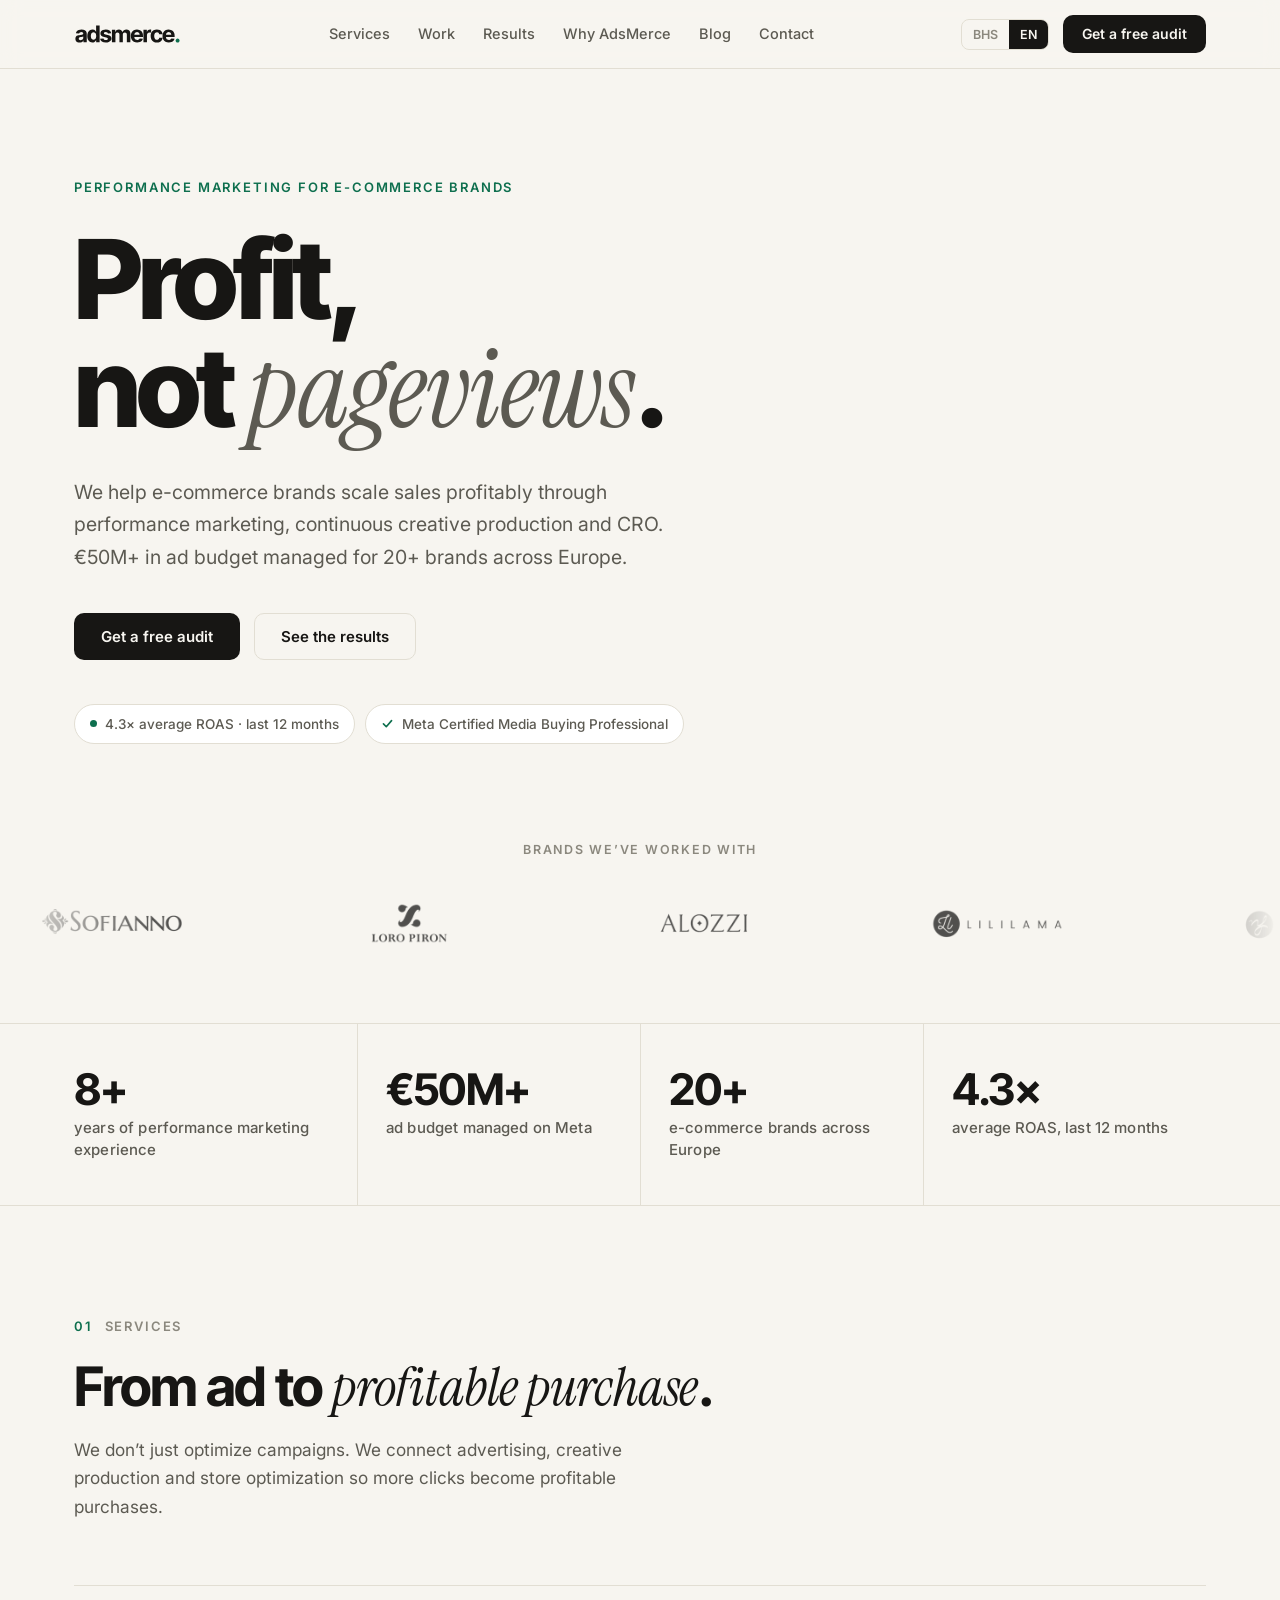
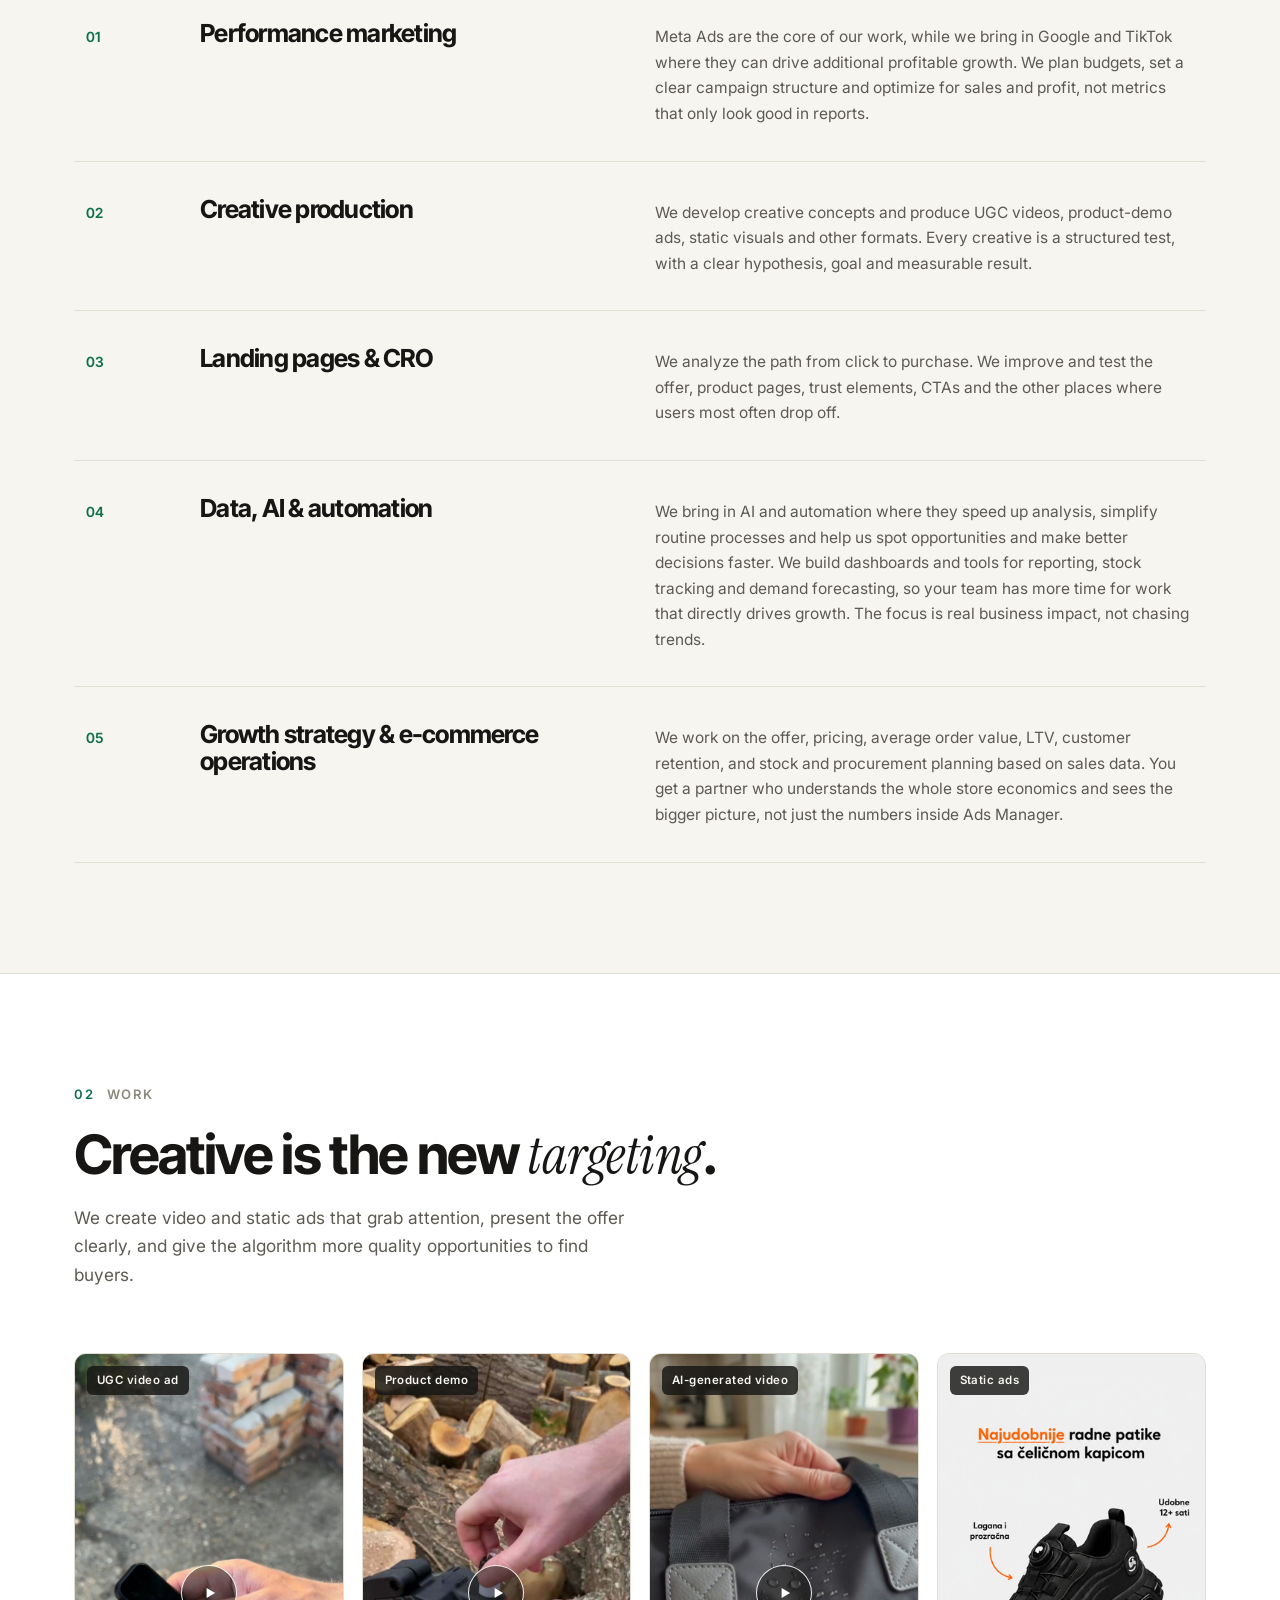
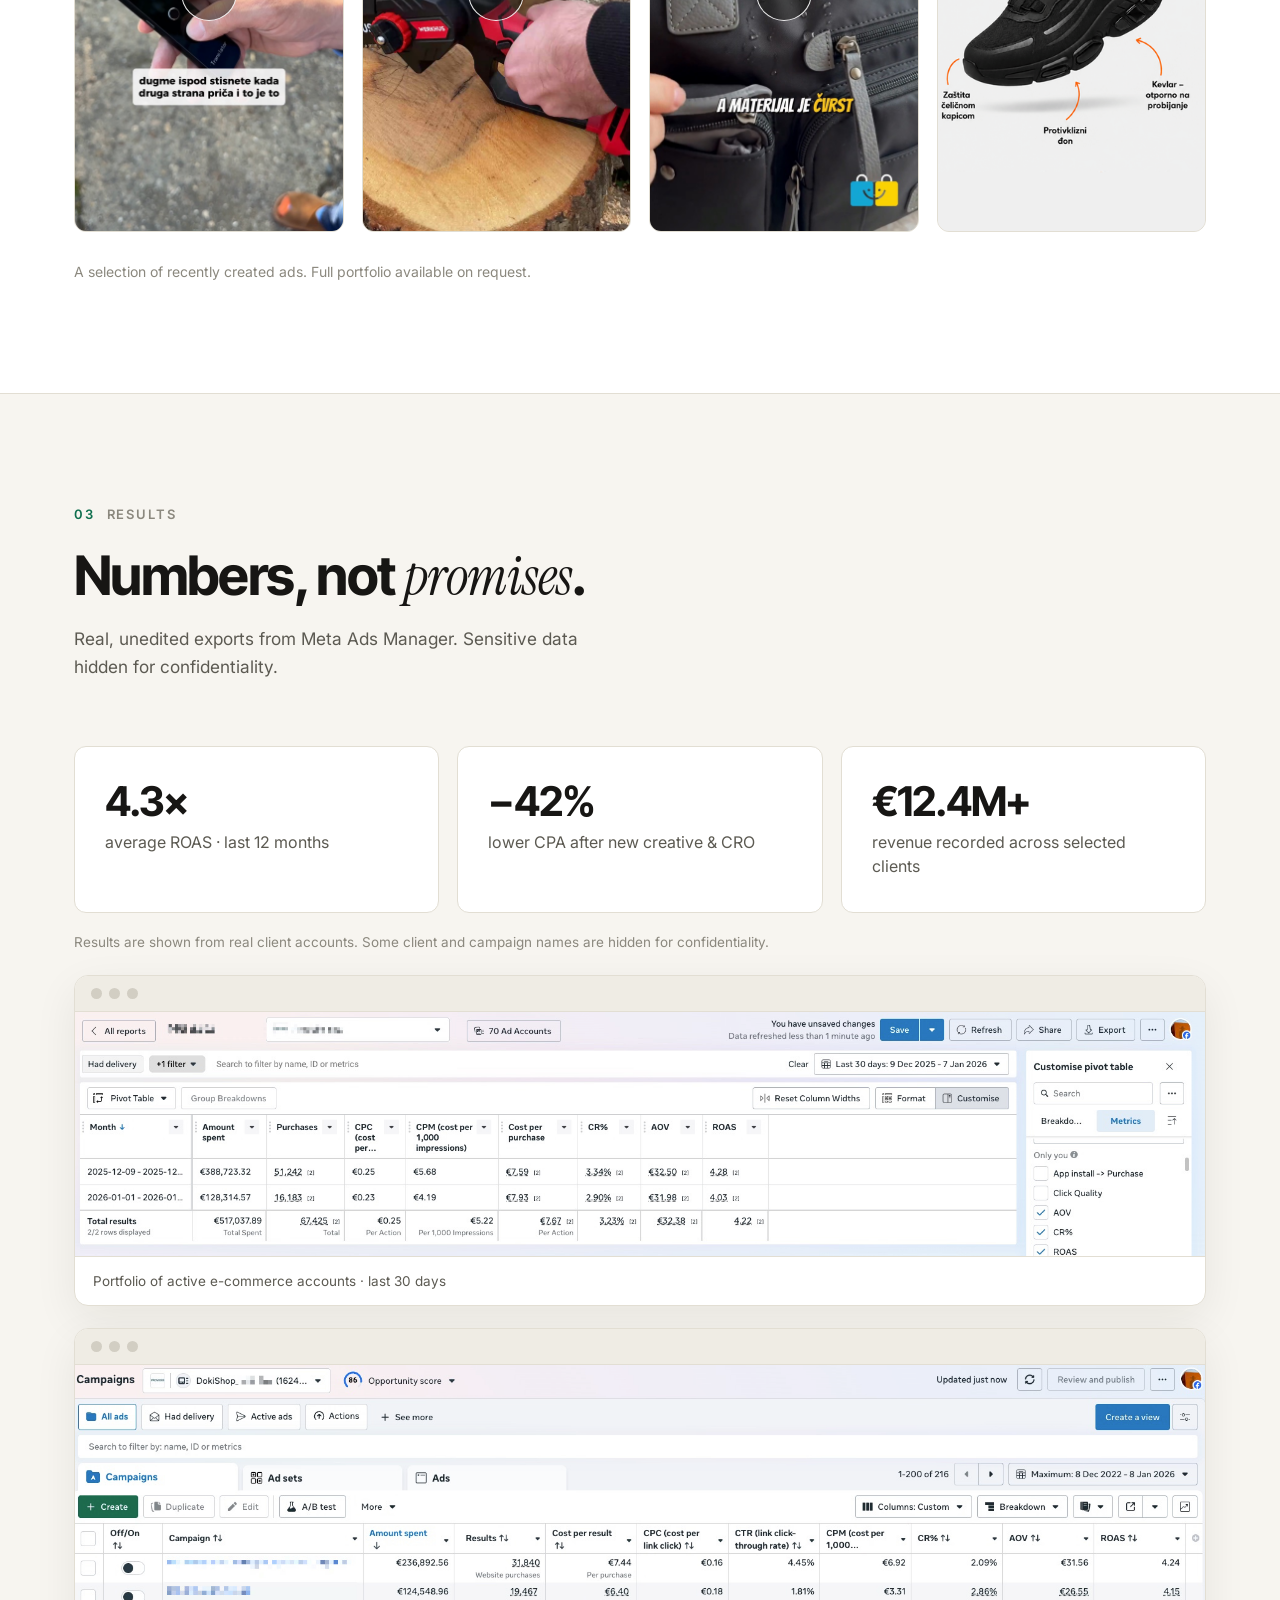
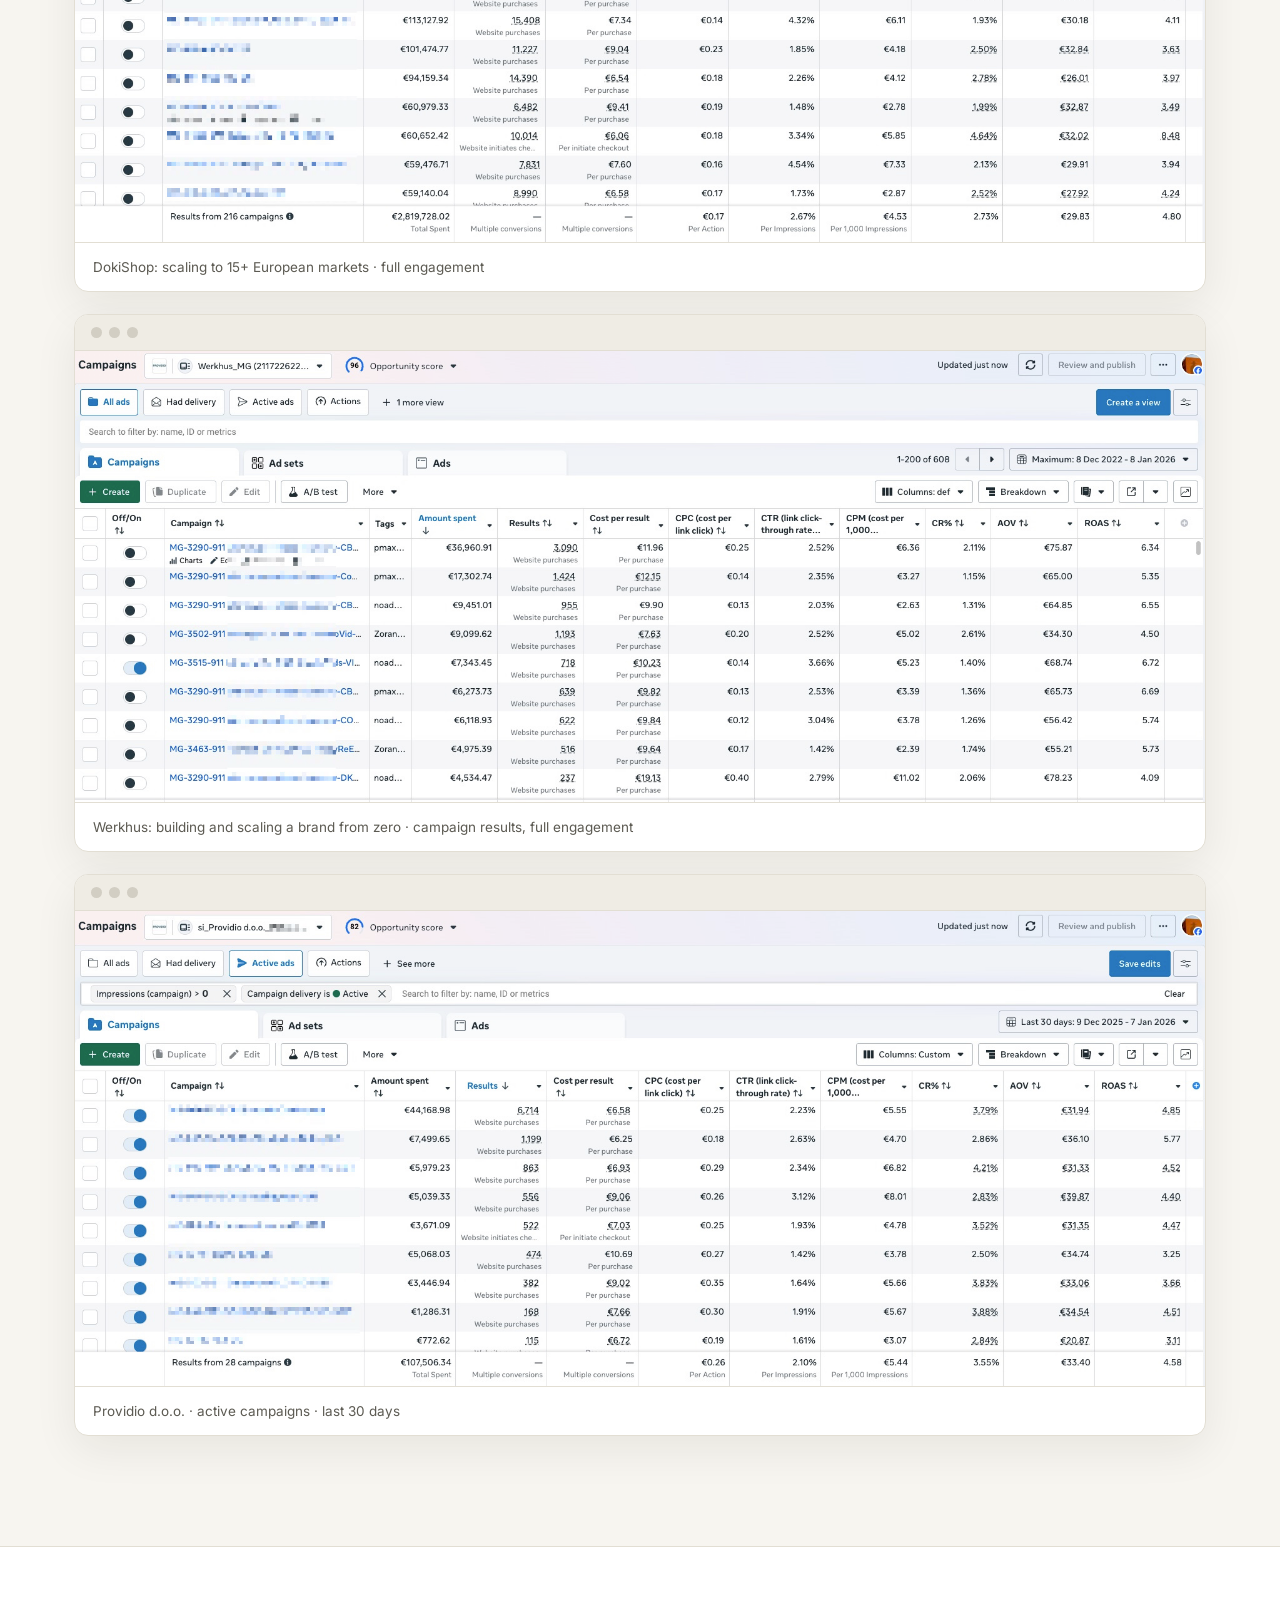
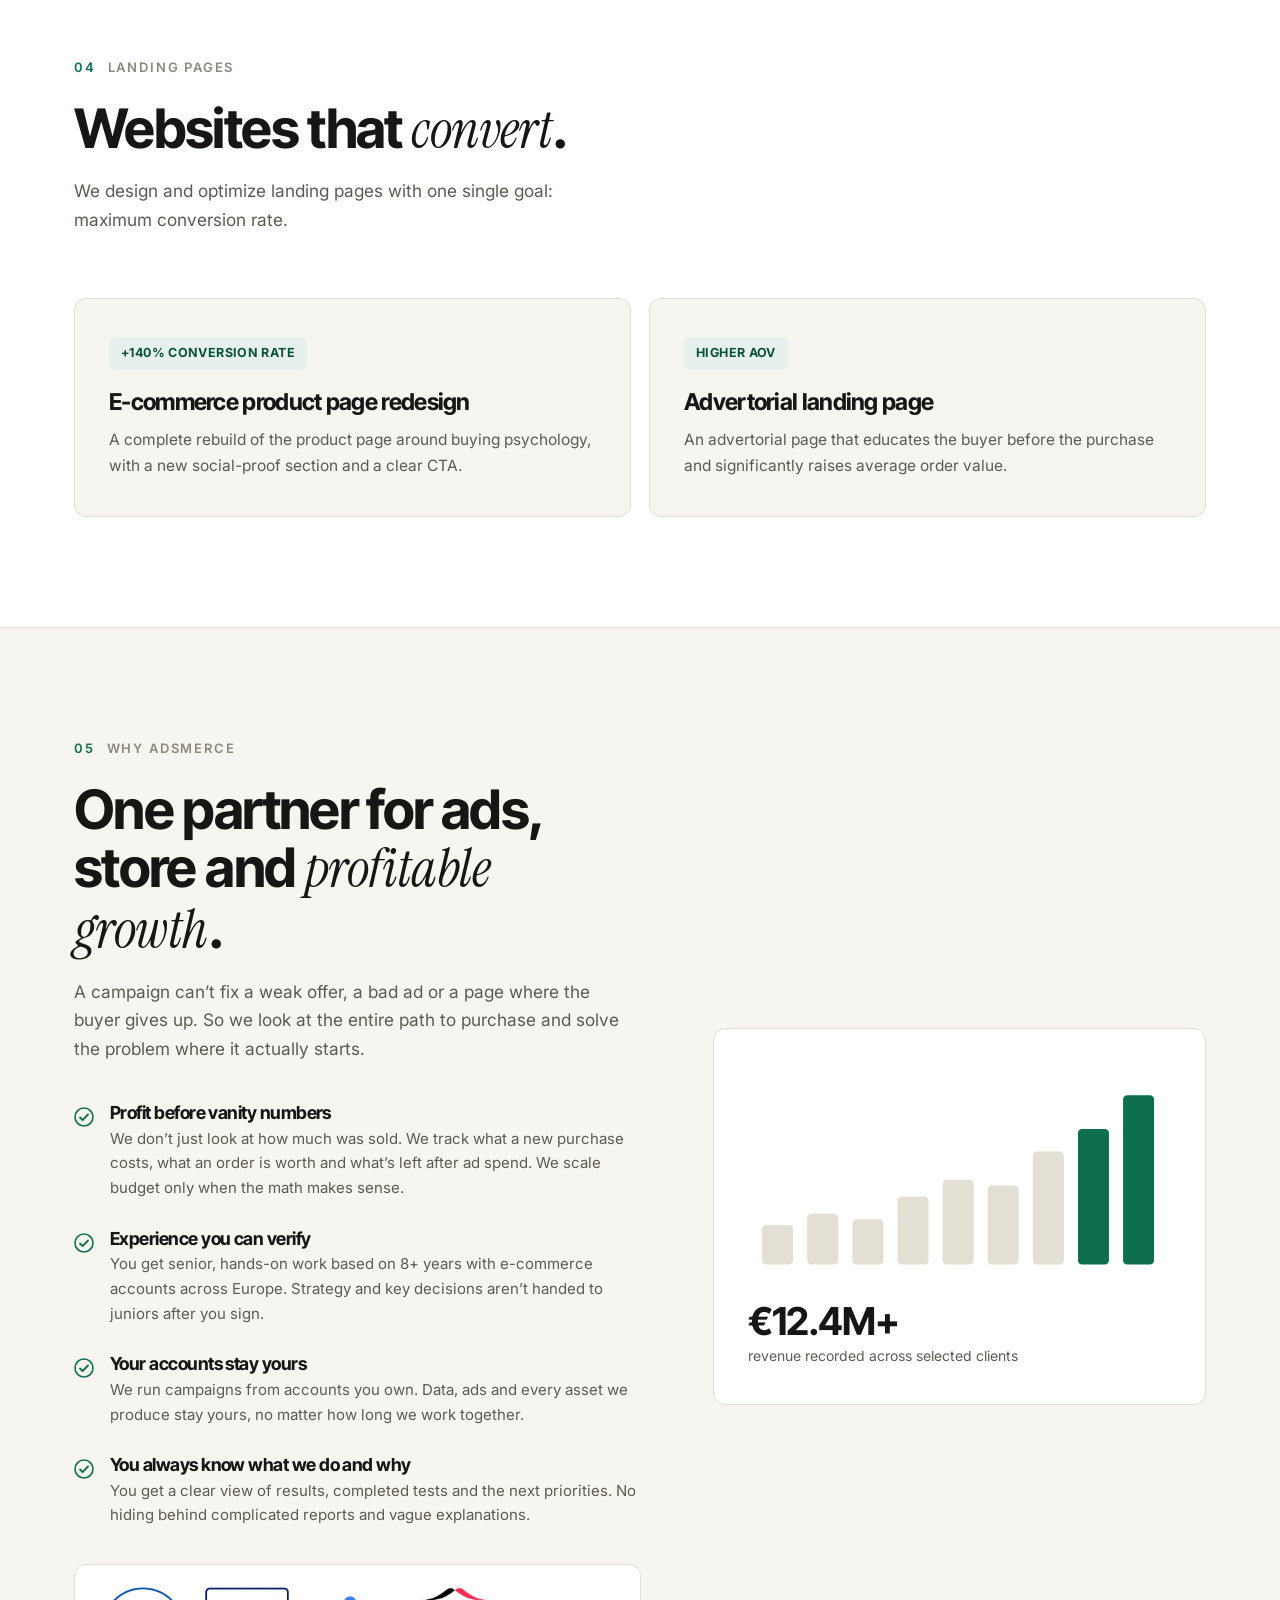
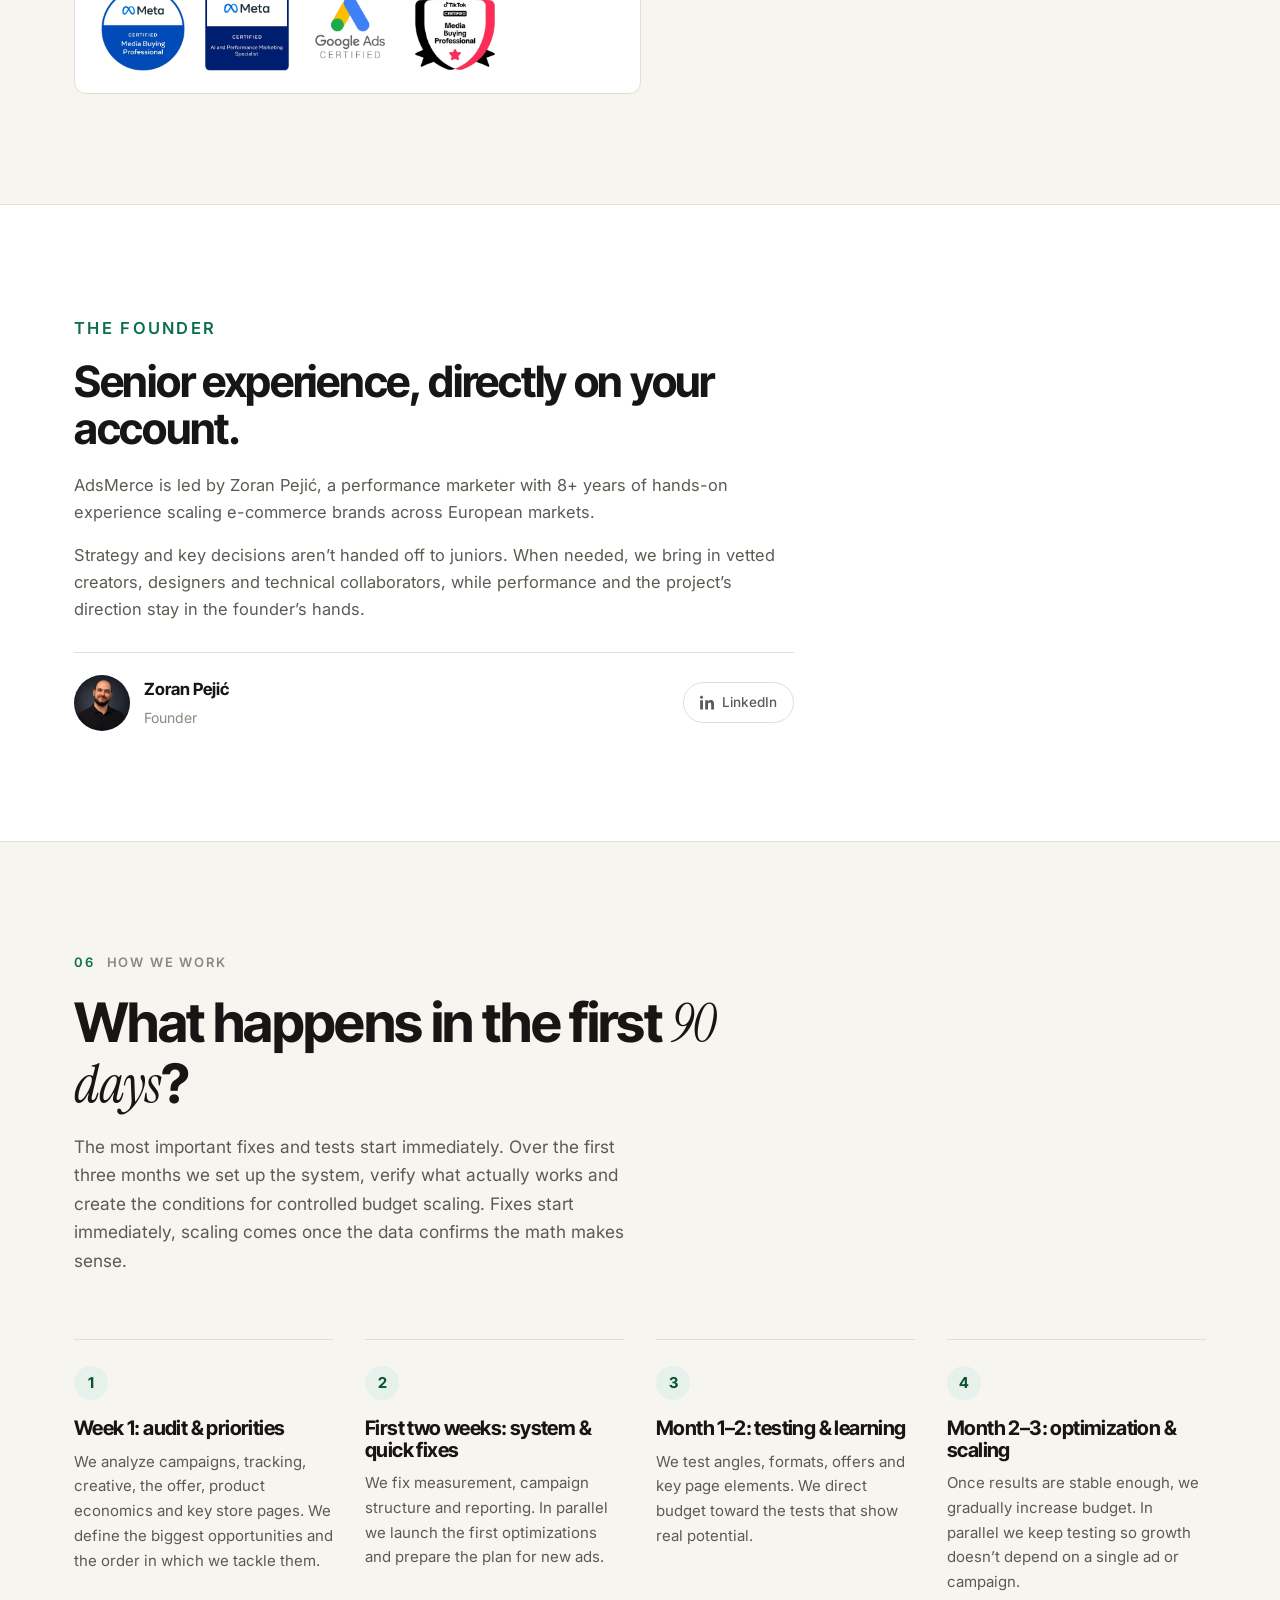
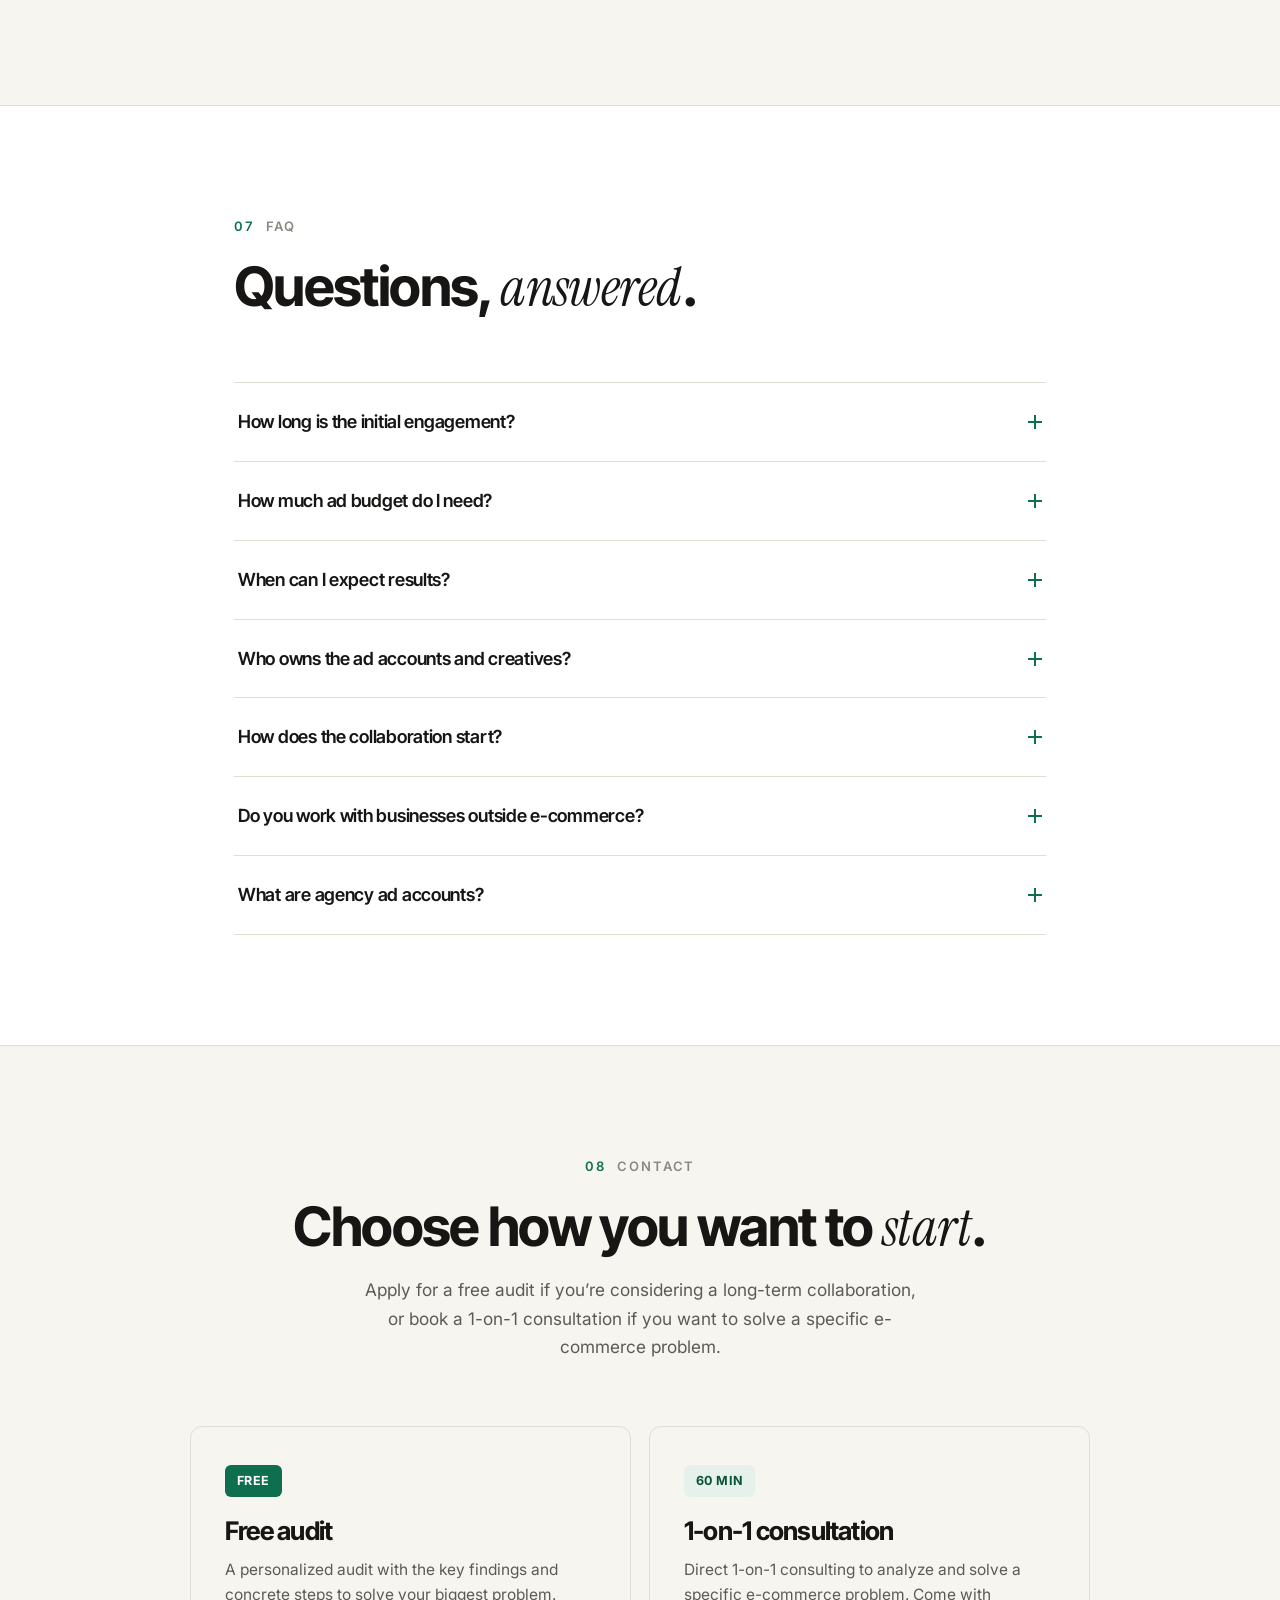
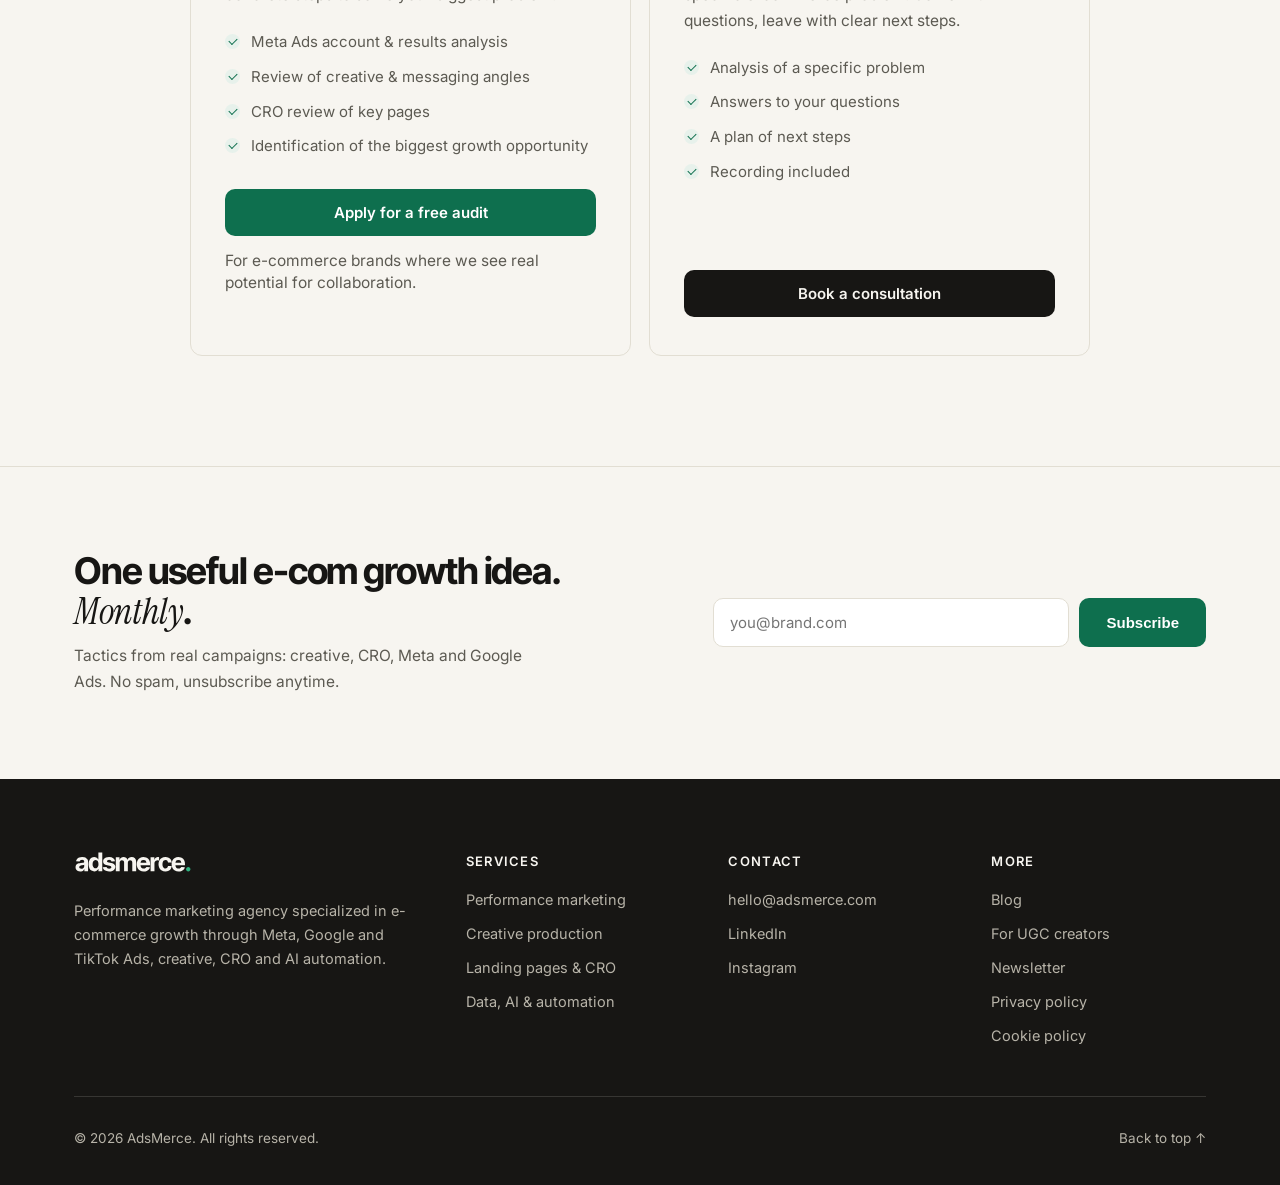
==== index.html @ 87fcbb29 "Google Ads article: review round 2 corrections + cover image Applied owner/review corrections: "potr" ====
<!DOCTYPE html>
<html lang="bs">
<head>
<meta charset="UTF-8">
<meta name="viewport" content="width=device-width, initial-scale=1.0">
<title>AdsMerce · Performance marketing za e-commerce brendove</title>
<meta name="description" content="Performance marketing agencija za e-commerce. €50M+ oglasnog budžeta na Meti, 20+ evropskih brendova. Meta, Google i TikTok oglasi, kreative, CRO i AI automatizacija.">
<link rel="canonical" href="https://adsmerce.com/">
<meta property="og:type" content="website">
<meta property="og:locale" content="bs_BA">
<meta property="og:locale:alternate" content="en_US">
<meta property="og:title" content="AdsMerce · Performance marketing za e-commerce brendove">
<meta property="og:description" content="Pomažemo e-commerce brendovima da profitabilno skaliraju prodaju. €50M+ oglasnog budžeta za 20+ brendova širom Evrope. Meta, Google i TikTok oglasi, kreative, CRO i automatizacija.">
<meta property="og:url" content="https://adsmerce.com/">
<meta property="og:image" content="https://adsmerce.com/assets/og.png">
<meta property="og:image:width" content="1200">
<meta property="og:image:height" content="630">
<meta name="twitter:card" content="summary_large_image">
<meta name="twitter:image" content="https://adsmerce.com/assets/og.png">
<link rel="icon" type="image/svg+xml" href="assets/favicon.svg">
<link rel="icon" type="image/png" sizes="32x32" href="assets/favicon-32.png">
<link rel="apple-touch-icon" href="assets/apple-touch-icon.png">
<script type="application/ld+json">
{
  "@context": "https://schema.org",
  "@graph": [
    {
      "@type": "Organization",
      "@id": "https://adsmerce.com/#org",
      "name": "AdsMerce",
      "url": "https://adsmerce.com/",
      "logo": "https://adsmerce.com/assets/logo.svg",
      "email": "hello@adsmerce.com",
      "description": "Performance marketing agencija za e-commerce brendove: Meta, Google i TikTok oglasi (media buying), produkcija kreativa, landing stranice i CRO, AI automatizacija i growth consulting. Vodi Zoran Pejić. €50M+ oglasnog budžeta za 20+ brendova širom Evrope; Meta Certified Media Buying Professional.",
      "founder": { "@type": "Person", "name": "Zoran Pejić", "jobTitle": "Performance marketer i osnivač", "sameAs": "https://www.linkedin.com/in/zoranpejic" },
      "sameAs": [
        "https://www.linkedin.com/company/adsmerce",
        "https://www.instagram.com/adsmerce"
      ],
      "knowsAbout": ["Meta Ads", "Facebook Ads", "Instagram Ads", "Google Ads", "E-commerce growth", "Conversion rate optimization", "UGC creative production", "Performance marketing"]
    },
    {
      "@type": "WebSite",
      "url": "https://adsmerce.com/",
      "name": "AdsMerce",
      "publisher": { "@id": "https://adsmerce.com/#org" },
      "inLanguage": ["bs", "en"]
    },
    {
      "@type": "FAQPage",
      "mainEntity": [
        { "@type": "Question", "name": "Koliko traje početna saradnja?", "acceptedAnswer": { "@type": "Answer", "text": "Početni angažman ugovaramo na tri mjeseca. Najvažnije korekcije i prvi testovi kreću odmah, dok nam 90 dana daje dovoljno vremena da provjerimo šta radi i skaliramo rezultat na osnovu podataka. Nakon toga analiziramo učinak i dogovaramo nastavak saradnje. Nakon početnog perioda saradnja se nastavlja iz mjeseca u mjesec." } },
        { "@type": "Question", "name": "Koliki budžet za oglašavanje je potreban?", "acceptedAnswer": { "@type": "Answer", "text": "Ne postoji iznos koji odgovara svakom shopu. Potreban budžet zavisi od tržišta, cijene proizvoda, marže, ciljeva i obima testiranja. Zato u prijavi pitamo koliko trenutno ulažeš ili planiraš ulagati. Na osnovu toga procjenjujemo kakav je plan realan i možemo li ti u ovoj fazi zaista pomoći. Ako saradnja još nema smisla, reći ćemo ti to otvoreno i predložiti šta prvo treba riješiti." } },
        { "@type": "Question", "name": "Kada mogu očekivati rezultate?", "acceptedAnswer": { "@type": "Answer", "text": "Prve optimizacije i testovi najčešće pokrećemo tokom prve sedmice. Rani signali obično se pojavljuju kroz prve dvije do četiri sedmice, dok su za pouzdanije zaključke i stabilnije skaliranje najčešće potrebna jedan do dva mjeseca. Tempo zavisi od budžeta, količine postojećih podataka, ponude i početnog stanja računa." } },
        { "@type": "Question", "name": "Čiji su ad accounti i kreative?", "acceptedAnswer": { "@type": "Answer", "text": "Tvoji. Kampanje vodimo u računima koje ti posjeduješ, a svi oglasi i materijali koje napravimo ostaju tvoji i nakon završetka saradnje." } },
        { "@type": "Question", "name": "Kako počinje saradnja?", "acceptedAnswer": { "@type": "Answer", "text": "Saradnja počinje prijavom za besplatan audit. Pregledamo ad account i shop, ciljeve, trenutne rezultate i budžet kako bismo procijenili gdje postoji najveći potencijal i da li smo dobar fit. Ako vjerujemo da možemo donijeti konkretnu vrijednost, javljamo ti se sa prijedlogom narednih koraka." } },
        { "@type": "Question", "name": "Radite li s biznisima van e-commercea?", "acceptedAnswer": { "@type": "Answer", "text": "Ne. Fokusirani smo isključivo na e-commerce. Ta specijalizacija nam omogućava da brže prepoznamo probleme, donosimo kvalitetnije odluke i primjenjujemo iskustvo iz sličnih situacija i tržišta." } },
        { "@type": "Question", "name": "Šta su agency ad accounti?", "acceptedAnswer": { "@type": "Answer", "text": "To su oglasni računi dostupni preko zvaničnog Metinog regionalnog partnera. Kada imaju smisla za konkretan brend, mogu omogućiti dodatni kanal podrške i lakšu komunikaciju u slučaju tehničkih problema ili restrikcija." } }
      ]
    }
  ]
}
</script>
<link rel="preconnect" href="https://fonts.googleapis.com">
<link rel="preconnect" href="https://fonts.gstatic.com" crossorigin>
<link href="https://fonts.googleapis.com/css2?family=Inter:wght@400;500;600&family=Inter+Tight:wght@600;700;800&family=Instrument+Serif:ital@1&display=swap" rel="stylesheet">
<link rel="stylesheet" href="css/style.css?v=5">
</head>
<body>
<div id="top"></div>
<a class="skip-link" href="#main" data-i18n="sk.skip">Preskoči na sadržaj</a>

<header class="nav">
  <div class="container nav-inner">
    <a href="#top" class="nav-logo" aria-label="AdsMerce home">
      <img src="assets/logo.svg" alt="adsmerce." height="20">
    </a>
    <nav class="nav-links" aria-label="Main">
      <a href="#services" data-i18n="nav.services">Usluge</a>
      <a href="#work" data-i18n="nav.work">Kreative</a>
      <a href="#results" data-i18n="nav.results">Rezultati</a>
      <a href="#why" data-i18n="nav.why">Zašto AdsMerce</a>
      <a href="blog/" data-i18n="nav.blog">Blog</a>
      <a href="#contact" data-i18n="nav.contact">Kontakt</a>
    </nav>
    <div class="nav-actions">
      <div class="lang-toggle" role="group" aria-label="Language">
        <button type="button" data-lang="bs" aria-pressed="true">BHS</button>
        <button type="button" data-lang="en" aria-pressed="false">EN</button>
      </div>
      <a href="#contact" class="btn btn-primary btn-sm" data-i18n="nav.cta">Zatraži besplatan audit</a>
      <button type="button" class="nav-burger" aria-label="Menu" aria-expanded="false">
        <span></span><span></span>
      </button>
    </div>
  </div>
  <div class="nav-mobile" hidden>
    <a href="#services" data-i18n="nav.services">Usluge</a>
    <a href="#work" data-i18n="nav.work">Kreative</a>
    <a href="#results" data-i18n="nav.results">Rezultati</a>
    <a href="#why" data-i18n="nav.why">Zašto AdsMerce</a>
    <a href="blog/" data-i18n="nav.blog">Blog</a>
    <a href="#contact" data-i18n="nav.contact">Kontakt</a>
    <a href="#contact" class="btn btn-primary" data-i18n="nav.cta">Zatraži besplatan audit</a>
  </div>
</header>

<main id="main">
  <section class="hero">
    <div class="container">
      <p class="eyebrow reveal" data-i18n="hero.eyebrow">Performance marketing za e-commerce brendove</p>
      <h1 class="reveal d1" data-i18n-html="hero.title">Profit,<br>ne <em>pregledi</em>.</h1>
      <p class="lead reveal d2" data-i18n="hero.lead">Pomažemo e-commerce brendovima da profitabilno skaliraju prodaju kroz performance marketing, kontinuiranu produkciju kreativa i CRO. Iza nas je više od €50M oglasnog budžeta kojim smo upravljali za 20+ brendova širom Evrope.</p>
      <div class="hero-actions reveal d3">
        <a href="#contact" class="btn btn-primary" data-i18n="hero.cta1">Zatraži besplatan audit</a>
        <a href="#results" class="btn btn-ghost" data-i18n="hero.cta2">Pogledaj rezultate</a>
      </div>
      <div class="chips reveal d4">
        <span class="chip"><span class="dot" aria-hidden="true"></span><span data-i18n="hero.chip1">4,3× prosječni ROAS · posljednjih 12 mjeseci</span></span>
        <span class="chip"><svg width="13" height="13" viewBox="0 0 16 16" fill="none" aria-hidden="true"><path d="M3 8.5 6.5 12 13 4.5" stroke="currentColor" stroke-width="2" stroke-linecap="round" stroke-linejoin="round"/></svg><span data-i18n="hero.chip2">Meta Certified Media Buying Professional</span></span>
      </div>
    </div>
  </section>

  <section class="clients" aria-label="Client brands">
    <div class="container">
      <p class="clients-label reveal" data-i18n="clients.label">Brendovi s kojima smo radili</p>
    </div>
    <div class="clients-marquee reveal">
      <div class="clients-track">
        <img src="assets/clients/sofianno.png" alt="Sofianno">
        <img src="assets/clients/loropiron.png" alt="Loro Piron">
        <img src="assets/clients/alozzi.png" alt="Alozzi">
        <img src="assets/clients/lililama.png" alt="Lililama">
        <img src="assets/clients/newfelle.png" alt="Newfelle">
        <img src="assets/clients/yvesmanon.png" alt="Yves Manon">
        <img src="assets/clients/kylieberry.png" alt="Kylieberry">
        <img src="assets/clients/gymesis.png" alt="Gymesis">
        <img src="assets/clients/jovanotto.png" alt="Jovanotto">
        <img src="assets/clients/lalux.png" alt="Lalux">
        <img src="assets/clients/dokishop.png" alt="Dokishop">
        <img src="assets/clients/pikaoshop.png" alt="Pikaoshop">
        <img src="assets/clients/cosmicying.png" alt="Cosmicying">
        <img src="assets/clients/sofianno.png" alt="" aria-hidden="true">
        <img src="assets/clients/loropiron.png" alt="" aria-hidden="true">
        <img src="assets/clients/alozzi.png" alt="" aria-hidden="true">
        <img src="assets/clients/lililama.png" alt="" aria-hidden="true">
        <img src="assets/clients/newfelle.png" alt="" aria-hidden="true">
        <img src="assets/clients/yvesmanon.png" alt="" aria-hidden="true">
        <img src="assets/clients/kylieberry.png" alt="" aria-hidden="true">
        <img src="assets/clients/gymesis.png" alt="" aria-hidden="true">
        <img src="assets/clients/jovanotto.png" alt="" aria-hidden="true">
        <img src="assets/clients/lalux.png" alt="" aria-hidden="true">
        <img src="assets/clients/dokishop.png" alt="" aria-hidden="true">
        <img src="assets/clients/pikaoshop.png" alt="" aria-hidden="true">
        <img src="assets/clients/cosmicying.png" alt="" aria-hidden="true">
      </div>
    </div>
  </section>

  <section class="stats">
    <div class="container stats-grid">
      <div class="stat reveal"><strong>8+</strong><span data-i18n="stats.s1">godina iskustva u performance marketingu</span></div>
      <div class="stat reveal d1"><strong>€50M+</strong><span data-i18n="stats.s2">oglasnog budžeta na Meta platformi</span></div>
      <div class="stat reveal d2"><strong>20+</strong><span data-i18n="stats.s3">e-commerce brendova širom Evrope</span></div>
      <div class="stat reveal d3"><strong>4.3×</strong><span data-i18n="stats.s4">prosječni ROAS u zadnjih 12 mjeseci</span></div>
    </div>
  </section>

  <section class="section" id="services">
    <div class="container">
      <div class="sec-head reveal">
        <p class="kicker"><span>01</span><span data-i18n="svc.kicker">Usluge</span></p>
        <h2 data-i18n-html="svc.title">Od oglasa do <em>profitabilne kupovine</em>.</h2>
        <p class="sec-sub" data-i18n="svc.sub">Ne optimizujemo samo kampanje. Povezujemo oglašavanje, produkciju kreativa i optimizaciju shopa kako bi više klikova postalo profitabilna kupovina.</p>
      </div>
      <div class="svc-list">
        <div class="svc-row reveal">
          <span class="svc-num">01</span>
          <h3 data-i18n="svc.1t">Performance marketing</h3>
          <p data-i18n="svc.1d">Meta Ads su u fokusu našeg rada, dok Google i TikTok uključujemo tamo gdje mogu donijeti dodatni profitabilan rast. Planiramo budžete, postavljamo jasnu strukturu kampanja i optimizujemo prema prodaji i profitu, a ne prema metrikama koje dobro izgledaju samo u izvještajima.</p>
        </div>
        <div class="svc-row reveal">
          <span class="svc-num">02</span>
          <h3 data-i18n="svc.2t">Izrada kreativa</h3>
          <p data-i18n="svc.2d">Razvijamo kreativne koncepte i produciramo UGC videe, product demo oglase, statične vizuale i druge formate. Svaku kreativu razvijamo kao strukturisan test, sa jasnom hipotezom, ciljem i mjerljivim rezultatom.</p>
        </div>
        <div class="svc-row reveal">
          <span class="svc-num">03</span>
          <h3 data-i18n="svc.3t">Landing stranice i CRO</h3>
          <p data-i18n="svc.3d">Analiziramo put od klika do kupovine. Unapređujemo i testiramo ponudu, stranice proizvoda, elemente povjerenja, CTA elemente i druga mjesta na kojima korisnici najčešće odustaju od kupovine.</p>
        </div>
        <div class="svc-row reveal">
          <span class="svc-num">04</span>
          <h3 data-i18n="svc.4t">Podaci, AI i automatizacija</h3>
          <p data-i18n="svc.4d">AI i automatizaciju uvodimo tamo gdje može ubrzati analizu, pojednostaviti rutinske procese i pomoći nam da brže prepoznamo prilike i donosimo kvalitetnije odluke. Razvijamo dashboarde i alate za izvještavanje, praćenje zaliha i predikciju buduće potražnje, kako bi tvoj tim imao više vremena za posao koji direktno doprinosi rastu. Fokus je na konkretnom poslovnom učinku, a ne na praćenju trendova.</p>
        </div>
        <div class="svc-row reveal">
          <span class="svc-num">05</span>
          <h3 data-i18n="svc.5t">Strategija rasta i e-commerce operacije</h3>
          <p data-i18n="svc.5d">Radimo na ponudi, cijenama, prosječnoj vrijednosti narudžbe, LTV-u, zadržavanju kupaca te planiranju zaliha i nabavke na osnovu prodajnih podataka. Dobijaš partnera koji razumije cijelu ekonomiku shopa i gleda širu sliku, ne samo rezultate unutar Ads Managera.</p>
        </div>
      </div>
    </div>
  </section>

  <section class="section section-alt" id="work">
    <div class="container">
      <div class="sec-head reveal">
        <p class="kicker"><span>02</span><span data-i18n="work.kicker">Kreative</span></p>
        <h2 data-i18n-html="work.title">Kreativa je novi <em>targeting</em>.</h2>
        <p class="sec-sub" data-i18n="work.sub">Kreiramo video i statične oglase koji privlače pažnju, jasno predstavljaju ponudu i daju algoritmu više kvalitetnih prilika za pronalazak kupaca.</p>
      </div>
      <div class="creative-grid" id="creativeGrid"></div>
      <p class="note reveal" data-i18n="work.note">Izbor nedavno kreiranih oglasa. Kompletan portfolio dostupan je na upit.</p>
    </div>
  </section>

  <section class="section" id="results">
    <div class="container">
      <div class="sec-head reveal">
        <p class="kicker"><span>03</span><span data-i18n="res.kicker">Rezultati</span></p>
        <h2 data-i18n-html="res.title">Brojevi, ne <em>obećanja</em>.</h2>
        <p class="sec-sub" data-i18n="res.sub">Stvarni, neizmijenjeni izvještaji iz Meta Ads Managera. Osjetljivi podaci sakriveni su radi povjerljivosti.</p>
      </div>
      <div class="metric-grid">
        <div class="metric reveal"><strong>4.3×</strong><span data-i18n="res.m1">prosječni ROAS · posljednjih 12 mjeseci</span></div>
        <div class="metric reveal d1"><strong>−42%</strong><span data-i18n="res.m2">niži CPA nakon novih kreativa i CRO optimizacije</span></div>
        <div class="metric reveal d2"><strong>€12.4M+</strong><span data-i18n="res.m3">prihoda evidentiranog kod odabranih klijenata</span></div>
      </div>
      <p class="shots-note reveal" data-i18n="res.shotnote">Rezultati su prikazani iz stvarnih klijentskih računa. Neka od imena klijenata i kampanja sakrivena su radi povjerljivosti.</p>
      <div class="shots">
        <figure class="shot-card reveal">
          <div class="shot-bar" aria-hidden="true"><span></span><span></span><span></span></div>
          <a class="shot-img" href="assets/results/overview.jpg" target="_blank" rel="noopener">
            <img src="assets/results/overview.jpg" width="1846" height="399" loading="lazy" alt="Meta Ads Manager: blended results across 70+ ad accounts">
          </a>
          <figcaption data-i18n="res.cap1">Portfolio aktivnih e-commerce računa · posljednjih 30 dana</figcaption>
        </figure>
        <figure class="shot-card reveal">
          <div class="shot-bar" aria-hidden="true"><span></span><span></span><span></span></div>
          <a class="shot-img" href="assets/results/dokishop.jpg" target="_blank" rel="noopener">
            <img src="assets/results/dokishop.jpg" width="1805" height="761" loading="lazy" alt="Meta Ads Manager: DokiShop campaign performance">
          </a>
          <figcaption data-i18n="res.cap2">DokiShop: skaliranje na 15+ evropskih tržišta · cijeli period saradnje</figcaption>
        </figure>
        <figure class="shot-card reveal">
          <div class="shot-bar" aria-hidden="true"><span></span><span></span><span></span></div>
          <a class="shot-img" href="assets/results/werkhus.jpg" target="_blank" rel="noopener">
            <img src="assets/results/werkhus.jpg" width="1807" height="721" loading="lazy" alt="Meta Ads Manager: Werkhus campaign performance">
          </a>
          <figcaption data-i18n="res.cap3">Werkhus: razvoj i skaliranje brenda od nule · rezultati kampanja za cijeli period saradnje</figcaption>
        </figure>
        <figure class="shot-card reveal">
          <div class="shot-bar" aria-hidden="true"><span></span><span></span><span></span></div>
          <a class="shot-img" href="assets/results/providio.jpg" target="_blank" rel="noopener">
            <img src="assets/results/providio.jpg" width="1807" height="759" loading="lazy" alt="Meta Ads Manager: active campaigns, last 30 days">
          </a>
          <figcaption data-i18n="res.cap4">Providio d.o.o. · aktivne kampanje · posljednjih 30 dana</figcaption>
        </figure>
      </div>
    </div>
  </section>

  <section class="section section-alt" id="landing">
    <div class="container">
      <div class="sec-head reveal">
        <p class="kicker"><span>04</span><span data-i18n="lp.kicker">Landing stranice</span></p>
        <h2 data-i18n-html="lp.title">Sajtovi koji <em>konvertuju</em>.</h2>
        <p class="sec-sub" data-i18n="lp.sub">Dizajniramo i optimizujemo landing stranice sa jednim jedinim ciljem: maksimalan conversion rate.</p>
      </div>
      <div class="lp-grid">
        <article class="card reveal">
          <span class="badge" data-i18n="lp.c1badge">+140% stopa konverzije</span>
          <h3 data-i18n="lp.c1t">Redizajn e-commerce product stranice</h3>
          <p data-i18n="lp.c1d">Kompletan redizajn product stranice po psihologiji kupovine, uz novu social-proof sekciju i jasan CTA.</p>
        </article>
        <article class="card reveal d1">
          <span class="badge" data-i18n="lp.c2badge">Veći AOV</span>
          <h3 data-i18n="lp.c2t">Advertorial landing stranica</h3>
          <p data-i18n="lp.c2d">Advertorial stranica koja educira kupca prije kupovine i značajno povećava prosječnu vrijednost narudžbe.</p>
        </article>
      </div>
    </div>
  </section>

  <section class="section" id="why">
    <div class="container why-grid">
      <div>
        <div class="sec-head reveal">
          <p class="kicker"><span>05</span><span data-i18n="why.kicker">Zašto AdsMerce</span></p>
          <h2 data-i18n-html="why.title">Jedan partner za oglase, shop i <em>profitabilan rast</em>.</h2>
          <p class="sec-sub" data-i18n="why.sub">Kampanja ne može popraviti slabu ponudu, loš oglas ili stranicu na kojoj kupac odustane. Zato gledamo cijeli put do kupovine i rješavamo problem tamo gdje stvarno nastaje.</p>
        </div>
        <ul class="why-list">
          <li class="reveal">
            <svg width="20" height="20" viewBox="0 0 20 20" fill="none" aria-hidden="true"><circle cx="10" cy="10" r="9" stroke="currentColor" stroke-width="1.6"/><path d="m6 10.5 2.6 2.5L14 7.5" stroke="currentColor" stroke-width="1.8" stroke-linecap="round" stroke-linejoin="round"/></svg>
            <div><h4 data-i18n="why.1t">Profit prije praznih brojeva</h4><p data-i18n="why.1d">Ne gledamo samo koliko je prodano. Pratimo koliko košta nova kupovina, koliko vrijedi narudžba i šta ostaje nakon troška oglasa. Budžet povećavamo tek kada računica ima smisla.</p></div>
          </li>
          <li class="reveal d1">
            <svg width="20" height="20" viewBox="0 0 20 20" fill="none" aria-hidden="true"><circle cx="10" cy="10" r="9" stroke="currentColor" stroke-width="1.6"/><path d="m6 10.5 2.6 2.5L14 7.5" stroke="currentColor" stroke-width="1.8" stroke-linecap="round" stroke-linejoin="round"/></svg>
            <div><h4 data-i18n="why.2t">Iskustvo koje možeš provjeriti</h4><p data-i18n="why.2d">Dobijaš senior, hands-on pristup zasnovan na više od osam godina rada sa e-commerce računima širom Evrope. Strategiju i ključne odluke ne prebacujemo na juniore nakon potpisivanja saradnje.</p></div>
          </li>
          <li class="reveal d2">
            <svg width="20" height="20" viewBox="0 0 20 20" fill="none" aria-hidden="true"><circle cx="10" cy="10" r="9" stroke="currentColor" stroke-width="1.6"/><path d="m6 10.5 2.6 2.5L14 7.5" stroke="currentColor" stroke-width="1.8" stroke-linecap="round" stroke-linejoin="round"/></svg>
            <div><h4 data-i18n="why.3t">Tvoji računi ostaju tvoji</h4><p data-i18n="why.3d">Kampanje vodimo iz računa koje ti posjeduješ. Podaci, oglasi i svi materijali koje napravimo ostaju tvoji, bez obzira na trajanje saradnje.</p></div>
          </li>
          <li class="reveal d3">
            <svg width="20" height="20" viewBox="0 0 20 20" fill="none" aria-hidden="true"><circle cx="10" cy="10" r="9" stroke="currentColor" stroke-width="1.6"/><path d="m6 10.5 2.6 2.5L14 7.5" stroke="currentColor" stroke-width="1.8" stroke-linecap="round" stroke-linejoin="round"/></svg>
            <div><h4 data-i18n="why.4t">Uvijek znaš šta radimo i zašto</h4><p data-i18n="why.4d">Dobijaš jasan pregled rezultata, završenih testova i sljedećih prioriteta. Bez skrivanja iza komplikovanih izvještaja i nejasnih objašnjenja.</p></div>
          </li>
        </ul>
        <div class="badges reveal d2">
          <img src="assets/badges/meta-media-buying.webp" alt="Meta Certified Media Buying Professional badge" loading="lazy">
          <img src="assets/badges/meta-ai-performance.webp" alt="Meta Certified AI and Performance Marketing Specialist badge" loading="lazy">
          <img src="assets/badges/google-ads-certified.webp" alt="Google Ads Certified badge" loading="lazy">
          <img src="assets/badges/tiktok-media-buying.webp" alt="TikTok Certified Media Buying Professional badge" loading="lazy">
        </div>
      </div>
      <aside class="chart-card reveal d1">
        <svg viewBox="0 0 300 150" width="100%" role="img" aria-label="Client revenue growth chart">
          <g fill="#E3DFD4">
            <rect x="10"  y="112" width="22" height="28" rx="3"/>
            <rect x="42"  y="104" width="22" height="36" rx="3"/>
            <rect x="74"  y="108" width="22" height="32" rx="3"/>
            <rect x="106" y="92"  width="22" height="48" rx="3"/>
            <rect x="138" y="80"  width="22" height="60" rx="3"/>
            <rect x="170" y="84"  width="22" height="56" rx="3"/>
            <rect x="202" y="60"  width="22" height="80" rx="3"/>
          </g>
          <g fill="#0E6F4E">
            <rect x="234" y="44" width="22" height="96" rx="3"/>
            <rect x="266" y="20" width="22" height="120" rx="3"/>
          </g>
        </svg>
        <strong>€12.4M+</strong>
        <span data-i18n="why.chart">prihoda evidentiranog kod odabranih klijenata</span>
      </aside>
    </div>
  </section>

  <section class="section section-alt" id="founder">
    <div class="container">
      <div class="founder-inner reveal">
        <p class="kicker"><span data-i18n="founder.kicker">Osnivač</span></p>
        <h2 data-i18n="founder.title">Senior iskustvo, direktno na tvom projektu.</h2>
        <p data-i18n="founder.body1">AdsMerce vodi Zoran Pejić, performance marketer sa više od osam godina iskustva u skaliranju e-commerce brendova na evropskim tržištima.</p>
        <p data-i18n="founder.body2">Strategiju i ključne odluke ne prebacujemo na juniore. Po potrebi uključujemo provjerene kreatore, dizajnere i tehničke saradnike, dok performance i smjer projekta ostaju direktno vođeni.</p>
        <div class="founder-sign">
          <img class="founder-avatar" src="assets/founder/zoran-pejic.jpg" alt="Zoran Pejić" width="56" height="56" loading="lazy">
          <div class="founder-sign-meta">
            <strong data-i18n="founder.name">Zoran Pejić</strong>
            <span data-i18n="founder.role">Osnivač</span>
          </div>
          <a class="founder-linkedin" href="https://www.linkedin.com/in/zoranpejic" target="_blank" rel="noopener" aria-label="Zoran Pejić on LinkedIn"><svg width="15" height="15" viewBox="0 0 24 24" fill="currentColor" aria-hidden="true"><path d="M4.98 3.5C4.98 4.88 3.87 6 2.5 6S0 4.88 0 3.5 1.12 1 2.5 1s2.48 1.12 2.48 2.5zM.24 8.31h4.52V23H.24V8.31zM8.34 8.31h4.33v2h.06c.6-1.14 2.08-2.34 4.28-2.34 4.58 0 5.42 3.01 5.42 6.93V23h-4.51v-7.13c0-1.7-.03-3.89-2.37-3.89-2.37 0-2.73 1.85-2.73 3.76V23H8.34V8.31z"/></svg>LinkedIn</a>
        </div>
      </div>
    </div>
  </section>

  <section class="section" id="process">
    <div class="container">
      <div class="sec-head reveal">
        <p class="kicker"><span>06</span><span data-i18n="proc.kicker">Kako radimo</span></p>
        <h2 data-i18n-html="proc.title">Šta se dešava u prvih <em>90 dana</em>?</h2>
        <p class="sec-sub" data-i18n="proc.sub">Najvažnije korekcije i testovi kreću odmah. Tokom prva tri mjeseca postavljamo sistem, provjeravamo šta stvarno radi i stvaramo uslove za kontrolisano povećavanje budžeta. Korekcije kreću odmah, skaliranje dolazi kada podaci potvrde da računica ima smisla.</p>
      </div>
      <div class="proc-grid">
        <div class="proc-step reveal">
          <span class="proc-num">1</span>
          <h3 data-i18n="proc.1t">Prva sedmica: audit i prioriteti</h3>
          <p data-i18n="proc.1d">Analiziramo kampanje, tracking, kreative, ponudu, ekonomiku proizvoda i ključne stranice shopa. Definišemo najveće prilike i redoslijed kojim ih rješavamo.</p>
        </div>
        <div class="proc-step reveal d1">
          <span class="proc-num">2</span>
          <h3 data-i18n="proc.2t">Prve dvije sedmice: sistem i brze korekcije</h3>
          <p data-i18n="proc.2d">Uređujemo mjerenje, strukturu kampanja i izvještavanje. Paralelno pokrećemo prve optimizacije i pripremamo plan novih oglasa.</p>
        </div>
        <div class="proc-step reveal d2">
          <span class="proc-num">3</span>
          <h3 data-i18n="proc.3t">Prvi i drugi mjesec: testiranje i učenje</h3>
          <p data-i18n="proc.3d">Testiramo komunikacijske uglove, formate, ponude i ključne elemente stranica. Budžet usmjeravamo prema testovima koji pokazuju stvaran potencijal.</p>
        </div>
        <div class="proc-step reveal d3">
          <span class="proc-num">4</span>
          <h3 data-i18n="proc.4t">Drugi i treći mjesec: optimizacija i skaliranje</h3>
          <p data-i18n="proc.4d">Kada rezultati postanu dovoljno stabilni, postepeno povećavamo budžet. Paralelno nastavljamo s novim testovima kako rast ne bi zavisio od jednog oglasa ili kampanje.</p>
        </div>
      </div>
    </div>
  </section>

  <section class="section section-alt" id="faq">
    <div class="container faq-container">
      <div class="sec-head reveal">
        <p class="kicker"><span>07</span><span data-i18n="faq.kicker">FAQ</span></p>
        <h2 data-i18n-html="faq.title">Pitanja i <em>odgovori</em>.</h2>
      </div>
      <div class="faq-list">
        <details class="faq-item reveal">
          <summary><span data-i18n="faq.q1">Koliko traje početna saradnja?</span><span class="faq-icon" aria-hidden="true"></span></summary>
          <p data-i18n="faq.a1">Početni angažman ugovaramo na tri mjeseca. Najvažnije korekcije i prvi testovi kreću odmah, dok nam 90 dana daje dovoljno vremena da provjerimo šta radi i skaliramo rezultat na osnovu podataka. Nakon toga analiziramo učinak i dogovaramo nastavak saradnje. Nakon početnog perioda saradnja se nastavlja iz mjeseca u mjesec.</p>
        </details>
        <details class="faq-item reveal">
          <summary><span data-i18n="faq.q2">Koliki budžet za oglašavanje je potreban?</span><span class="faq-icon" aria-hidden="true"></span></summary>
          <p data-i18n="faq.a2">Ne postoji iznos koji odgovara svakom shopu. Potreban budžet zavisi od tržišta, cijene proizvoda, marže, ciljeva i obima testiranja. Zato u prijavi pitamo koliko trenutno ulažeš ili planiraš ulagati. Na osnovu toga procjenjujemo kakav je plan realan i možemo li ti u ovoj fazi zaista pomoći. Ako saradnja još nema smisla, reći ćemo ti to otvoreno i predložiti šta prvo treba riješiti.</p>
        </details>
        <details class="faq-item reveal">
          <summary><span data-i18n="faq.q3">Kada mogu očekivati rezultate?</span><span class="faq-icon" aria-hidden="true"></span></summary>
          <p data-i18n="faq.a3">Prve optimizacije i testovi najčešće pokrećemo tokom prve sedmice. Rani signali obično se pojavljuju kroz prve dvije do četiri sedmice, dok su za pouzdanije zaključke i stabilnije skaliranje najčešće potrebna jedan do dva mjeseca. Tempo zavisi od budžeta, količine postojećih podataka, ponude i početnog stanja računa.</p>
        </details>
        <details class="faq-item reveal">
          <summary><span data-i18n="faq.q4">Čiji su ad accounti i kreative?</span><span class="faq-icon" aria-hidden="true"></span></summary>
          <p data-i18n="faq.a4">Tvoji. Kampanje vodimo u računima koje ti posjeduješ, a svi oglasi i materijali koje napravimo ostaju tvoji i nakon završetka saradnje.</p>
        </details>
        <details class="faq-item reveal">
          <summary><span data-i18n="faq.q5">Kako počinje saradnja?</span><span class="faq-icon" aria-hidden="true"></span></summary>
          <p data-i18n="faq.a5">Saradnja počinje prijavom za besplatan audit. Pregledamo ad account i shop, ciljeve, trenutne rezultate i budžet kako bismo procijenili gdje postoji najveći potencijal i da li smo dobar fit. Ako vjerujemo da možemo donijeti konkretnu vrijednost, javljamo ti se sa prijedlogom narednih koraka.</p>
        </details>
        <details class="faq-item reveal">
          <summary><span data-i18n="faq.q6">Radite li s biznisima van e-commercea?</span><span class="faq-icon" aria-hidden="true"></span></summary>
          <p data-i18n="faq.a6">Ne. Fokusirani smo isključivo na e-commerce. Ta specijalizacija nam omogućava da brže prepoznamo probleme, donosimo kvalitetnije odluke i primjenjujemo iskustvo iz sličnih situacija i tržišta.</p>
        </details>
        <details class="faq-item reveal">
          <summary><span data-i18n="faq.q7">Šta su agency ad accounti?</span><span class="faq-icon" aria-hidden="true"></span></summary>
          <p data-i18n="faq.a7">To su oglasni računi dostupni preko zvaničnog Metinog regionalnog partnera. Kada imaju smisla za konkretan brend, mogu omogućiti dodatni kanal podrške i lakšu komunikaciju u slučaju tehničkih problema ili restrikcija.</p>
        </details>
      </div>
    </div>
  </section>

  <section class="section" id="contact">
    <div class="container">
      <div class="sec-head sec-head-center reveal">
        <p class="kicker kicker-center"><span>08</span><span data-i18n="cta.kicker">Kontakt</span></p>
        <h2 data-i18n-html="cta.title">Odaberi kako želiš da <em>krenemo</em>.</h2>
        <p class="sec-sub" data-i18n="cta.sub">Prijavi se za besplatan audit ako razmatraš dugoročnu saradnju ili rezerviši 1-na-1 konsultacije ako želiš riješiti konkretan e-commerce problem.</p>
      </div>
      <div class="cta-grid">
        <article class="card cta-card reveal">
          <span class="badge badge-free" data-i18n="cta.free">Besplatno</span>
          <h3 data-i18n="cta.a.t">Besplatan audit</h3>
          <p data-i18n="cta.a.d">Personalizovani audit sa najvažnijim nalazima i konkretnim koracima za rješenje najvećeg problema.</p>
          <ul class="checklist">
            <li data-i18n="cta.a.1">Analiza Meta Ads računa i rezultata</li>
            <li data-i18n="cta.a.2">Pregled kreativa i komunikacijskih uglova</li>
            <li data-i18n="cta.a.3">CRO pregled ključnih stranica</li>
            <li data-i18n="cta.a.4">Identifikacija najveće prilike za rast</li>
          </ul>
          <a class="btn btn-green" href="https://cal.com/zoranpejic/15min" target="_blank" rel="noopener" data-i18n="cta.a.btn">Prijavi se za besplatan audit</a>
          <p class="cta-note" data-i18n="cta.a.note">Namijenjeno e-commerce brendovima kod kojih vidimo realan potencijal za saradnju.</p>
        </article>
        <article class="card cta-card reveal d1">
          <span class="badge" data-i18n="cta.b.badge">60 min</span>
          <h3 data-i18n="cta.b.t">1-na-1 konsultacije</h3>
          <p data-i18n="cta.b.d">Direktne 1-na-1 konsultacije za analizu i rješavanje konkretnog e-commerce problema. Dolaziš s pitanjima, odlaziš s jasnim narednim koracima.</p>
          <ul class="checklist">
            <li data-i18n="cta.b.1">Analiza konkretnog problema</li>
            <li data-i18n="cta.b.2">Odgovori na tvoja pitanja</li>
            <li data-i18n="cta.b.3">Plan narednih koraka</li>
            <li data-i18n="cta.b.4">Snimak poziva uključen</li>
          </ul>
          <a class="btn btn-primary" href="https://cal.com/zoranpejic/60min" target="_blank" rel="noopener" data-i18n="cta.b.btn">Rezerviši konsultacije</a>
        </article>
      </div>
    </div>
  </section>

  <section class="newsletter" id="newsletter">
    <div class="container newsletter-inner">
      <div class="reveal">
        <h2 data-i18n-html="news.title">Jedna korisna ideja za e-com rast. <em>Mjesečno</em>.</h2>
        <p data-i18n="news.sub">Taktike iz stvarnih kampanja: kreative, CRO, Meta i Google Ads. Bez spama, odjava kad god hoćeš.</p>
      </div>
      <form id="newsletterForm" class="newsletter-form reveal d1">
        <input type="email" name="email" required data-i18n-ph="news.ph" placeholder="ti@tvojbrend.com" aria-label="Email">
        <button type="submit" class="btn btn-green" data-i18n="news.btn">Prijavi se</button>
        <p id="newsOk" class="news-ok" hidden data-i18n="news.ok">Hvala. Otvorio se tvoj email, samo klikni pošalji za potvrdu.</p>
      </form>
    </div>
  </section>
</main>

<footer class="footer">
  <div class="container">
    <div class="footer-grid">
      <div>
        <img src="assets/logo-white.svg" alt="adsmerce." height="22">
        <p data-i18n="ft.blurb">Performance marketing agencija specijalizovana za e-commerce rast kroz Meta, Google i TikTok Ads, kreative, CRO i AI automatizaciju.</p>
      </div>
      <nav aria-label="Footer services">
        <h5 data-i18n="ft.services">Usluge</h5>
        <a href="#services" data-i18n="svc.1t">Performance marketing</a>
        <a href="#services" data-i18n="svc.2t">Izrada kreativa</a>
        <a href="#services" data-i18n="svc.3t">Landing stranice i CRO</a>
        <a href="#services" data-i18n="svc.4t">Podaci, AI i automatizacija</a>
      </nav>
      <nav aria-label="Footer contact">
        <h5 data-i18n="ft.contact">Kontakt</h5>
        <a href="mailto:hello@adsmerce.com">hello@adsmerce.com</a>
        <a href="https://www.linkedin.com/company/adsmerce" target="_blank" rel="noopener">LinkedIn</a>
        <a href="https://www.instagram.com/adsmerce" target="_blank" rel="noopener">Instagram</a>
      </nav>
      <nav aria-label="Footer more">
        <h5 data-i18n="ft.more">Ostalo</h5>
        <a href="blog/" data-i18n="ft.blog">Blog</a>
        <a href="ugc.html" data-i18n="ft.ugc">Za UGC kreatore</a>
        <a href="#newsletter">Newsletter</a>
        <a href="privacy.html" data-i18n="ft.privacy">Politika privatnosti</a>
        <a href="privacy.html#cookies" data-i18n="ft.cookie">Politika kolačića</a>
      </nav>
    </div>
    <div class="footer-bottom">
      <span>© 2026 AdsMerce. <span data-i18n="ft.rights">Sva prava zadržana.</span></span>
      <a href="#top" data-i18n="ft.top">Nazad na vrh ↑</a>
    </div>
  </div>
</footer>

<script src="js/main.js?v=5"></script>
</body>
</html>
---- css/style.css ----
:root {
  --paper: #F7F5F0;
  --paper-2: #FFFFFF;
  --paper-3: #EFECE4;
  --ink: #171614;
  --ink-soft: #5C5A52;
  --ink-faint: #8B887E;
  --line: #E2DED3;
  --green: #0E6F4E;
  --green-dark: #0A5238;
  --green-tint: #E7F1EB;
  --radius: 12px;
  --font-head: "Inter Tight", "Inter", sans-serif;
  --font-body: "Inter", sans-serif;
  --font-serif: "Instrument Serif", Georgia, serif;
}

* { margin: 0; padding: 0; box-sizing: border-box; }

html {
  scroll-behavior: smooth;
  scroll-padding-top: 90px;
}

body {
  font-family: var(--font-body);
  font-size: 16.5px;
  line-height: 1.65;
  color: var(--ink);
  background: var(--paper);
  -webkit-font-smoothing: antialiased;
}

.container {
  max-width: 1180px;
  margin: 0 auto;
  padding: 0 24px;
}

h1, h2, h3, h4 {
  font-family: var(--font-head);
  font-weight: 700;
  letter-spacing: -0.03em;
  line-height: 1.08;
}

h2 em, h1 em {
  font-family: var(--font-serif);
  font-style: italic;
  font-weight: 400;
  letter-spacing: -0.01em;
}

a { color: inherit; text-decoration: none; }

/* ---------- buttons ---------- */
.btn {
  display: inline-flex;
  align-items: center;
  justify-content: center;
  gap: 8px;
  padding: 15px 26px;
  border-radius: 10px;
  font-size: 15px;
  font-weight: 600;
  line-height: 1;
  border: 1px solid transparent;
  cursor: pointer;
  transition: background .22s ease, color .22s ease, border-color .22s ease, transform .15s ease;
}
.btn:active { transform: scale(.98); }
.btn-primary { background: var(--ink); color: var(--paper); }
.btn-primary:hover { background: var(--green-dark); }
.btn-ghost { border-color: var(--line); color: var(--ink); }
.btn-ghost:hover { border-color: var(--ink); }
.btn-green { background: var(--green); color: #fff; }
.btn-green:hover { background: var(--green-dark); }
.btn-sm { padding: 11px 18px; font-size: 14px; }

/* ---------- nav ---------- */
.nav {
  position: sticky;
  top: 0;
  z-index: 50;
  background: rgba(247, 245, 240, .88);
  backdrop-filter: blur(10px);
  -webkit-backdrop-filter: blur(10px);
  border-bottom: 1px solid var(--line);
}
.nav-inner {
  display: flex;
  align-items: center;
  justify-content: space-between;
  height: 68px;
  gap: 24px;
}
.nav-logo { display: flex; align-items: center; }
.nav-logo img { display: block; }
.nav-links { display: flex; gap: 28px; }
.nav-links a {
  font-size: 14.5px;
  font-weight: 500;
  color: var(--ink-soft);
  transition: color .18s ease;
}
.nav-links a:hover { color: var(--ink); }
.nav-actions { display: flex; align-items: center; gap: 14px; }

.lang-toggle {
  display: flex;
  border: 1px solid var(--line);
  border-radius: 8px;
  overflow: hidden;
}
.lang-toggle button {
  font-family: var(--font-body);
  font-size: 12.5px;
  font-weight: 600;
  padding: 7px 11px;
  background: transparent;
  color: var(--ink-faint);
  border: 0;
  cursor: pointer;
  transition: background .18s ease, color .18s ease;
}
.lang-toggle button[aria-pressed="true"] { background: var(--ink); color: var(--paper); }

.nav-burger {
  display: none;
  flex-direction: column;
  justify-content: center;
  gap: 5px;
  width: 40px;
  height: 40px;
  background: transparent;
  border: 1px solid var(--line);
  border-radius: 8px;
  cursor: pointer;
  align-items: center;
}
.nav-burger span {
  display: block;
  width: 16px;
  height: 2px;
  background: var(--ink);
  transition: transform .2s ease;
}
.nav-burger[aria-expanded="true"] span:first-child { transform: translateY(3.5px) rotate(45deg); }
.nav-burger[aria-expanded="true"] span:last-child { transform: translateY(-3.5px) rotate(-45deg); }

.nav-mobile {
  display: none;
  flex-direction: column;
  gap: 4px;
  padding: 12px 24px 20px;
  border-top: 1px solid var(--line);
  background: var(--paper);
}
.nav-mobile a {
  padding: 11px 4px;
  font-size: 16px;
  font-weight: 500;
  border-bottom: 1px solid var(--line);
}
.nav-mobile a.btn { margin-top: 14px; border-bottom: 0; }
.nav-mobile.open { display: flex; }

/* ---------- hero ---------- */
.hero { padding: 108px 0 96px; }
.eyebrow {
  font-size: 13px;
  font-weight: 600;
  text-transform: uppercase;
  letter-spacing: .14em;
  color: var(--green);
  margin-bottom: 28px;
}
.hero h1 {
  font-size: clamp(3.4rem, 8.6vw, 7.2rem);
  font-weight: 800;
  letter-spacing: -0.045em;
  line-height: .98;
  margin-bottom: 32px;
}
.hero h1 em { color: var(--ink-soft); }
.lead {
  max-width: 620px;
  font-size: clamp(1.06rem, 1.6vw, 1.22rem);
  color: var(--ink-soft);
  margin-bottom: 40px;
}
.hero-actions { display: flex; flex-wrap: wrap; gap: 14px; margin-bottom: 44px; }
.chips { display: flex; flex-wrap: wrap; gap: 10px; }
.chip {
  display: inline-flex;
  align-items: center;
  gap: 8px;
  font-size: 13.5px;
  font-weight: 500;
  color: var(--ink-soft);
  border: 1px solid var(--line);
  border-radius: 999px;
  padding: 8px 15px;
  background: var(--paper-2);
}
.chip svg { color: var(--green); flex: none; }
.chip .dot {
  width: 7px;
  height: 7px;
  border-radius: 50%;
  background: var(--green);
  flex: none;
}

/* ---------- clients ---------- */
.clients { padding: 0 0 72px; }
.clients-label {
  text-align: center;
  font-size: 12.5px;
  font-weight: 600;
  text-transform: uppercase;
  letter-spacing: .14em;
  color: var(--ink-faint);
  margin-bottom: 34px;
}
.clients-marquee {
  overflow: hidden;
  -webkit-mask-image: linear-gradient(to right, transparent, #000 12%, #000 88%, transparent);
  mask-image: linear-gradient(to right, transparent, #000 12%, #000 88%, transparent);
}
.clients-track {
  display: flex;
  align-items: center;
  gap: 72px;
  width: max-content;
  padding-right: 72px;
  animation: clients-scroll 55s linear infinite;
}
.clients-track img {
  height: 56px;
  width: auto;
  filter: brightness(0);
  opacity: .68;
  flex: none;
}
.clients-marquee:hover .clients-track { animation-play-state: paused; }
@keyframes clients-scroll {
  from { transform: translateX(0); }
  to { transform: translateX(-50%); }
}
@media (prefers-reduced-motion: reduce) {
  .clients-track { animation: none; flex-wrap: wrap; width: auto; justify-content: center; }
}

/* ---------- stats ---------- */
.stats { border-top: 1px solid var(--line); border-bottom: 1px solid var(--line); }
.stats-grid {
  display: grid;
  grid-template-columns: repeat(4, 1fr);
}
.stat {
  padding: 44px 28px 44px 0;
  display: flex;
  flex-direction: column;
  gap: 6px;
}
.stat + .stat { border-left: 1px solid var(--line); padding-left: 28px; }
.stat strong {
  font-family: var(--font-head);
  font-weight: 700;
  font-size: clamp(2rem, 3.4vw, 2.9rem);
  letter-spacing: -0.03em;
  line-height: 1;
}
.stat span {
  font-size: 15px;
  color: var(--ink-soft);
  letter-spacing: .01em;
  font-weight: 500;
  line-height: 1.45;
}

/* ---------- sections ---------- */
.section { padding: 110px 0; }
.section-alt { background: var(--paper-2); border-top: 1px solid var(--line); border-bottom: 1px solid var(--line); }
.section-alt + .section { border-top: 0; }

.sec-head { max-width: 720px; margin-bottom: 64px; }
.sec-head-center { margin-left: auto; margin-right: auto; text-align: center; }
.kicker {
  display: flex;
  gap: 12px;
  font-size: 13px;
  font-weight: 600;
  text-transform: uppercase;
  letter-spacing: .14em;
  color: var(--ink-faint);
  margin-bottom: 20px;
}
.kicker-center { justify-content: center; }
.kicker span:first-child { color: var(--green); }
.sec-head h2 { font-size: clamp(2.2rem, 4.6vw, 3.4rem); margin-bottom: 18px; }
.sec-sub { color: var(--ink-soft); font-size: 1.08rem; max-width: 560px; }
.sec-head-center .sec-sub { margin: 0 auto; }

/* ---------- services ---------- */
.svc-list { border-top: 1px solid var(--line); }
.svc-row {
  display: grid;
  grid-template-columns: 90px 1fr 1.25fr;
  gap: 24px;
  align-items: baseline;
  padding: 34px 12px;
  border-bottom: 1px solid var(--line);
  transition: background .22s ease;
}
.svc-row:hover { background: var(--paper-2); }
.svc-num {
  font-family: var(--font-head);
  font-size: 14px;
  font-weight: 600;
  color: var(--green);
}
.svc-row h3 { font-size: clamp(1.25rem, 2vw, 1.55rem); }
.svc-row p { color: var(--ink-soft); font-size: 15.5px; }

/* ---------- creative ---------- */
.creative-grid {
  display: grid;
  grid-template-columns: repeat(4, 1fr);
  gap: 18px;
}
.creative-tile {
  position: relative;
  aspect-ratio: 9 / 16;
  border-radius: var(--radius);
  overflow: hidden;
  background: var(--paper-3);
  border: 1px solid var(--line);
  display: flex;
  flex-direction: column;
  align-items: center;
  justify-content: center;
  gap: 14px;
  color: var(--ink-faint);
  cursor: pointer;
}
.creative-tile video,
.creative-tile img {
  position: absolute;
  inset: 0;
  width: 100%;
  height: 100%;
  object-fit: cover;
}
.creative-tile .creative-frame {
  position: absolute;
  inset: 0;
  width: 100%;
  height: 100%;
  border: 0;
}
.creative-tile .play {
  position: relative;
  z-index: 2;
  width: 56px;
  height: 56px;
  border-radius: 50%;
  background: rgba(23, 22, 20, .5);
  color: #fff;
  border: 1.5px solid rgba(255, 255, 255, .9);
  display: flex;
  align-items: center;
  justify-content: center;
  padding-left: 3px;
  transition: transform .2s ease, background .2s ease;
}
.creative-tile:hover .play { transform: scale(1.08); background: var(--green); border-color: var(--green); }
.creative-tile:focus-visible { outline: 2px solid var(--green); outline-offset: 3px; }
.creative-tile .label {
  font-size: 13px;
  font-weight: 500;
  text-align: center;
  padding: 0 16px;
}
.creative-tile .tag {
  position: absolute;
  top: 12px;
  left: 12px;
  z-index: 2;
  background: rgba(23, 22, 20, .82);
  color: var(--paper);
  font-size: 11.5px;
  font-weight: 600;
  letter-spacing: .04em;
  padding: 5px 10px;
  border-radius: 6px;
}
.note {
  margin-top: 28px;
  font-size: 14px;
  color: var(--ink-faint);
}

/* ---------- results ---------- */
.metric-grid {
  display: grid;
  grid-template-columns: repeat(3, 1fr);
  gap: 18px;
  margin-bottom: 18px;
}
.metric {
  background: var(--paper-2);
  border: 1px solid var(--line);
  border-radius: var(--radius);
  padding: 34px 30px;
  display: flex;
  flex-direction: column;
  gap: 8px;
}
.metric strong {
  font-family: var(--font-head);
  font-size: clamp(2.1rem, 3.2vw, 2.7rem);
  font-weight: 700;
  letter-spacing: -0.03em;
  line-height: 1;
}
.metric span { font-size: 16px; color: var(--ink-soft); line-height: 1.5; }
.shots-note {
  font-size: 13.5px;
  color: var(--ink-faint);
  margin-bottom: 22px;
}
.shots {
  display: flex;
  flex-direction: column;
  gap: 22px;
}
.shot-card {
  background: var(--paper-2);
  border: 1px solid var(--line);
  border-radius: 14px;
  overflow: hidden;
  box-shadow: 0 14px 44px rgba(23, 22, 20, .07);
  transition: transform .25s ease, box-shadow .25s ease;
}
.shot-card:hover { transform: translateY(-2px); box-shadow: 0 18px 52px rgba(23, 22, 20, .11); }
.shot-bar {
  display: flex;
  align-items: center;
  gap: 7px;
  padding: 12px 16px;
  background: var(--paper-3);
  border-bottom: 1px solid var(--line);
}
.shot-bar span {
  width: 11px;
  height: 11px;
  border-radius: 50%;
  background: #D2CEC3;
}
.shot-img { display: block; font-size: 0; }
.shot-img img { display: block; width: 100%; height: auto; }
.shot-card figcaption {
  padding: 13px 18px;
  font-size: 13.5px;
  color: var(--ink-soft);
  border-top: 1px solid var(--line);
}

/* ---------- cards / landing ---------- */
.lp-grid, .cta-grid {
  display: grid;
  grid-template-columns: 1fr 1fr;
  gap: 18px;
}
.card {
  background: var(--paper);
  border: 1px solid var(--line);
  border-radius: var(--radius);
  padding: 38px 34px;
  transition: transform .25s ease, border-color .25s ease;
}
.section-alt .card { background: var(--paper); }
.section .card { background: var(--paper-2); }
#landing .card, #contact .card { background: var(--paper); }
.card:hover { transform: translateY(-3px); border-color: var(--ink-faint); }
.badge {
  display: inline-block;
  background: var(--green-tint);
  color: var(--green-dark);
  font-size: 12.5px;
  font-weight: 700;
  letter-spacing: .03em;
  text-transform: uppercase;
  padding: 6px 12px;
  border-radius: 6px;
  margin-bottom: 20px;
}
.card h3 { font-size: 1.45rem; margin-bottom: 12px; }
.card p { color: var(--ink-soft); font-size: 15.5px; }

/* ---------- why ---------- */
.why-grid {
  display: grid;
  grid-template-columns: 1.15fr 1fr;
  gap: 72px;
  align-items: center;
}
.why-grid .sec-head { margin-bottom: 40px; }
.why-list { list-style: none; display: flex; flex-direction: column; gap: 28px; }
.why-list li { display: flex; gap: 16px; }
.why-list svg { color: var(--green); flex: none; margin-top: 4px; }
.why-list h4 { font-size: 1.12rem; margin-bottom: 4px; }
.why-list p { color: var(--ink-soft); font-size: 15px; }
.badges {
  display: flex;
  align-items: center;
  gap: 20px;
  flex-wrap: wrap;
  margin-top: 36px;
  background: #FFFFFF;
  border: 1px solid var(--line);
  border-radius: var(--radius);
  padding: 22px 26px;
}
.badges img { height: 84px; width: auto; }

.chart-card {
  background: var(--paper-2);
  border: 1px solid var(--line);
  border-radius: var(--radius);
  padding: 38px 34px 34px;
}
.chart-card svg { display: block; margin-bottom: 22px; }
.chart-card strong {
  font-family: var(--font-head);
  font-size: 2.4rem;
  font-weight: 700;
  letter-spacing: -0.03em;
  display: block;
  line-height: 1.1;
}
.chart-card span { font-size: 14px; color: var(--ink-soft); }

/* ---------- process ---------- */
.proc-grid {
  display: grid;
  grid-template-columns: repeat(4, 1fr);
  gap: 32px;
}
.proc-step {
  border-top: 1px solid var(--line);
  padding-top: 26px;
}
.proc-num {
  display: inline-flex;
  align-items: center;
  justify-content: center;
  width: 34px;
  height: 34px;
  border-radius: 50%;
  background: var(--green-tint);
  color: var(--green-dark);
  font-family: var(--font-head);
  font-size: 15px;
  font-weight: 700;
  margin-bottom: 18px;
}
.proc-step h3 { font-size: 1.25rem; margin-bottom: 10px; }
.proc-step p { color: var(--ink-soft); font-size: 15px; }

/* ---------- faq ---------- */
.faq-container { max-width: 860px; }
.faq-list { border-top: 1px solid var(--line); }
.faq-item { border-bottom: 1px solid var(--line); }
.faq-item summary {
  display: flex;
  align-items: center;
  justify-content: space-between;
  gap: 24px;
  padding: 24px 4px;
  cursor: pointer;
  list-style: none;
  font-family: var(--font-head);
  font-weight: 600;
  font-size: 1.13rem;
  letter-spacing: -0.015em;
  transition: color .18s ease;
}
.faq-item summary::-webkit-details-marker { display: none; }
.faq-item summary:hover { color: var(--green-dark); }
.faq-icon {
  position: relative;
  width: 14px;
  height: 14px;
  flex: none;
}
.faq-icon::before,
.faq-icon::after {
  content: "";
  position: absolute;
  background: var(--green);
  transition: transform .25s ease;
}
.faq-icon::before { left: 0; top: 6px; width: 14px; height: 2px; }
.faq-icon::after { left: 6px; top: 0; width: 2px; height: 14px; }
.faq-item[open] .faq-icon::after { transform: scaleY(0); }
.faq-item p {
  padding: 0 4px 26px;
  color: var(--ink-soft);
  font-size: 15.5px;
  max-width: 700px;
}

/* ---------- cta ---------- */
.cta-grid { max-width: 900px; margin: 0 auto; }
.cta-card { display: flex; flex-direction: column; align-items: flex-start; }
.cta-card h3 { font-size: 1.6rem; }
.cta-card p { margin-bottom: 22px; }
.badge-free { background: var(--green); color: #fff; }
.checklist {
  list-style: none;
  display: flex;
  flex-direction: column;
  gap: 10px;
  margin-bottom: 30px;
}
.checklist li {
  position: relative;
  padding-left: 26px;
  font-size: 15px;
  color: var(--ink-soft);
}
.checklist li::before {
  content: "";
  position: absolute;
  left: 0;
  top: 4px;
  width: 15px;
  height: 15px;
  border-radius: 50%;
  background: var(--green-tint);
}
.checklist li::after {
  content: "";
  position: absolute;
  left: 4px;
  top: 8px;
  width: 7px;
  height: 4px;
  border-left: 1.8px solid var(--green);
  border-bottom: 1.8px solid var(--green);
  transform: rotate(-45deg);
}
.cta-card .btn { margin-top: auto; width: 100%; }

/* ---------- newsletter ---------- */
.newsletter { border-top: 1px solid var(--line); padding: 84px 0; }
.newsletter-inner {
  display: grid;
  grid-template-columns: 1.2fr 1fr;
  gap: 48px;
  align-items: center;
}
.newsletter h2 { font-size: clamp(1.7rem, 3vw, 2.3rem); margin-bottom: 12px; }
.newsletter p { color: var(--ink-soft); font-size: 15.5px; max-width: 460px; }
.newsletter-form { display: flex; gap: 10px; flex-wrap: wrap; }
.newsletter-form input {
  flex: 1;
  min-width: 220px;
  font-family: var(--font-body);
  font-size: 15px;
  color: var(--ink);
  background: var(--paper-2);
  border: 1px solid var(--line);
  border-radius: 10px;
  padding: 14px 16px;
  outline: none;
  transition: border-color .18s ease;
}
.newsletter-form input:focus { border-color: var(--green); }
.news-ok { flex-basis: 100%; font-size: 13.5px; color: var(--green-dark); }

/* ---------- generic forms (UGC page) ---------- */
.form-card {
  background: var(--paper-2);
  border: 1px solid var(--line);
  border-radius: var(--radius);
  padding: 38px 34px;
}
.form-card h3 { font-size: 1.5rem; margin-bottom: 22px; }
.form-grid { display: grid; grid-template-columns: 1fr 1fr; gap: 16px; }
.form-field { display: flex; flex-direction: column; gap: 6px; }
.form-field.full { grid-column: 1 / -1; }
.form-field label {
  font-size: 13px;
  font-weight: 600;
  color: var(--ink-soft);
}
.form-field input,
.form-field textarea {
  font-family: var(--font-body);
  font-size: 15px;
  color: var(--ink);
  background: var(--paper);
  border: 1px solid var(--line);
  border-radius: 10px;
  padding: 13px 14px;
  outline: none;
  transition: border-color .18s ease;
  resize: vertical;
}
.form-field input:focus,
.form-field textarea:focus { border-color: var(--green); }
.form-note { font-size: 13px; color: var(--ink-faint); margin-top: 14px; }

/* ---------- ugc page ---------- */
.ugc-hero { padding: 96px 0 64px; }
.ugc-grid {
  display: grid;
  grid-template-columns: 1fr 1.1fr;
  gap: 64px;
  align-items: start;
  padding-bottom: 110px;
}
.ugc-benefits h3 {
  font-size: 1.15rem;
  margin: 28px 0 14px;
}
.ugc-benefits h3:first-child { margin-top: 0; }
.ugc-list { list-style: none; display: flex; flex-direction: column; gap: 10px; }
.ugc-list li {
  position: relative;
  padding-left: 26px;
  font-size: 15px;
  color: var(--ink-soft);
}
.ugc-list li::before {
  content: "";
  position: absolute;
  left: 0;
  top: 4px;
  width: 15px;
  height: 15px;
  border-radius: 50%;
  background: var(--green-tint);
}
.ugc-list li::after {
  content: "";
  position: absolute;
  left: 4px;
  top: 8px;
  width: 7px;
  height: 4px;
  border-left: 1.8px solid var(--green);
  border-bottom: 1.8px solid var(--green);
  transform: rotate(-45deg);
}
.ugc-link { color: var(--green-dark); font-weight: 600; }
.ugc-link:hover { text-decoration: underline; }

/* ---------- blog ---------- */
.blog-head { padding: 96px 0 24px; }
.post-list { padding-bottom: 110px; display: flex; flex-direction: column; }
.post-card {
  display: grid;
  grid-template-columns: 150px 1fr auto;
  gap: 28px;
  align-items: baseline;
  padding: 30px 12px;
  border-top: 1px solid var(--line);
  transition: background .2s ease;
}
.post-card:last-child { border-bottom: 1px solid var(--line); }
.post-card:hover { background: var(--paper-2); }
.post-date { font-size: 13.5px; color: var(--ink-faint); }
.post-card h3 { font-size: 1.35rem; margin-bottom: 6px; }
.post-card p { color: var(--ink-soft); font-size: 15px; max-width: 560px; }
.post-more { font-size: 14px; font-weight: 600; color: var(--green-dark); white-space: nowrap; }

/* ---------- featured post ---------- */
.post-featured {
  grid-template-columns: 1.35fr 1fr;
  gap: 48px;
  align-items: center;
  border: 1px solid var(--line);
  border-radius: var(--radius);
  background: var(--paper-2);
  padding: 38px 40px;
}
.post-featured:hover { background: var(--paper-2); border-color: var(--ink-faint); }
.post-featured h3 { font-size: clamp(1.5rem, 2.8vw, 2rem); letter-spacing: -0.02em; line-height: 1.15; margin: 12px 0 12px; }
.post-featured p { max-width: none; }
.post-tags {
  display: block;
  font-size: 12.5px;
  font-weight: 600;
  letter-spacing: .08em;
  text-transform: uppercase;
  color: var(--green-dark);
}
.post-meta { display: block; font-size: 13.5px; color: var(--ink-faint); margin: 14px 0 18px; }
.post-cover {
  background: var(--paper-3);
  border-radius: var(--radius);
  aspect-ratio: 4 / 3;
  display: flex;
  flex-direction: column;
  align-items: center;
  justify-content: center;
  gap: 18px;
}
.post-cover > span { font-family: var(--font-serif); font-style: italic; font-size: 1.35rem; color: var(--ink-soft); }
.post-cover-img { width: 100%; aspect-ratio: 4 / 3; object-fit: cover; border-radius: var(--radius); display: block; }

/* ---------- article CTA ---------- */
.article-cta {
  margin-top: 48px;
  border: 1px solid var(--line);
  border-radius: var(--radius);
  background: var(--paper-2);
  padding: 32px 34px;
}
.article-cta h3 { font-size: 1.4rem; letter-spacing: -0.015em; margin-bottom: 10px; }
.article-cta p { color: var(--ink-soft); font-size: 15.5px; line-height: 1.6; margin-bottom: 22px; max-width: 560px; }
.article-cta-actions { display: flex; flex-wrap: wrap; gap: 12px; }

.article { max-width: 760px; margin: 0 auto; padding: 84px 24px 110px; }
.article-cover { width: 100%; height: auto; border-radius: 12px; border: 1px solid var(--line); margin: 8px 0 40px; display: block; }
.article .kicker { margin-bottom: 24px; }
.article h1 { font-size: clamp(2.2rem, 5vw, 3.2rem); letter-spacing: -0.035em; line-height: 1.05; margin-bottom: 18px; }
.article-meta { font-size: 14px; color: var(--ink-faint); margin-bottom: 42px; }
.prose p, .prose ul, .prose ol { margin-bottom: 20px; color: #33322D; font-size: 17px; line-height: 1.75; }
.prose ul, .prose ol { padding-left: 22px; }
.prose li { margin-bottom: 8px; }
.prose h2 { font-size: 1.6rem; margin: 44px 0 16px; }
.prose h3 { font-size: 1.2rem; margin: 32px 0 12px; }
.prose strong { font-weight: 600; }
.prose a { color: var(--green-dark); text-decoration: underline; text-underline-offset: 3px; }
.prose .callout {
  background: var(--green-tint);
  border-radius: var(--radius);
  padding: 22px 24px;
  margin: 28px 0;
}
.prose .callout p { margin: 0; color: var(--green-dark); font-size: 15.5px; }
.article-back { display: inline-block; margin-bottom: 32px; font-size: 14px; font-weight: 600; color: var(--ink-soft); }
.article-back:hover { color: var(--ink); }

/* ---------- footer ---------- */
.footer {
  background: var(--ink);
  color: #B7B3A8;
  padding: 72px 0 36px;
}
.footer-grid {
  display: grid;
  grid-template-columns: 1.6fr 1fr 1fr 1fr;
  gap: 48px;
  padding-bottom: 48px;
  border-bottom: 1px solid rgba(247, 245, 240, .14);
}
.footer-grid p { font-size: 14.5px; max-width: 380px; margin-top: 18px; }
.footer-grid nav { display: flex; flex-direction: column; gap: 10px; }
.footer-grid h5 {
  font-family: var(--font-body);
  color: var(--paper);
  font-size: 13px;
  font-weight: 600;
  text-transform: uppercase;
  letter-spacing: .1em;
  margin-bottom: 6px;
}
.footer-grid a { font-size: 14.5px; transition: color .18s ease; }
.footer-grid a:hover { color: var(--paper); }
.footer-bottom {
  display: flex;
  justify-content: space-between;
  align-items: center;
  flex-wrap: wrap;
  gap: 12px;
  padding-top: 30px;
  font-size: 13.5px;
}
.footer-bottom a:hover { color: var(--paper); }

/* ---------- skip link ---------- */
.skip-link {
  position: absolute;
  left: -9999px;
  top: 0;
  z-index: 200;
  background: var(--ink);
  color: var(--paper);
  padding: 12px 18px;
  font-size: 14px;
  font-weight: 600;
  border-radius: 0 0 10px 0;
}
.skip-link:focus { left: 0; }

/* ---------- consent banner ---------- */
.consent {
  position: fixed;
  left: 20px;
  bottom: 20px;
  z-index: 150;
  max-width: 400px;
  background: var(--paper-2);
  border: 1px solid var(--line);
  border-radius: var(--radius);
  padding: 20px 22px;
  box-shadow: 0 10px 34px rgba(23, 22, 20, .14);
}
.consent p { font-size: 13.5px; color: var(--ink-soft); margin-bottom: 14px; }
.consent-actions { display: flex; align-items: center; gap: 8px; flex-wrap: wrap; }
.consent-actions a {
  margin-left: auto;
  font-size: 12.5px;
  color: var(--ink-faint);
  text-decoration: underline;
  text-underline-offset: 3px;
}
.consent-actions a:hover { color: var(--ink); }
@media (max-width: 560px) {
  .consent { left: 12px; right: 12px; bottom: 12px; max-width: none; }
}

/* ---------- 404 ---------- */
.nf {
  min-height: 62vh;
  display: flex;
  flex-direction: column;
  align-items: center;
  justify-content: center;
  text-align: center;
  padding: 80px 24px;
}
.nf-code {
  font-family: var(--font-head);
  font-size: clamp(6rem, 18vw, 11rem);
  font-weight: 800;
  letter-spacing: -0.05em;
  line-height: 1;
  color: var(--ink);
}
.nf-code span { color: var(--green); }
.nf h1 { font-size: clamp(1.6rem, 3.5vw, 2.4rem); margin: 18px 0 10px; }
.nf p { color: var(--ink-soft); margin-bottom: 30px; }

/* ---------- reveal ---------- */
.reveal { opacity: 0; transform: translateY(16px); transition: opacity .6s ease, transform .6s ease; }
.reveal.in { opacity: 1; transform: none; }
.reveal.d1 { transition-delay: .08s; }
.reveal.d2 { transition-delay: .16s; }
.reveal.d3 { transition-delay: .24s; }
.reveal.d4 { transition-delay: .32s; }

@media (prefers-reduced-motion: reduce) {
  html { scroll-behavior: auto; }
  .reveal { opacity: 1; transform: none; transition: none; }
}

/* ---------- founder ---------- */
.founder-inner { max-width: 720px; }
.founder-inner h2 { font-size: clamp(1.9rem, 3.4vw, 2.7rem); margin: 16px 0 20px; }
.founder-inner p { color: var(--ink-soft); font-size: 1.03rem; margin-bottom: 16px; }
.founder-sign {
  margin-top: 28px;
  padding-top: 22px;
  border-top: 1px solid var(--line);
  display: flex;
  align-items: center;
  gap: 14px;
}
.founder-avatar {
  width: 56px;
  height: 56px;
  border-radius: 50%;
  object-fit: cover;
  flex-shrink: 0;
}
.founder-sign-meta { display: flex; flex-direction: column; gap: 2px; flex: 1; min-width: 0; }
.founder-sign-meta strong { font-family: var(--font-head); font-size: 1.05rem; font-weight: 700; }
.founder-sign-meta span { font-size: 14px; color: var(--ink-faint); }
.founder-linkedin {
  display: inline-flex;
  align-items: center;
  gap: 7px;
  font-size: 13.5px;
  font-weight: 500;
  color: var(--ink-soft);
  border: 1px solid var(--line);
  border-radius: 999px;
  padding: 8px 16px;
  text-decoration: none;
  transition: color .18s ease, border-color .18s ease;
}
.founder-linkedin:hover { color: var(--green, #0E6F4E); border-color: currentColor; }

/* ---------- process closing line ---------- */
.proc-close {
  margin-top: 40px;
  text-align: center;
  font-family: var(--font-serif);
  font-style: italic;
  font-size: clamp(1.15rem, 2.2vw, 1.5rem);
  color: var(--ink);
  max-width: 640px;
  margin-left: auto;
  margin-right: auto;
  line-height: 1.4;
}

/* ---------- cta note + footer legal ---------- */
.cta-note {
  margin-top: 14px;
  font-size: 13px;
  color: var(--ink-faint);
  line-height: 1.45;
}
.footer-legal {
  font-size: 12.5px;
  color: rgba(183, 179, 168, .75);
  padding-top: 26px;
  line-height: 1.6;
}
.footer-legal + .footer-bottom { padding-top: 18px; }

/* ---------- responsive ---------- */
@media (max-width: 980px) {
  .nav-links { display: none; }
  .nav-actions .btn { display: none; }
  .nav-burger { display: flex; }
  .why-grid { grid-template-columns: 1fr; gap: 40px; }
  .chart-card { display: none; }
  .founder-sign { flex-wrap: wrap; }
  .creative-grid { grid-template-columns: repeat(2, 1fr); }
  .svc-row { grid-template-columns: 56px 1fr; }
  .svc-row p { grid-column: 2; }
  .metric-grid { grid-template-columns: 1fr; }
  .lp-grid, .cta-grid { grid-template-columns: 1fr; }
  .stats-grid { grid-template-columns: 1fr 1fr; }
  .stat { padding: 28px 16px 28px 0; }
  .stat + .stat { border-left: 0; padding-left: 0; }
  .stat:nth-child(even) { border-left: 1px solid var(--line); padding-left: 20px; }
  .stat:nth-child(n+3) { border-top: 1px solid var(--line); }
  .footer-grid { grid-template-columns: 1fr; gap: 32px; }
  .section { padding: 72px 0; }
  .hero { padding: 72px 0 64px; }
  .clients { padding-bottom: 52px; }
  .clients-track img { height: 40px; }
  .badges img { height: 66px; }
  .proc-grid { grid-template-columns: 1fr 1fr; }
  .newsletter-inner { grid-template-columns: 1fr; gap: 28px; }
  .ugc-grid { grid-template-columns: 1fr; gap: 44px; }
  .post-card { grid-template-columns: 1fr; gap: 8px; }
  .post-featured { gap: 24px; padding: 26px 22px; }
  .post-cover, .post-cover-img { order: -1; aspect-ratio: 16 / 9; }
  .form-grid { grid-template-columns: 1fr; }
}
@media (max-width: 560px) {
  .proc-grid { grid-template-columns: 1fr; }
  .badges {
    flex-wrap: nowrap;
    justify-content: space-between;
    gap: 12px;
    padding: 16px 18px;
  }
  .badges img { height: 52px; }
}
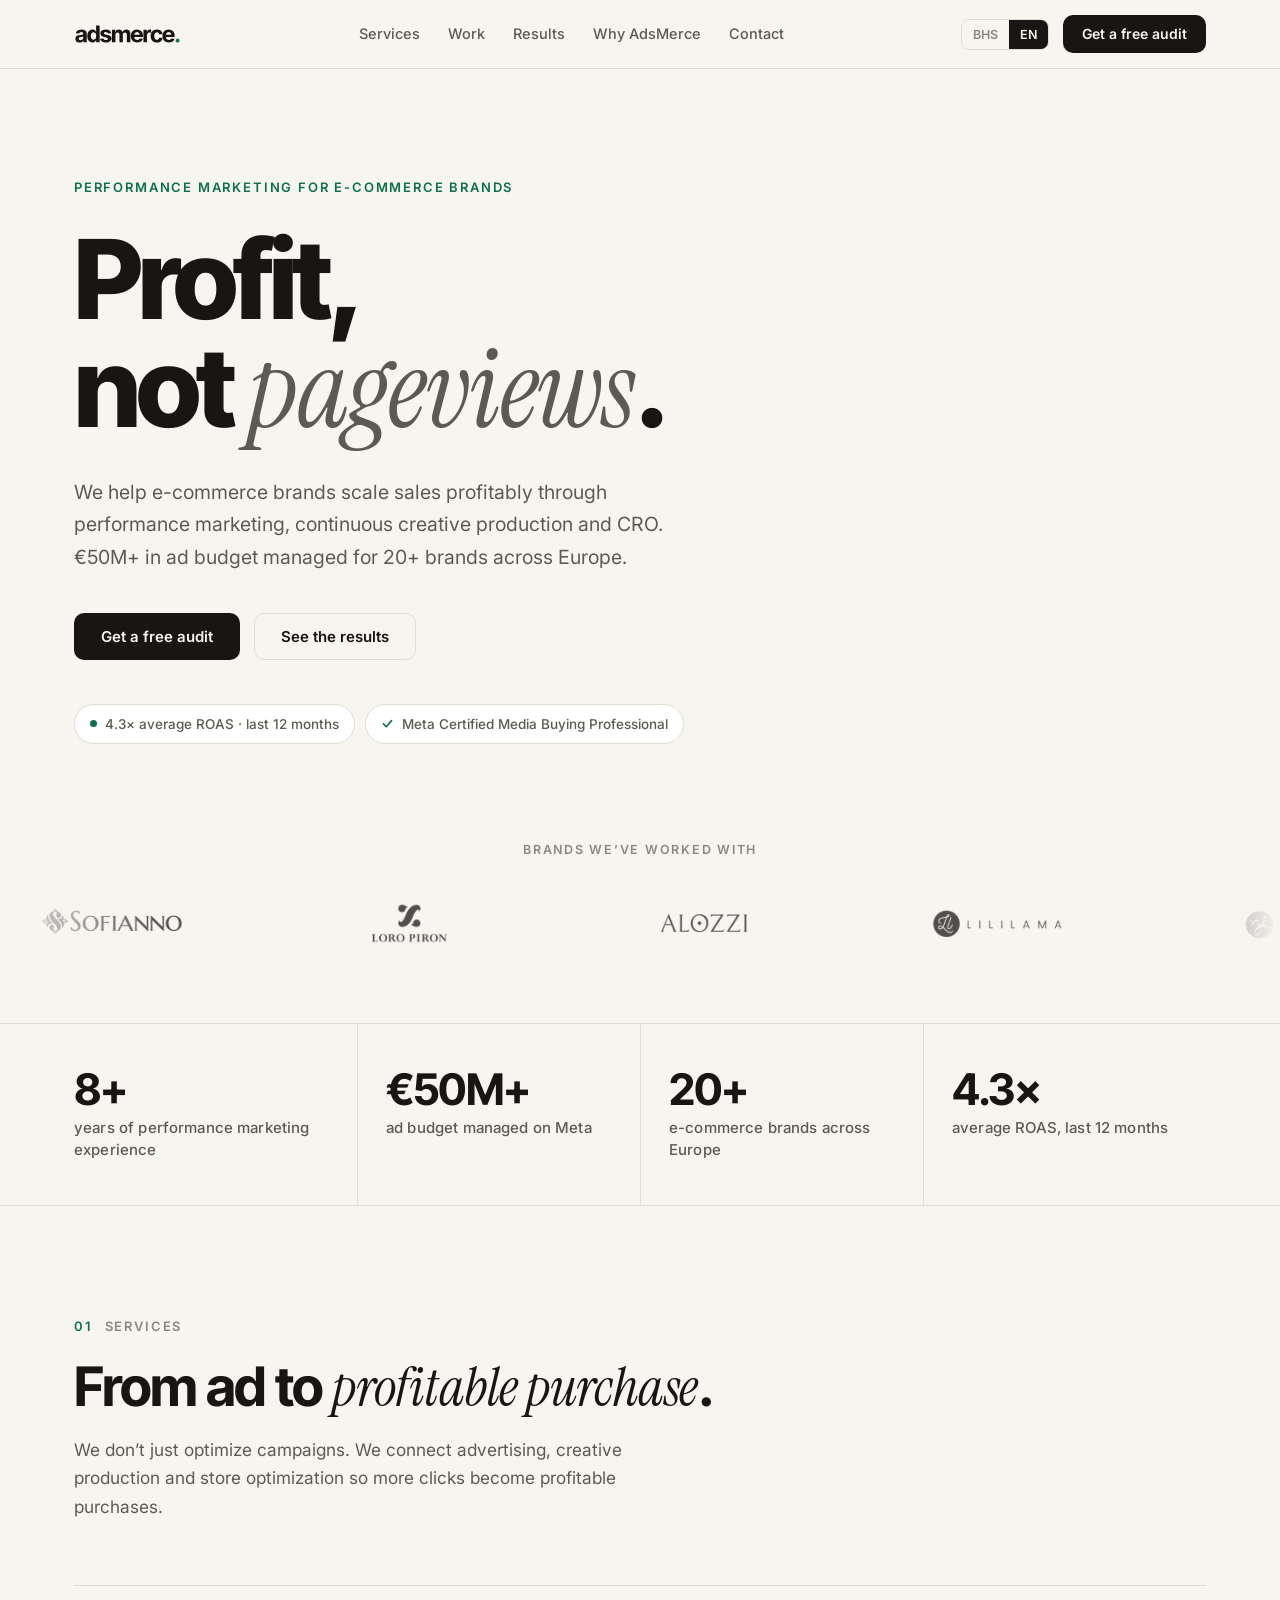
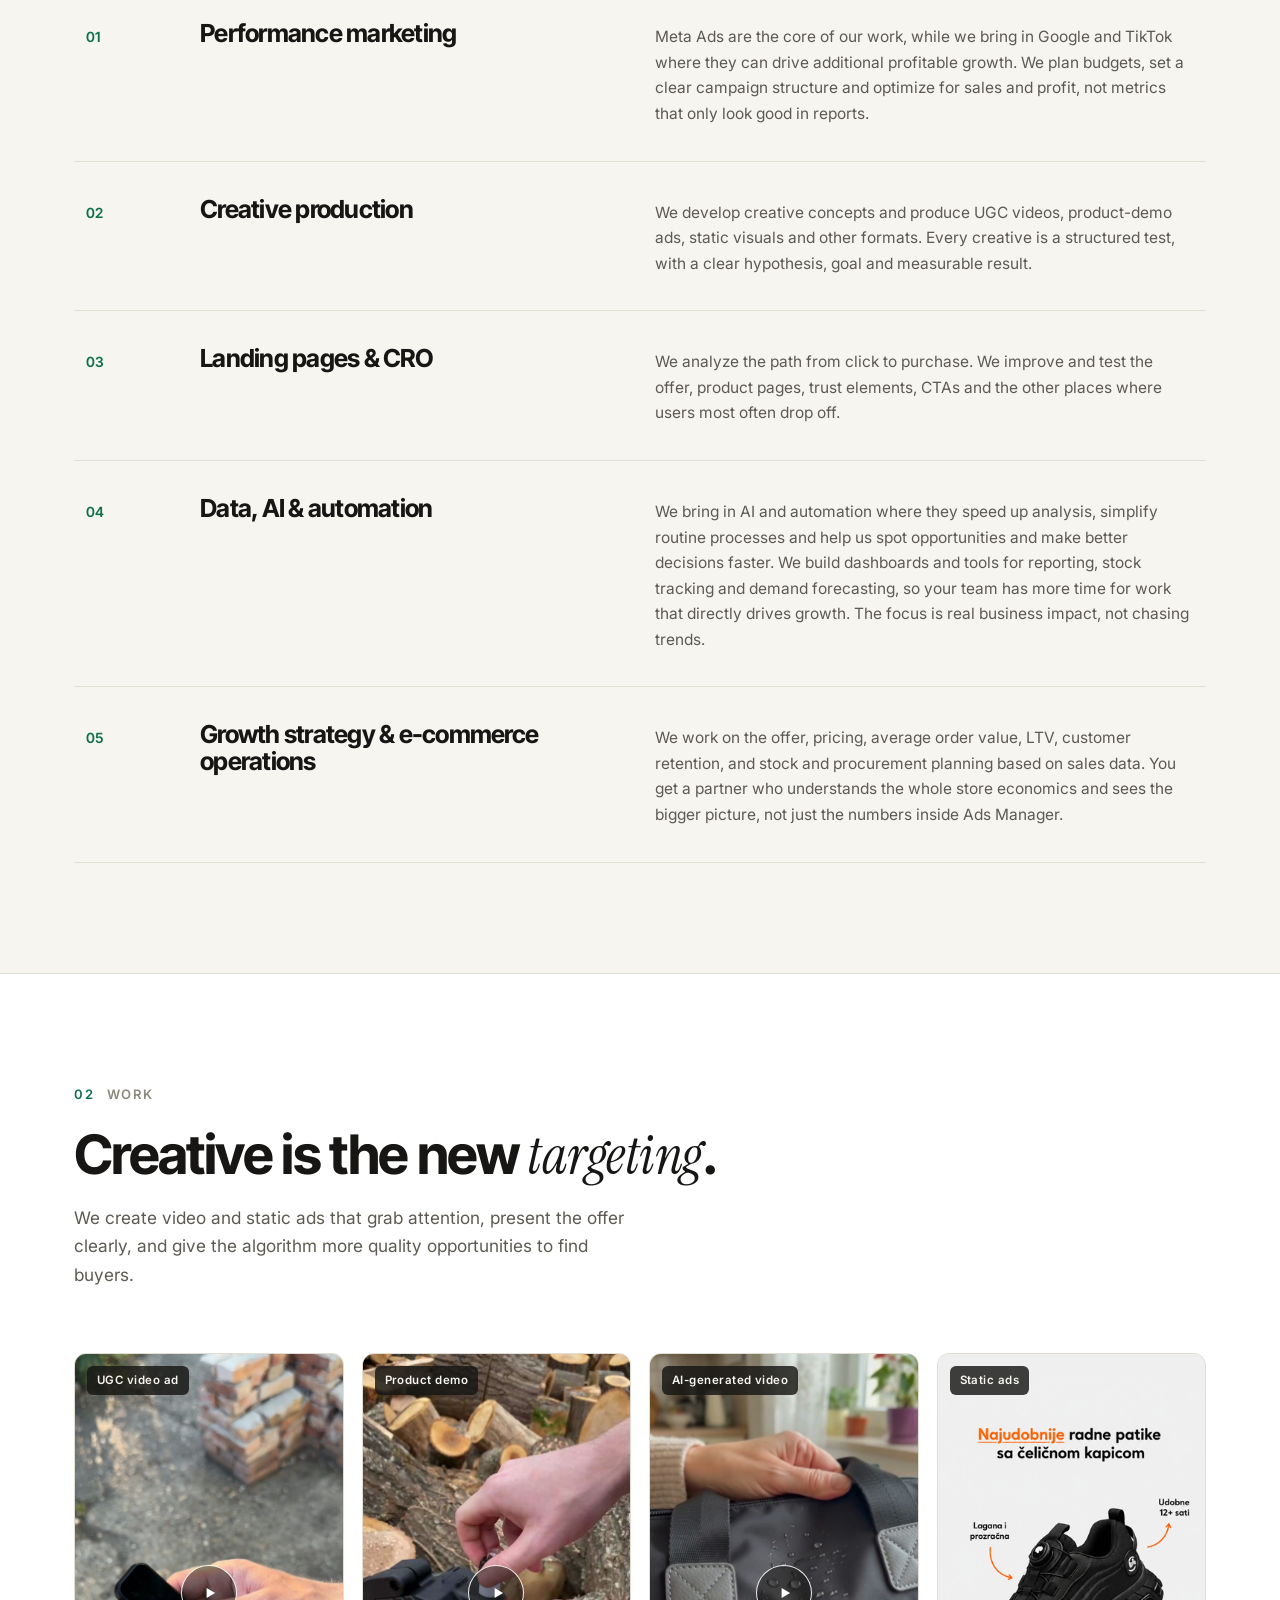
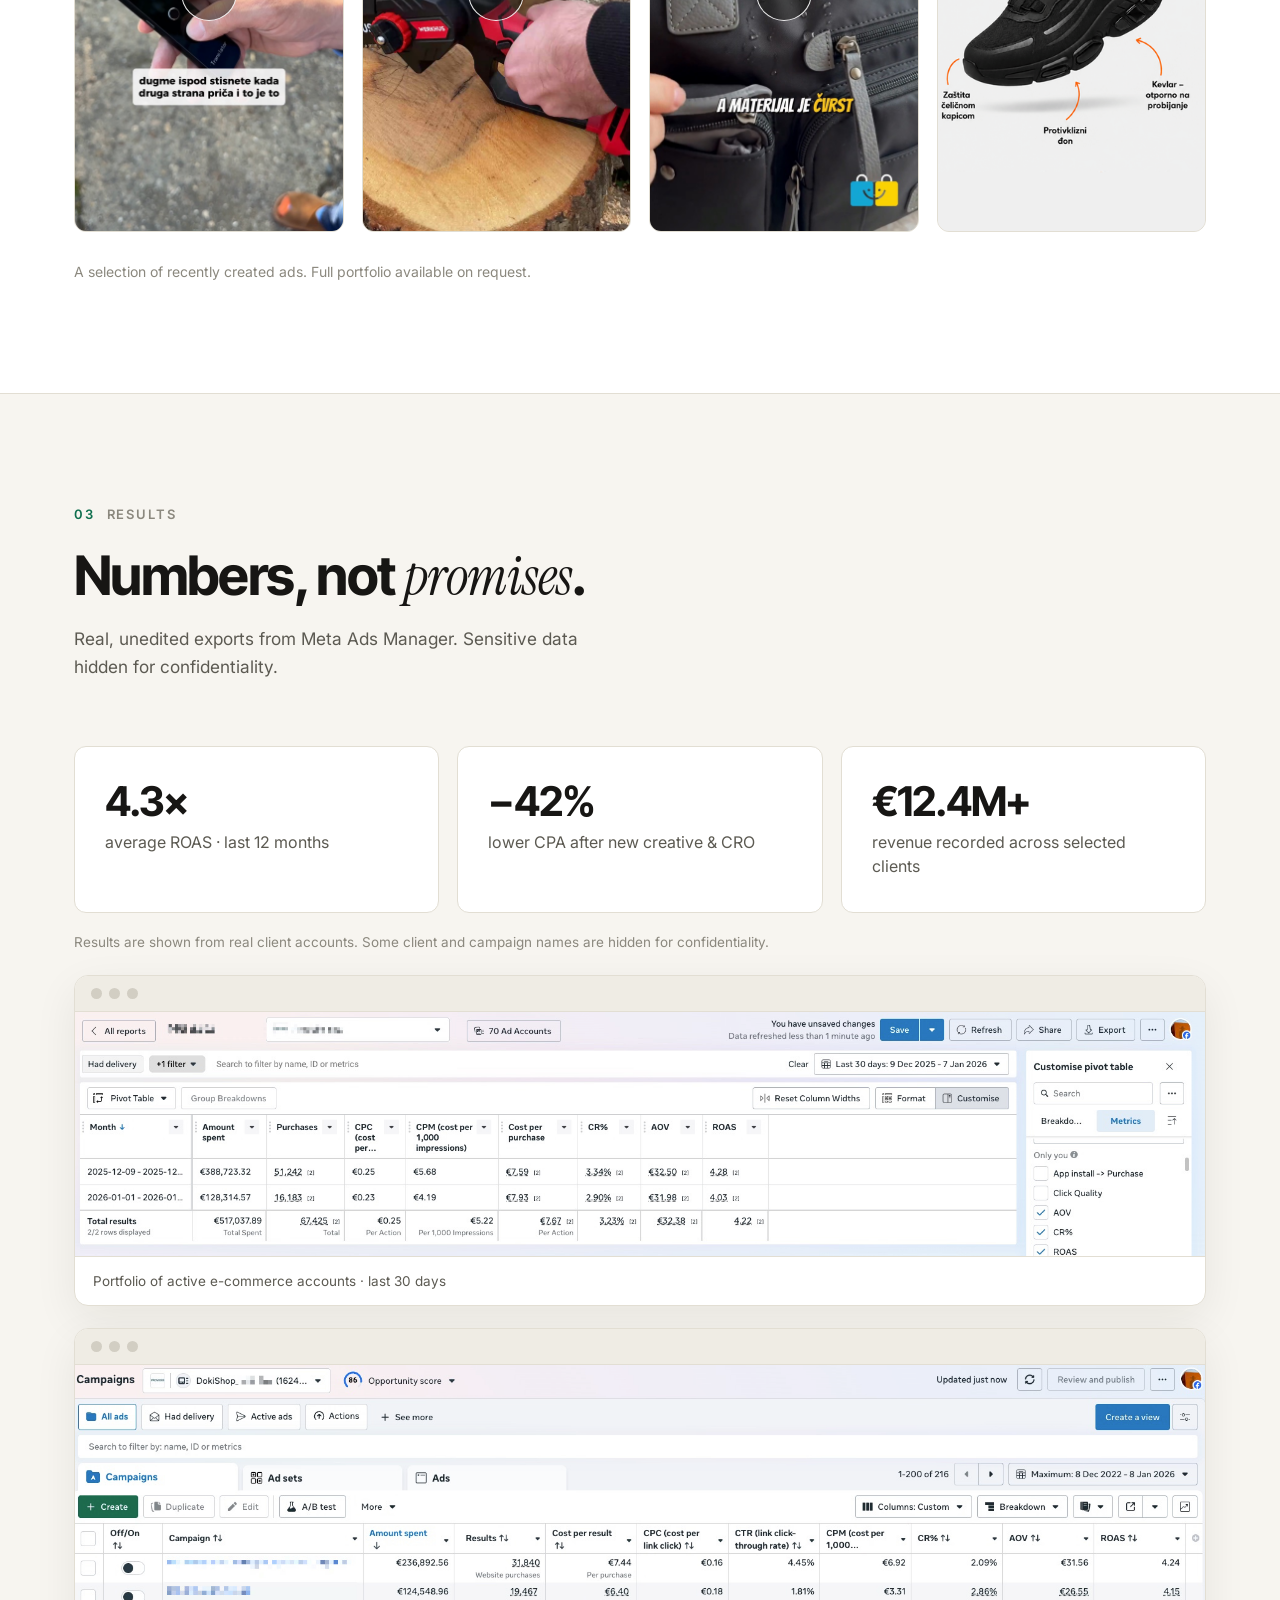
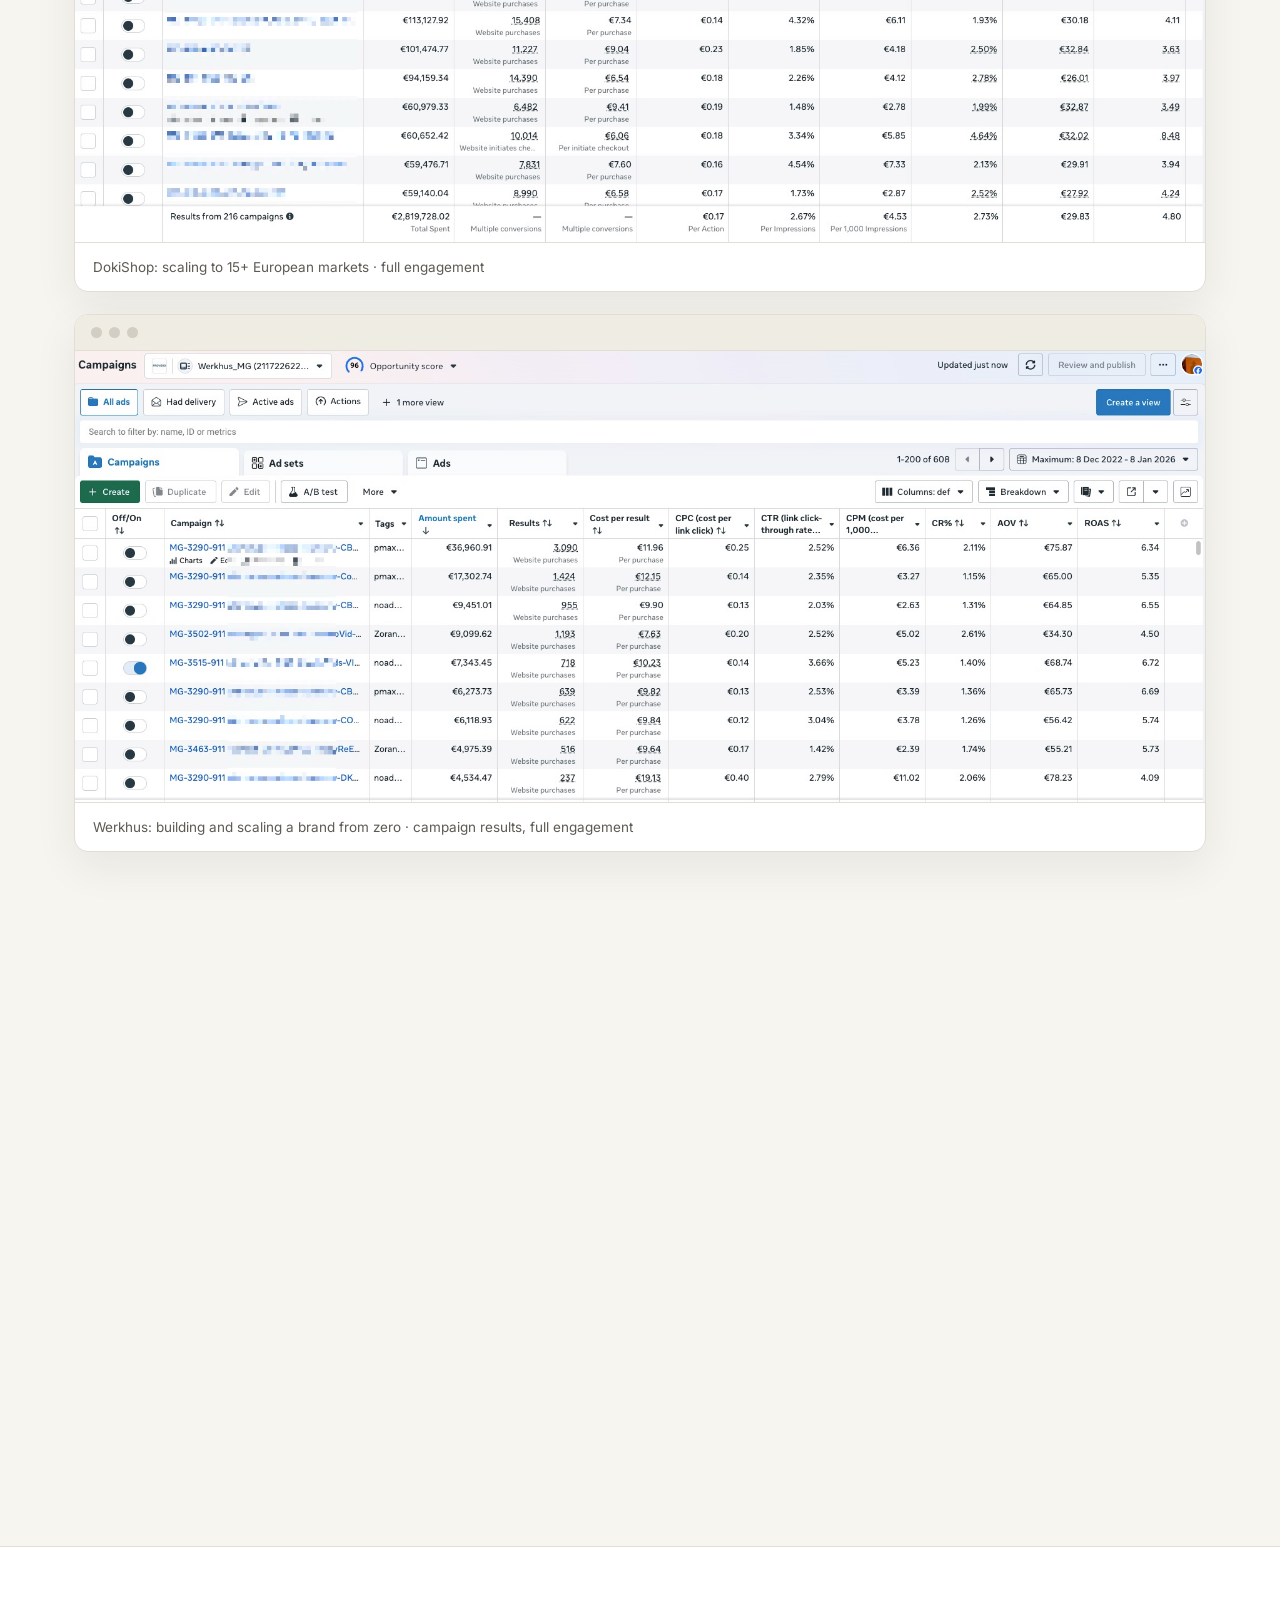
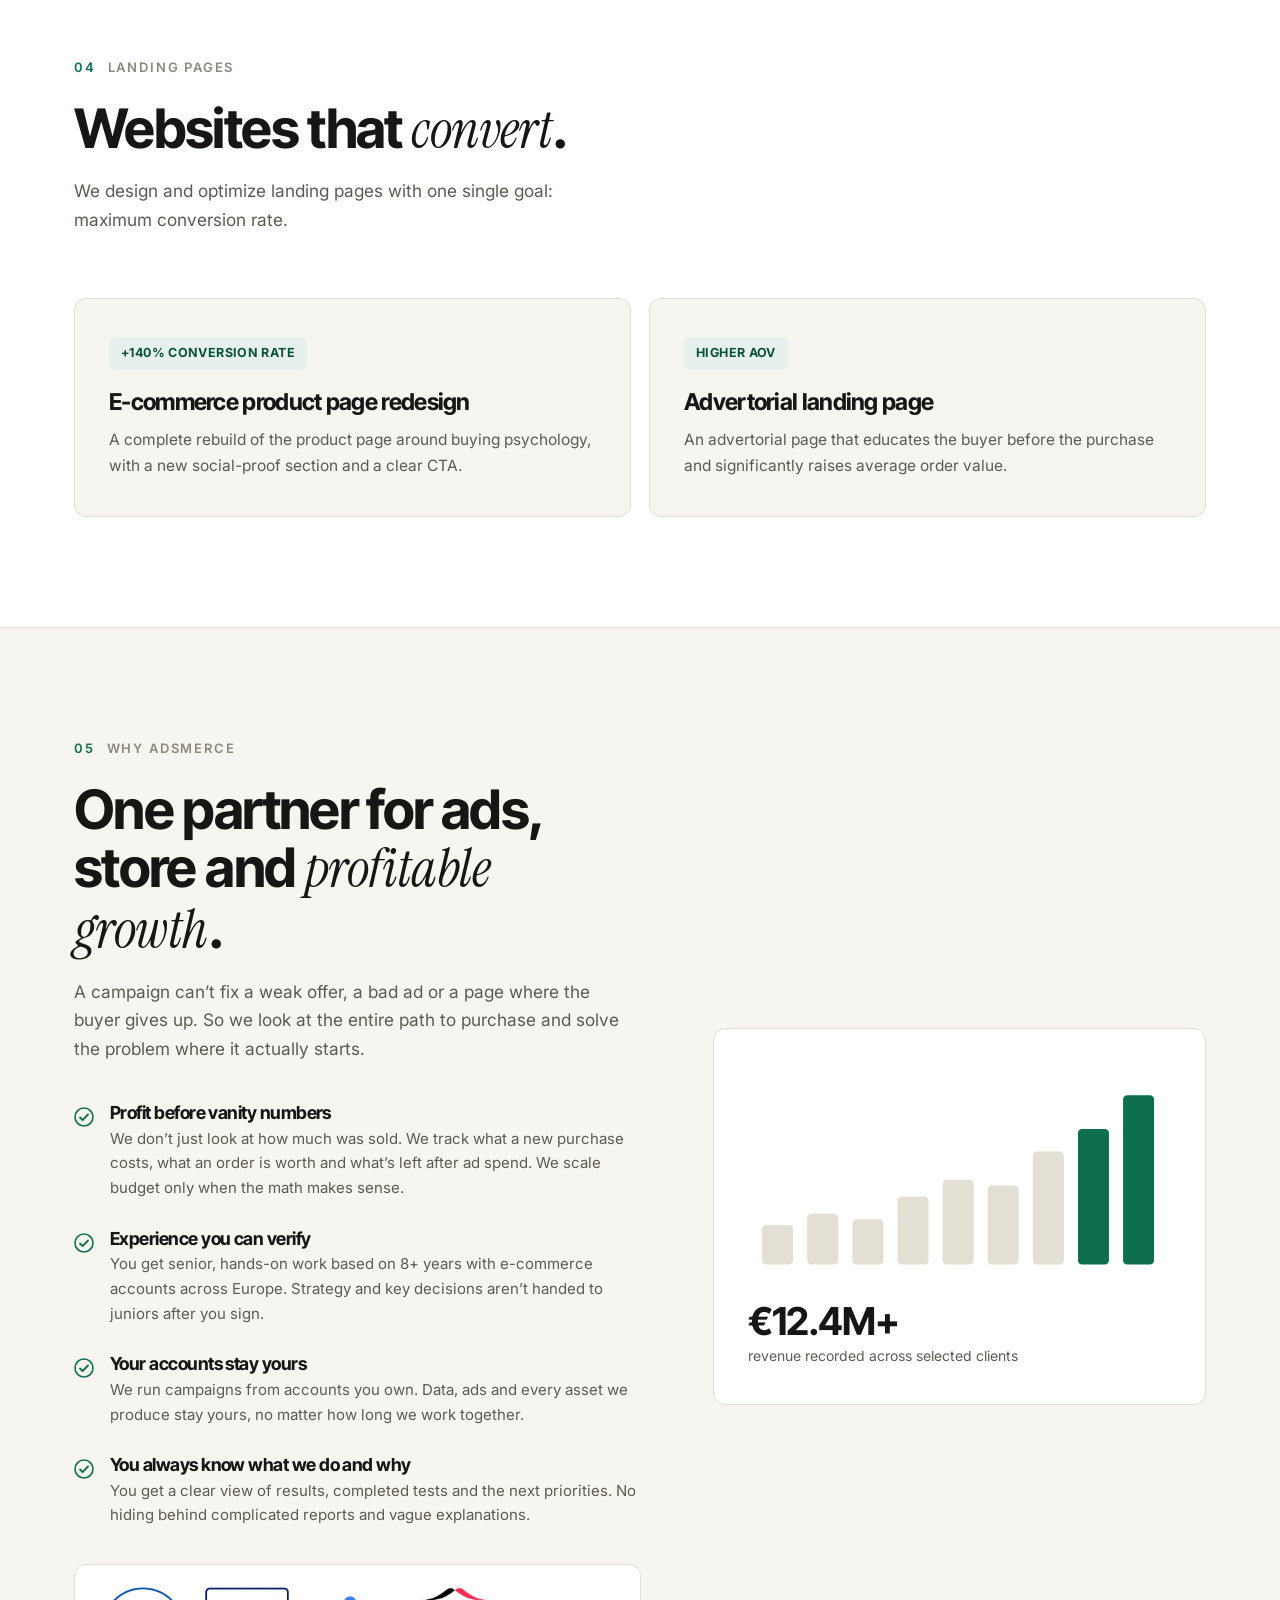
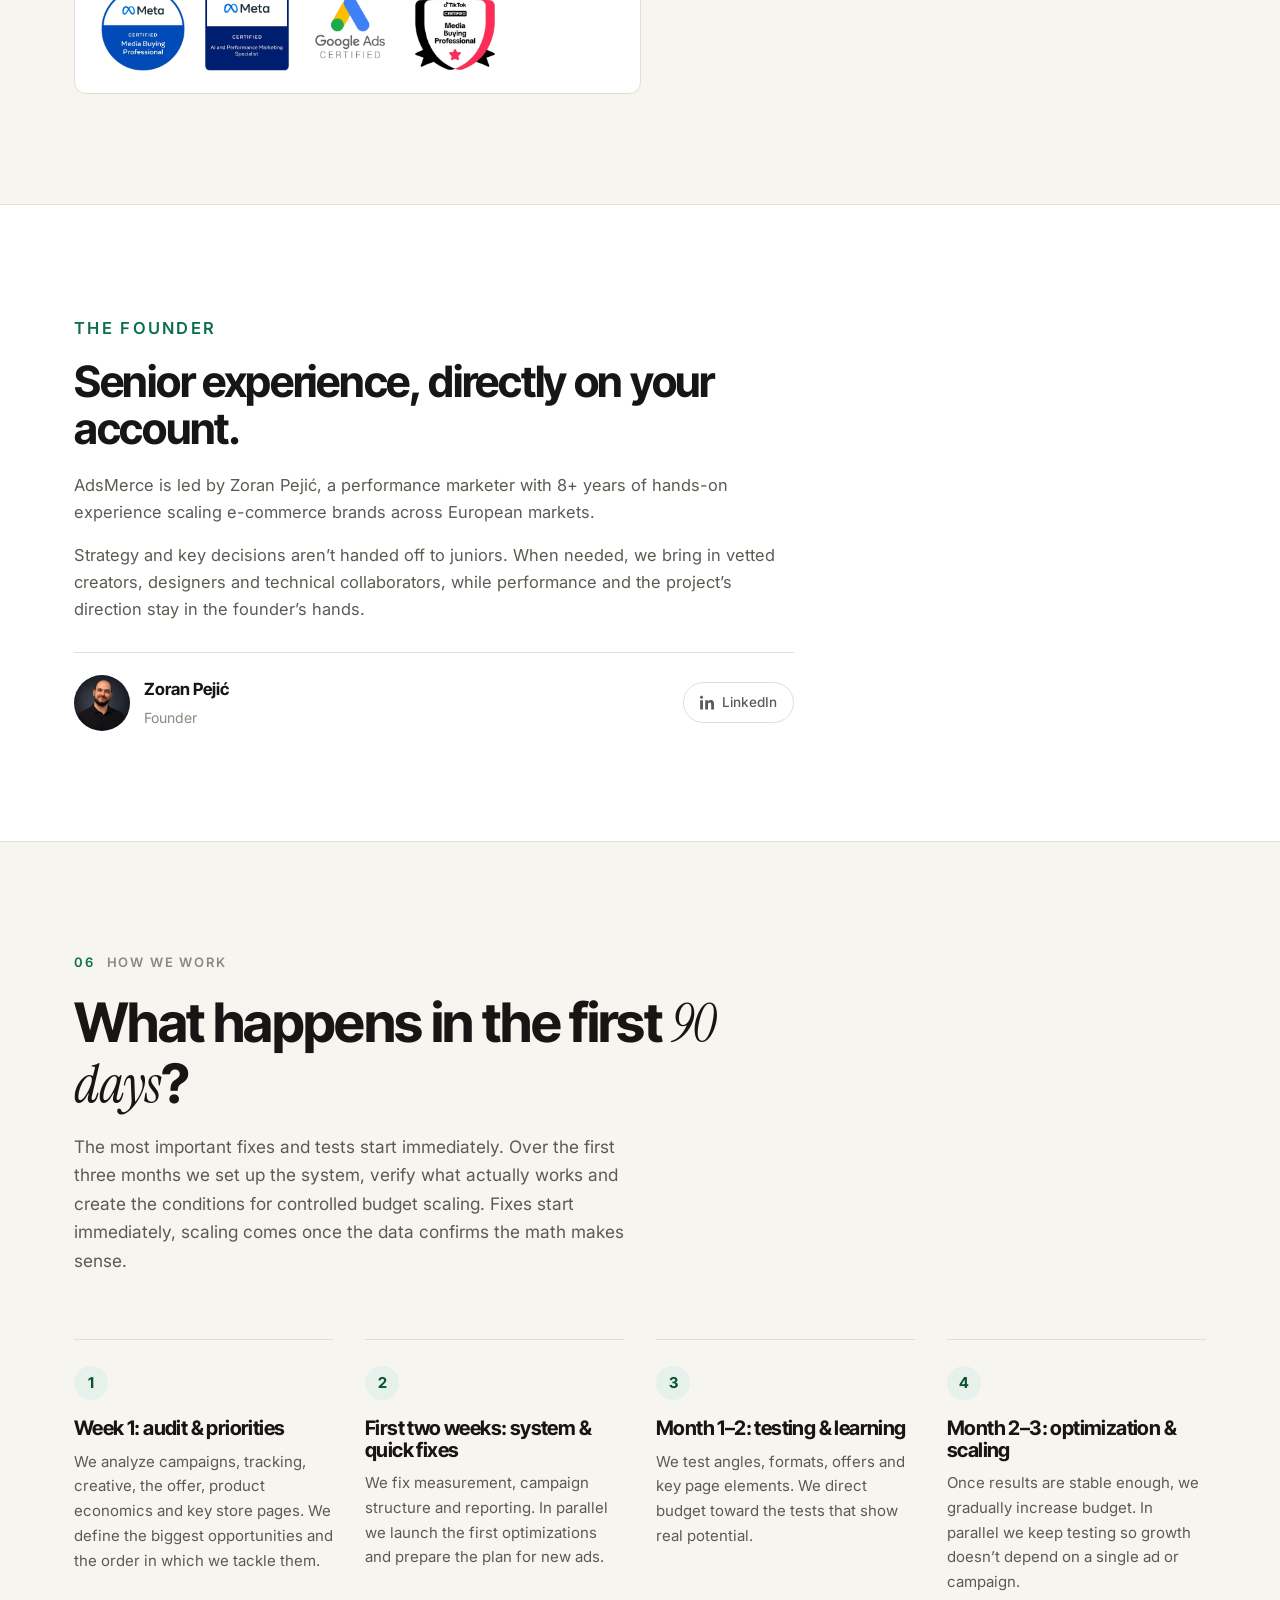
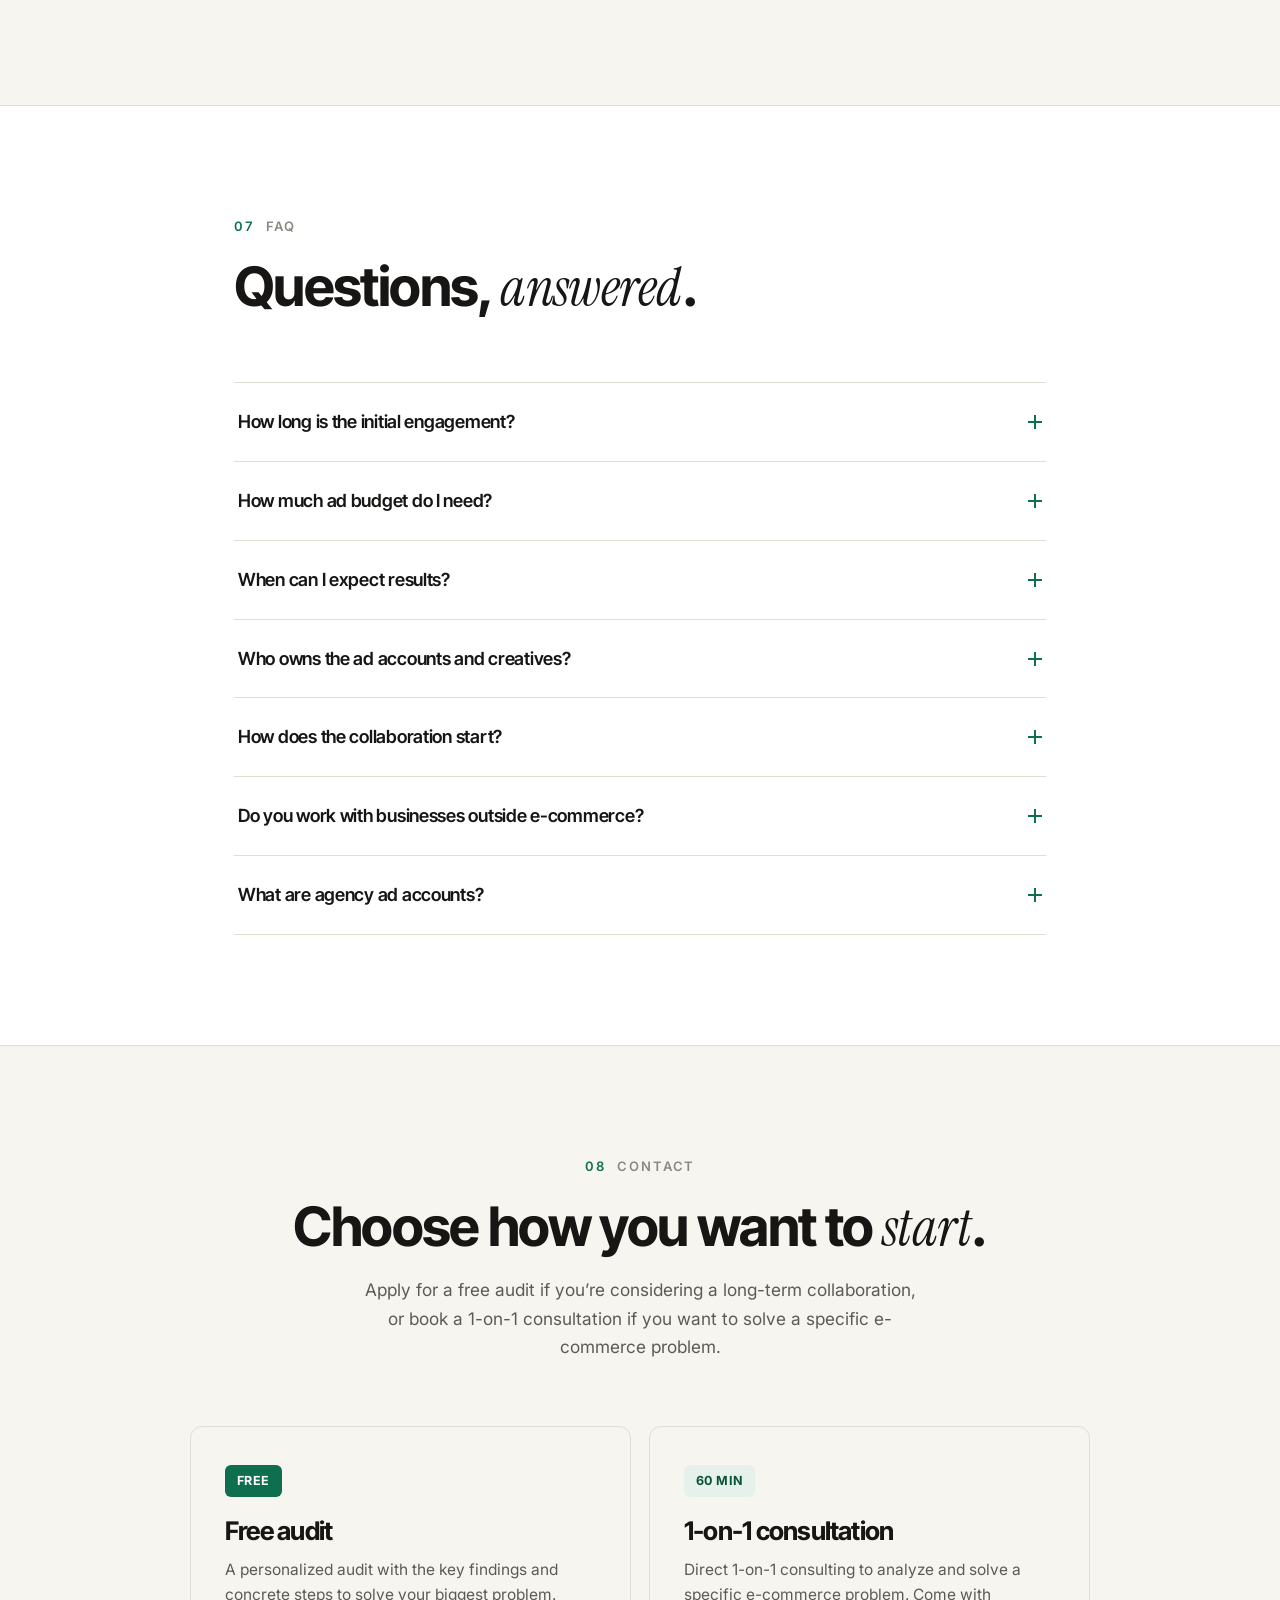
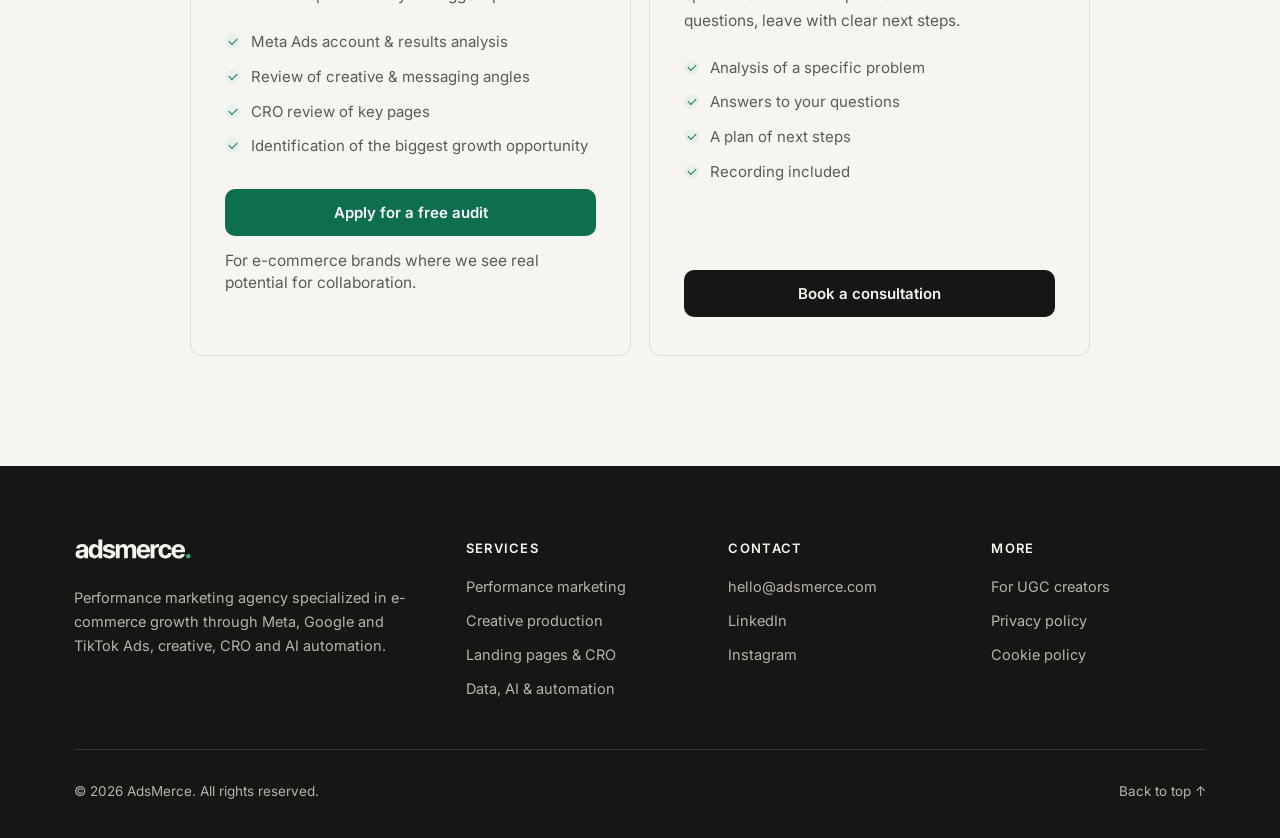
==== commit d99ad3c5: "Split the site into production and staging targets adsmerce.com now serves from main and demo.adsmer" ====
--- a/index.html
+++ b/index.html
@@ -80,7 +80,6 @@
       <a href="#work" data-i18n="nav.work">Kreative</a>
       <a href="#results" data-i18n="nav.results">Rezultati</a>
       <a href="#why" data-i18n="nav.why">Zašto AdsMerce</a>
-      <a href="blog/" data-i18n="nav.blog">Blog</a>
       <a href="#contact" data-i18n="nav.contact">Kontakt</a>
     </nav>
     <div class="nav-actions">
@@ -99,7 +98,6 @@
     <a href="#work" data-i18n="nav.work">Kreative</a>
     <a href="#results" data-i18n="nav.results">Rezultati</a>
     <a href="#why" data-i18n="nav.why">Zašto AdsMerce</a>
-    <a href="blog/" data-i18n="nav.blog">Blog</a>
     <a href="#contact" data-i18n="nav.contact">Kontakt</a>
     <a href="#contact" class="btn btn-primary" data-i18n="nav.cta">Zatraži besplatan audit</a>
   </div>
@@ -466,19 +464,6 @@
     </div>
   </section>
 
-  <section class="newsletter" id="newsletter">
-    <div class="container newsletter-inner">
-      <div class="reveal">
-        <h2 data-i18n-html="news.title">Jedna korisna ideja za e-com rast. <em>Mjesečno</em>.</h2>
-        <p data-i18n="news.sub">Taktike iz stvarnih kampanja: kreative, CRO, Meta i Google Ads. Bez spama, odjava kad god hoćeš.</p>
-      </div>
-      <form id="newsletterForm" class="newsletter-form reveal d1">
-        <input type="email" name="email" required data-i18n-ph="news.ph" placeholder="ti@tvojbrend.com" aria-label="Email">
-        <button type="submit" class="btn btn-green" data-i18n="news.btn">Prijavi se</button>
-        <p id="newsOk" class="news-ok" hidden data-i18n="news.ok">Hvala. Otvorio se tvoj email, samo klikni pošalji za potvrdu.</p>
-      </form>
-    </div>
-  </section>
 </main>
 
 <footer class="footer">
@@ -503,9 +488,7 @@
       </nav>
       <nav aria-label="Footer more">
         <h5 data-i18n="ft.more">Ostalo</h5>
-        <a href="blog/" data-i18n="ft.blog">Blog</a>
         <a href="ugc.html" data-i18n="ft.ugc">Za UGC kreatore</a>
-        <a href="#newsletter">Newsletter</a>
         <a href="privacy.html" data-i18n="ft.privacy">Politika privatnosti</a>
         <a href="privacy.html#cookies" data-i18n="ft.cookie">Politika kolačića</a>
       </nav>
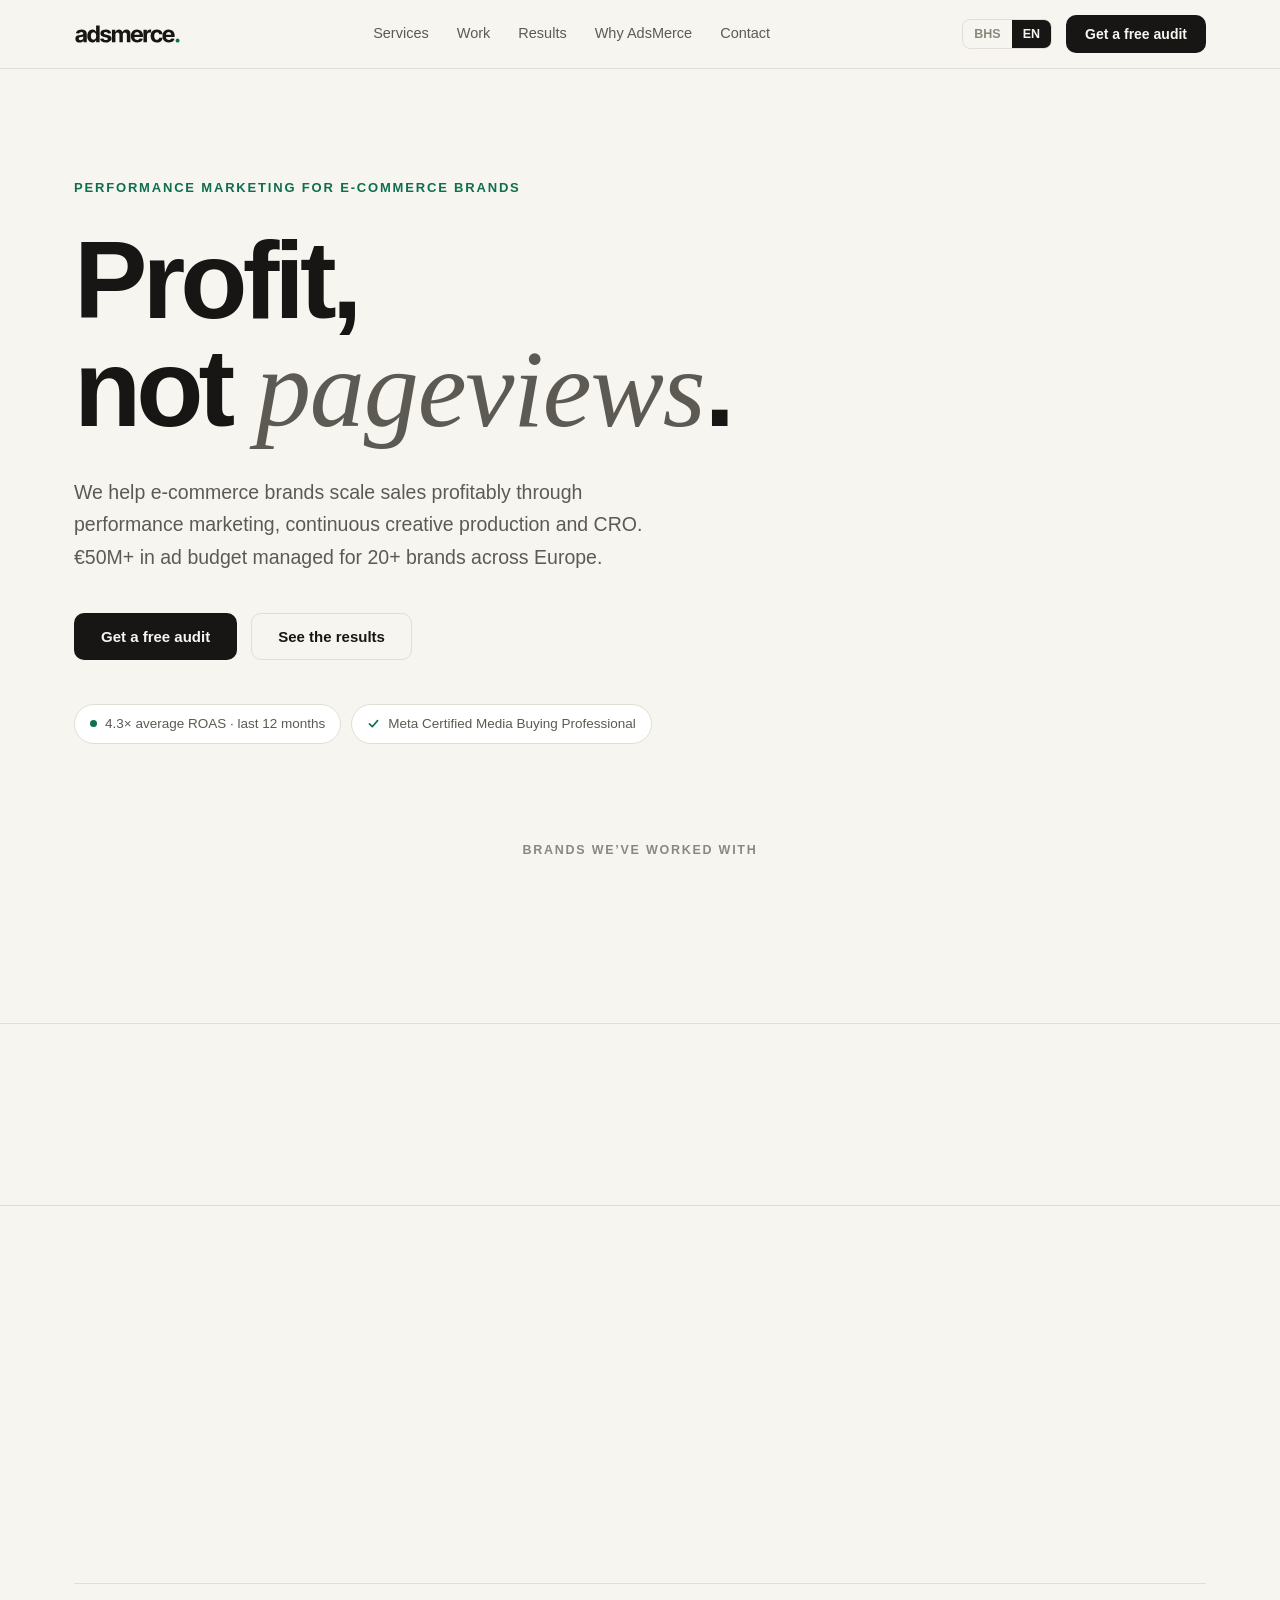
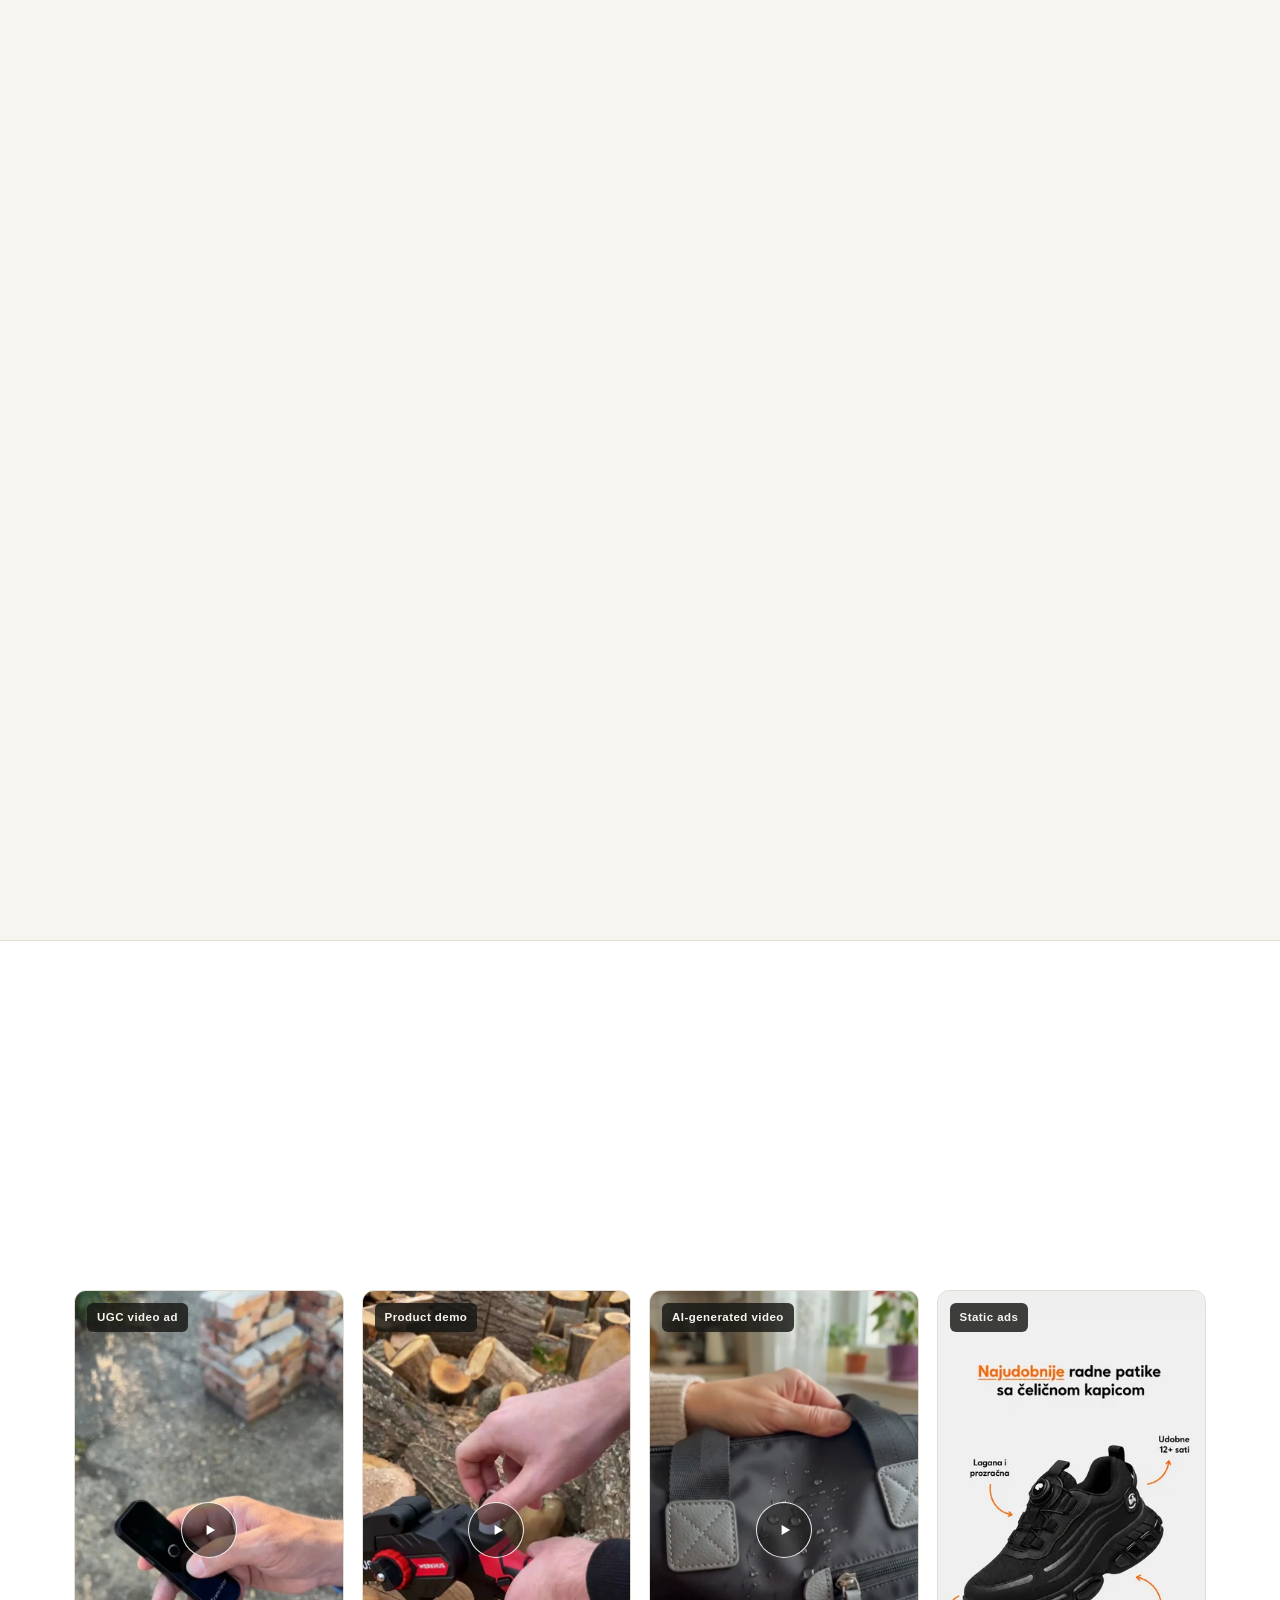
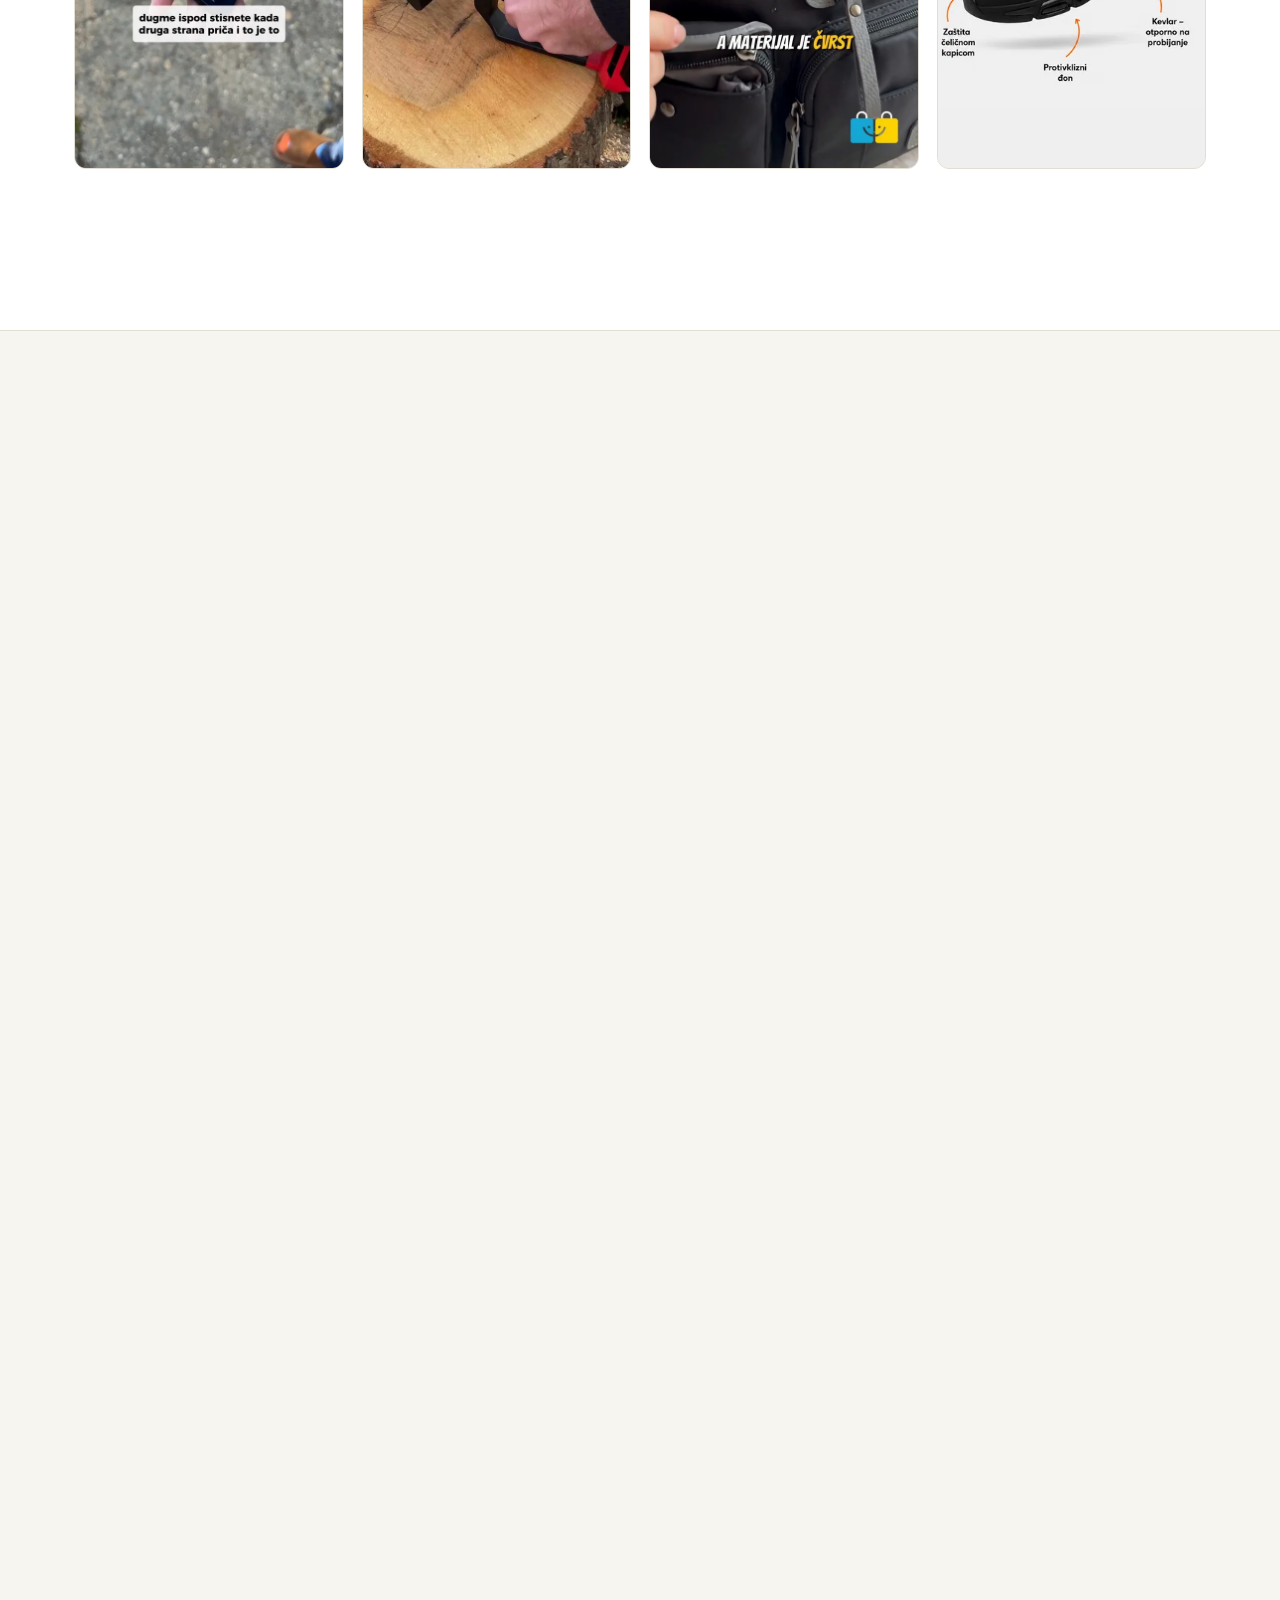
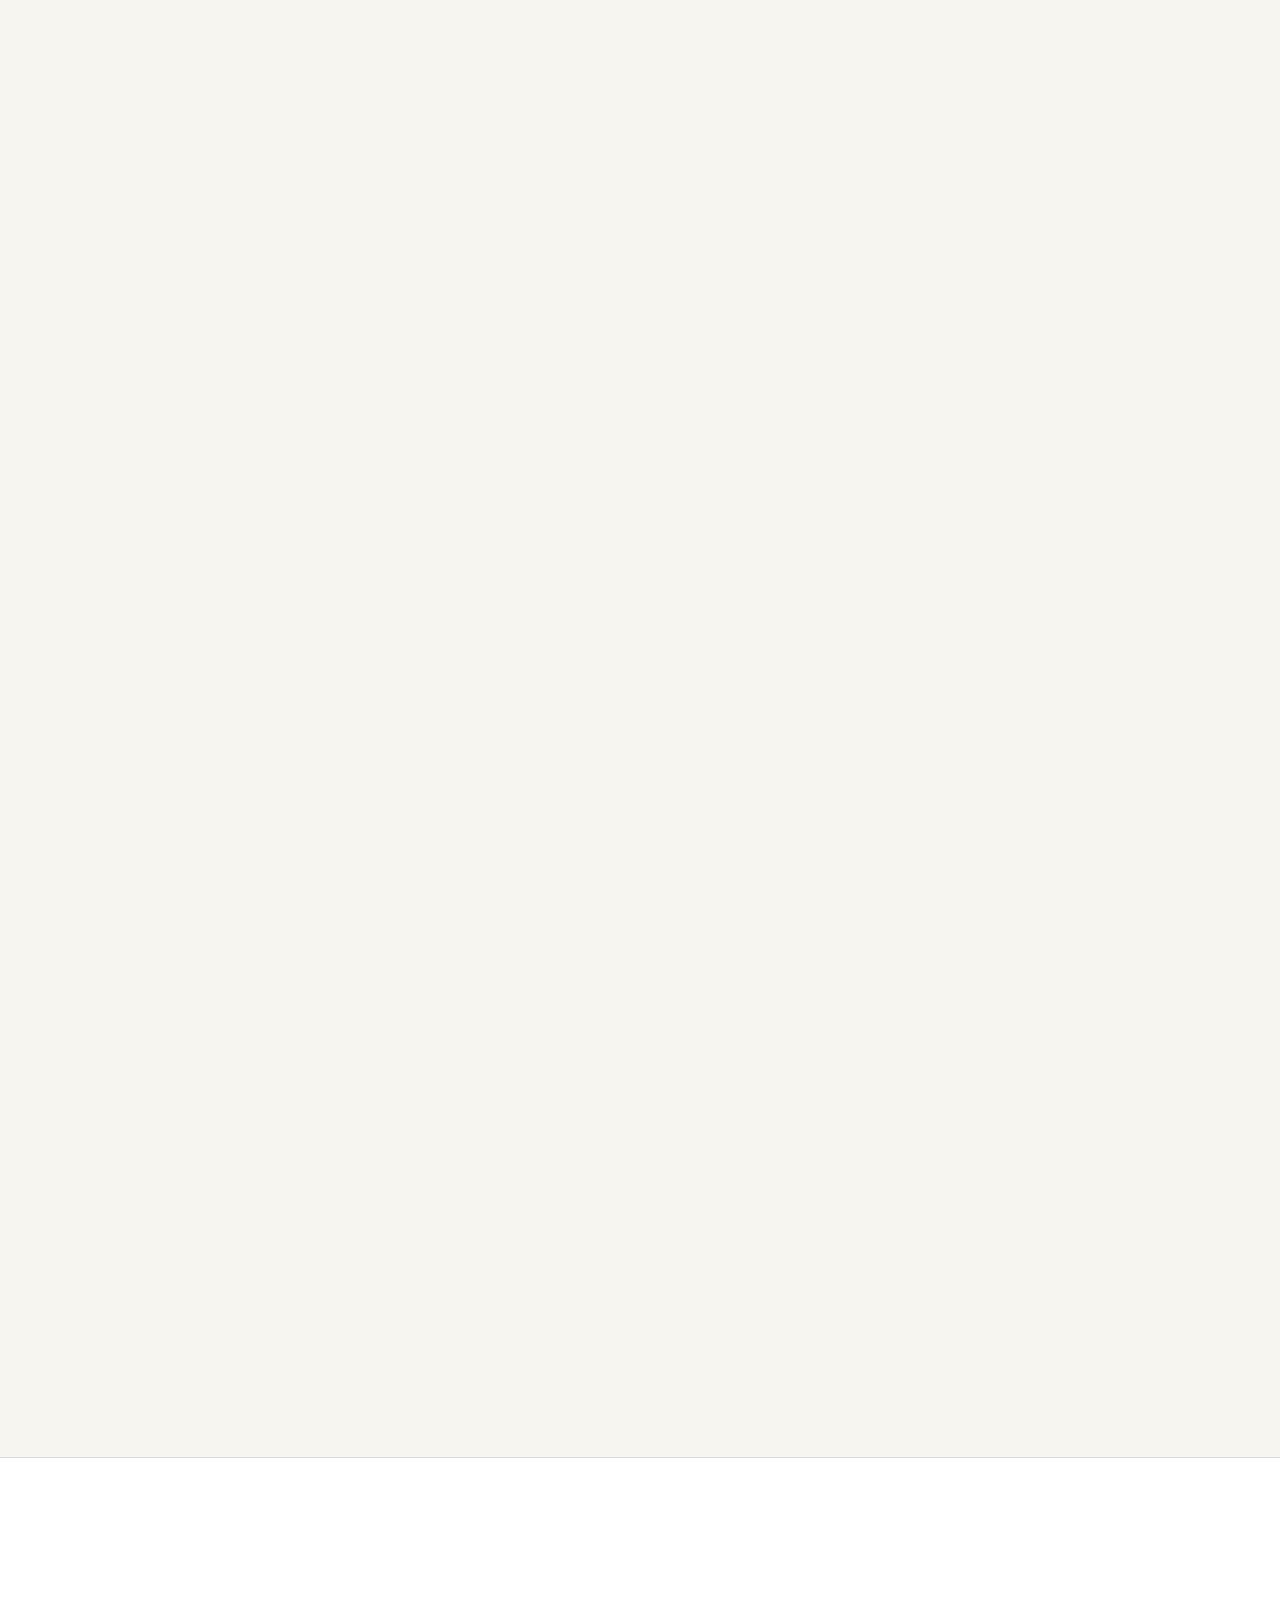
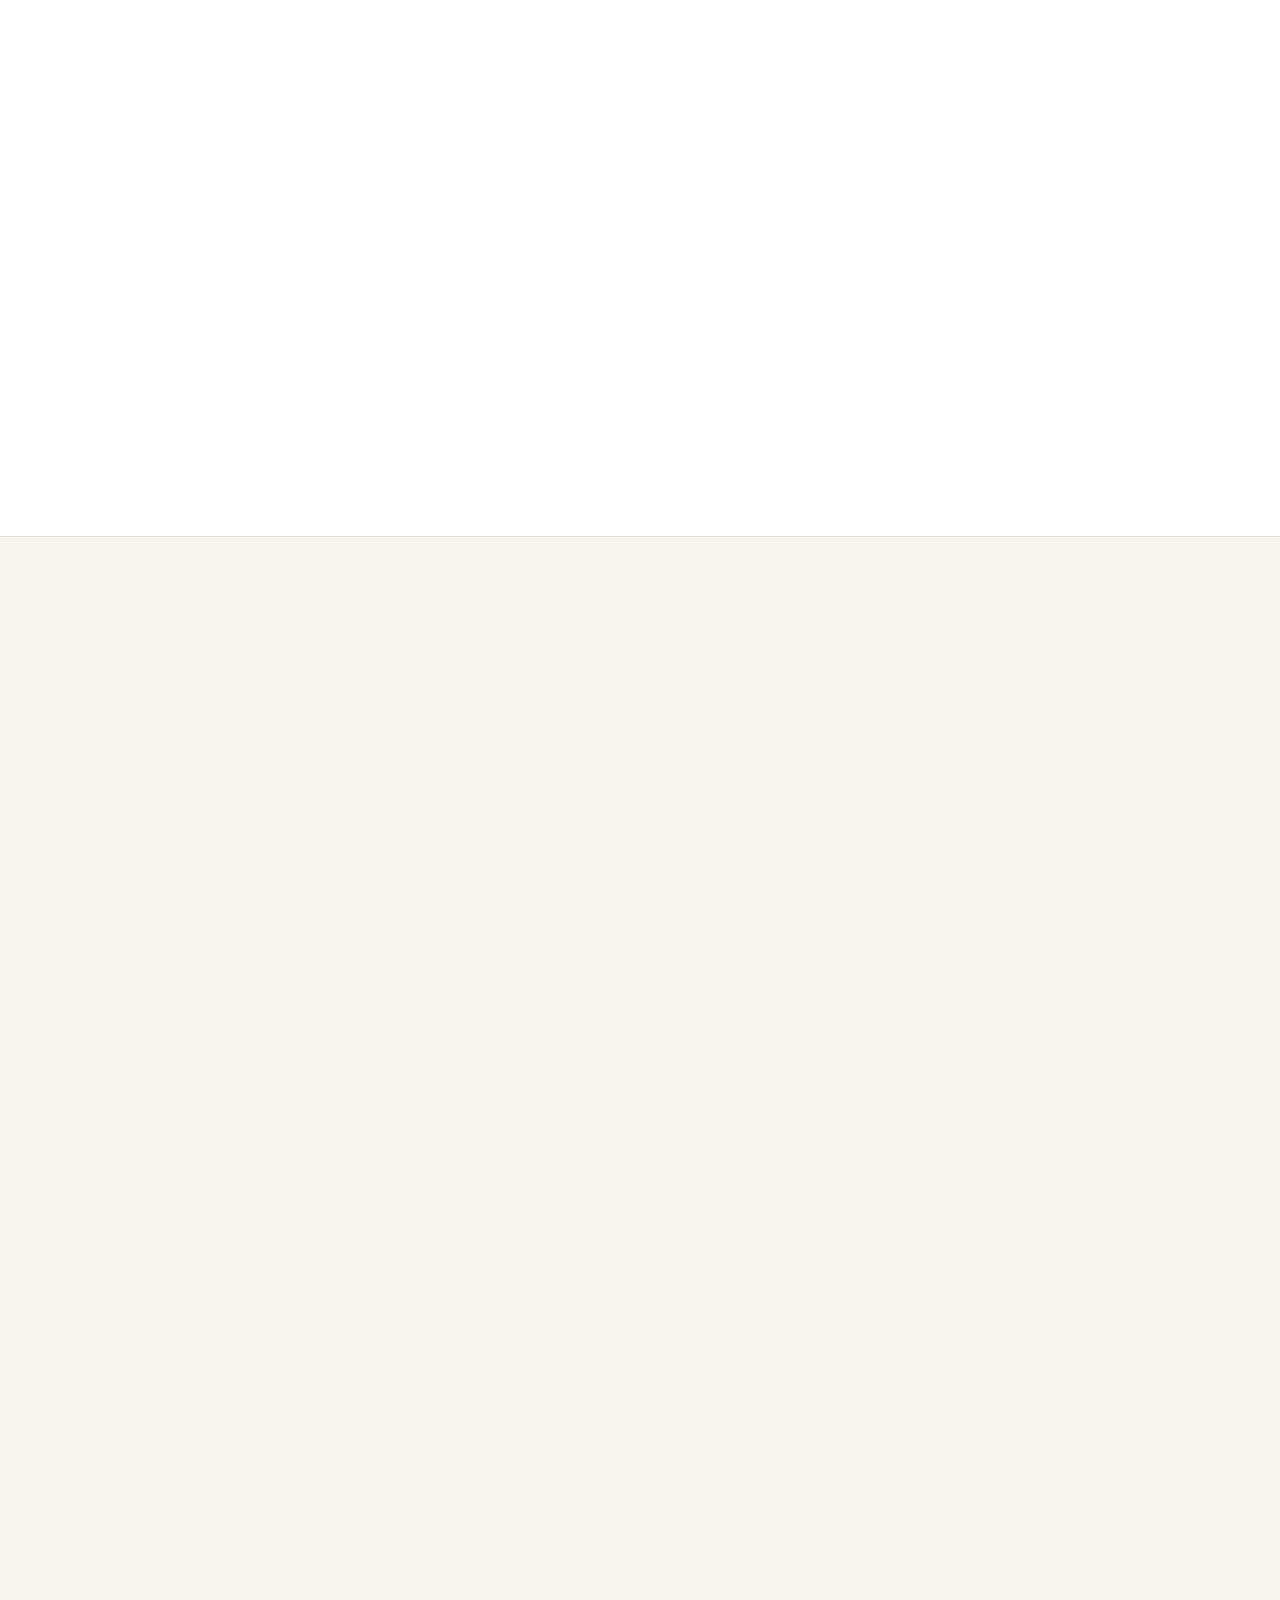
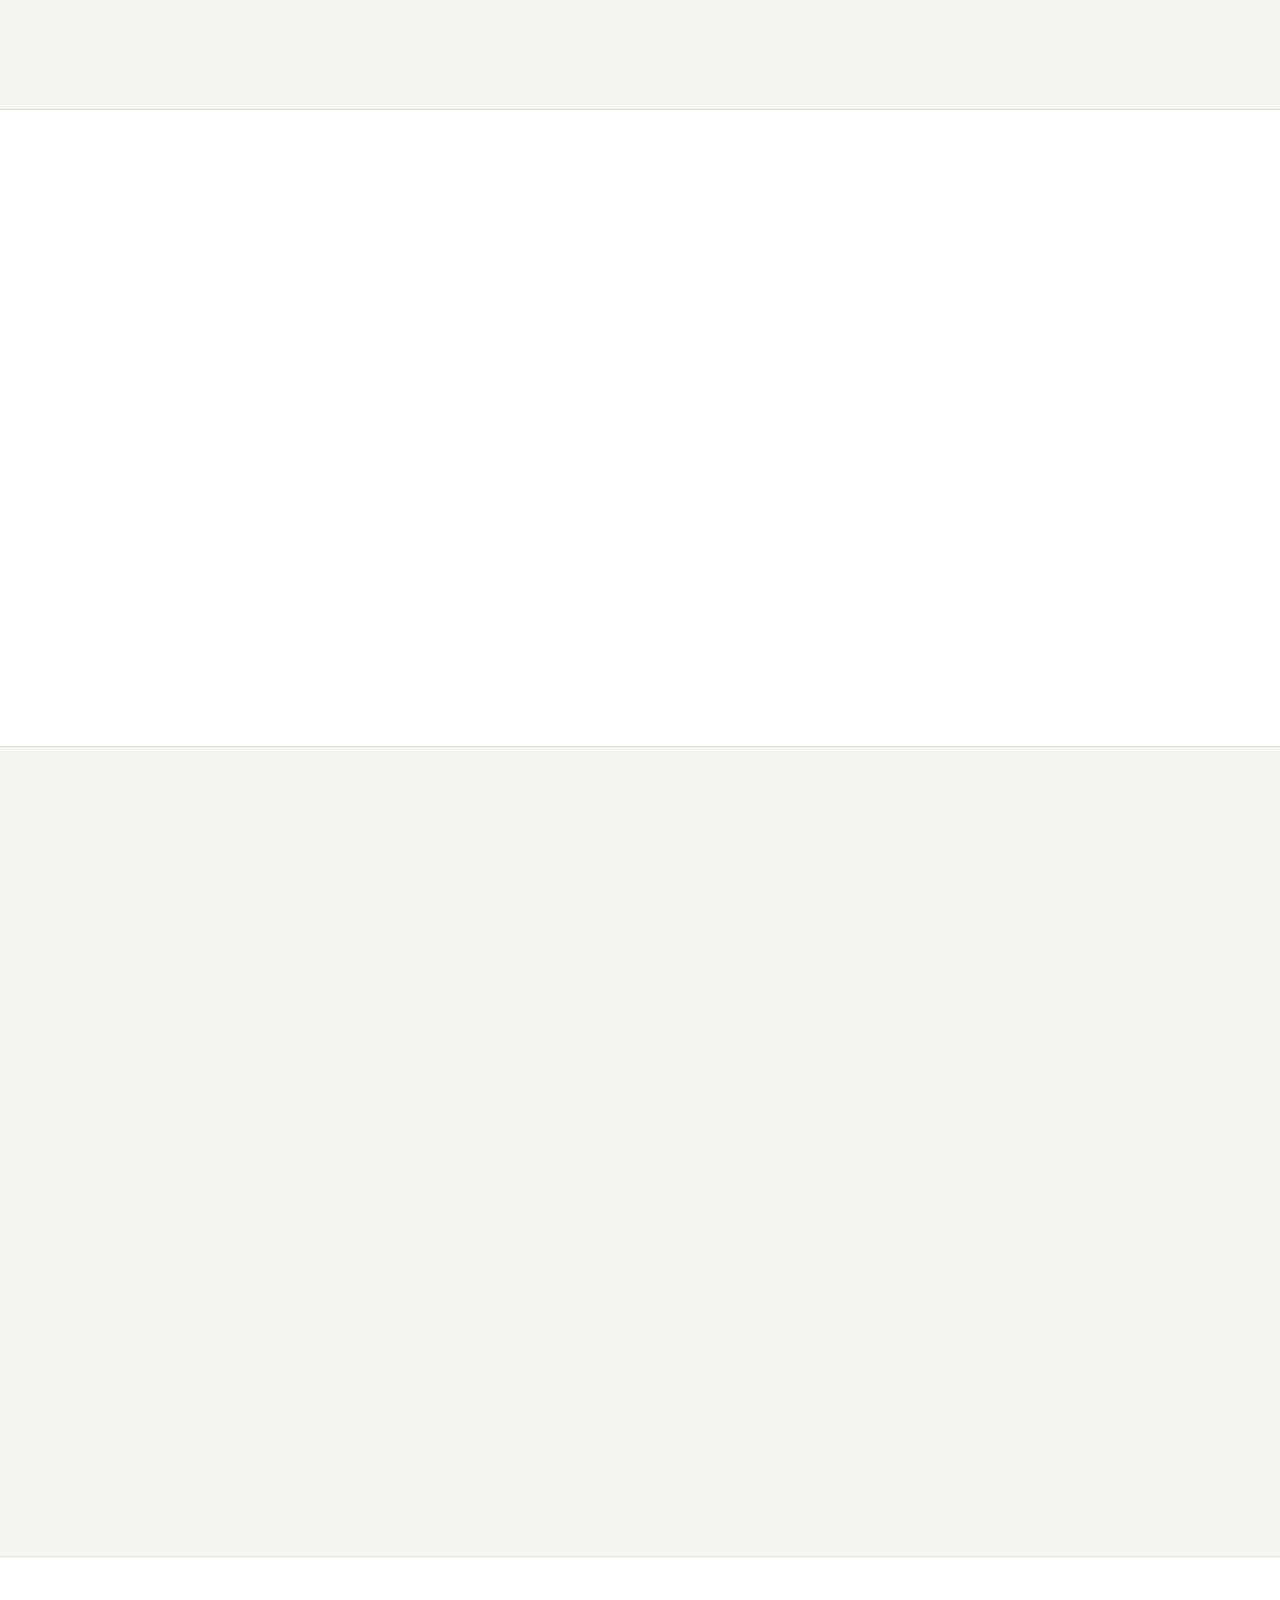
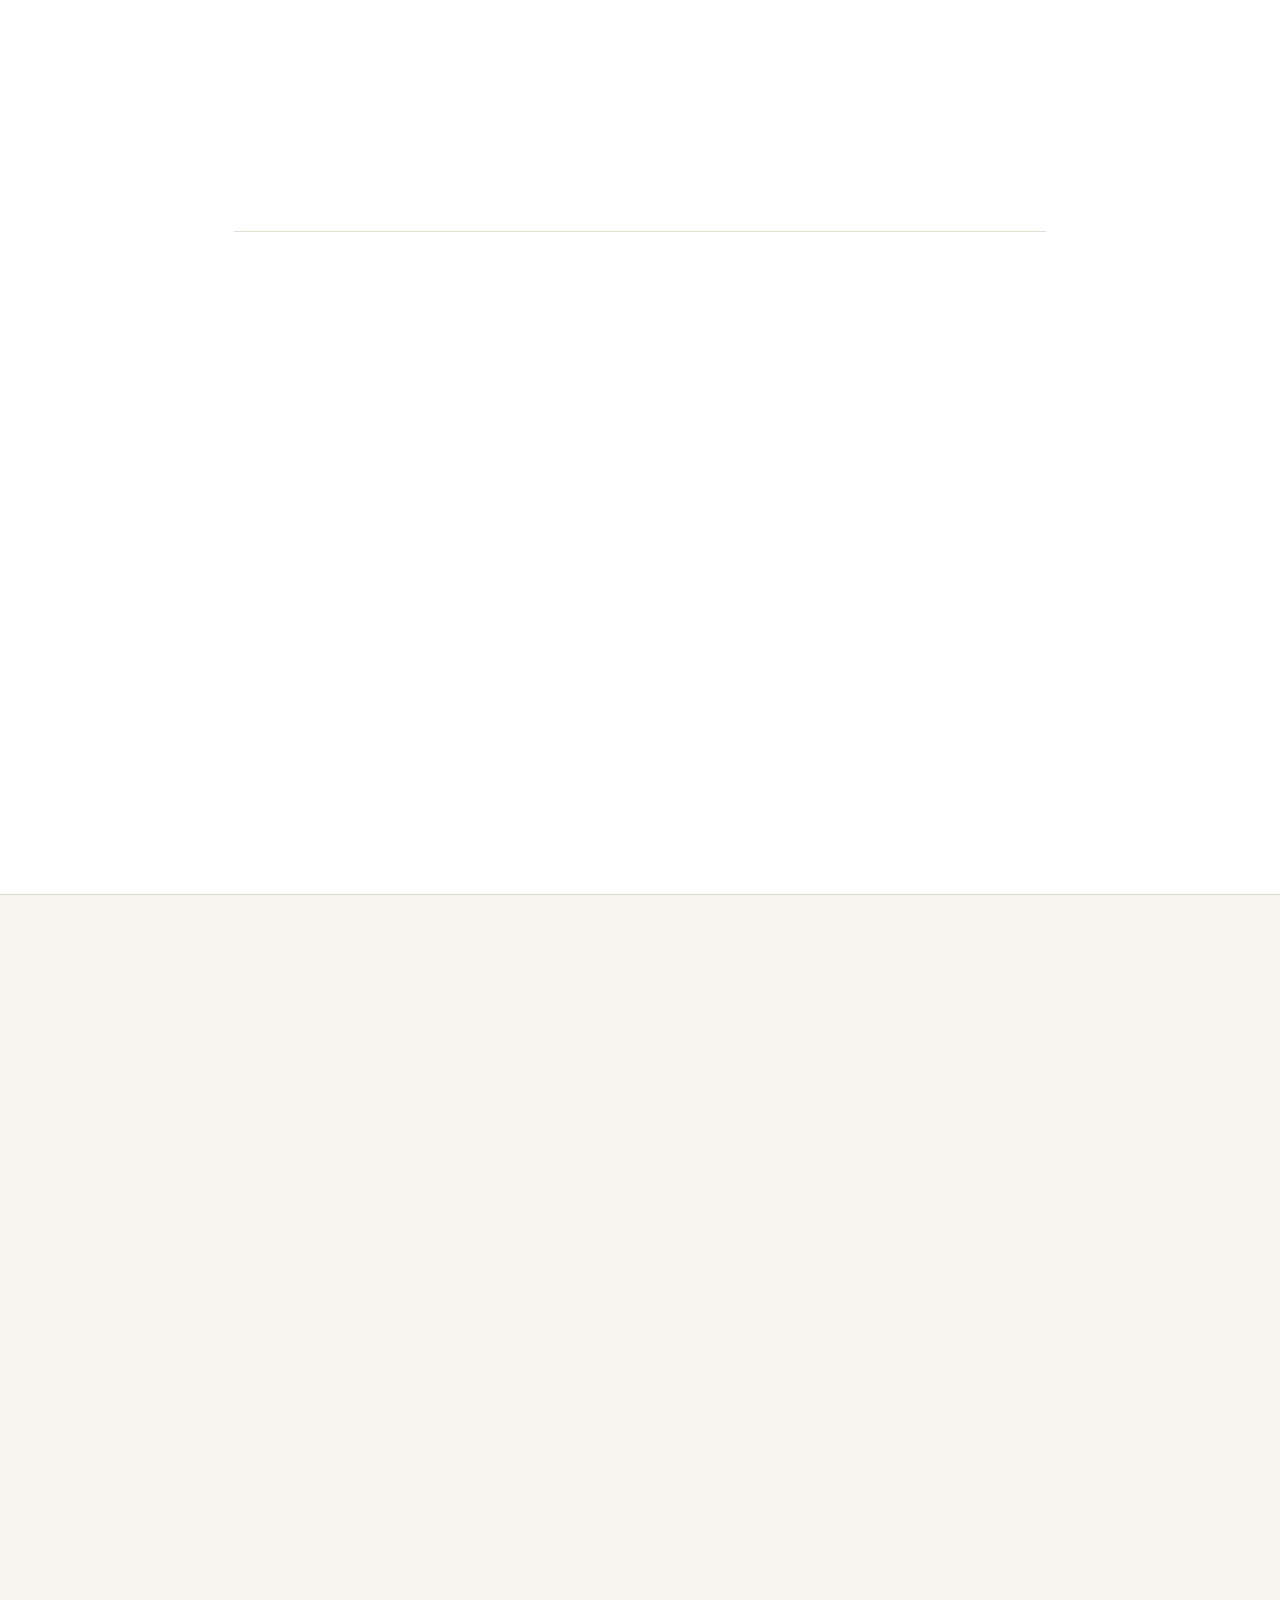
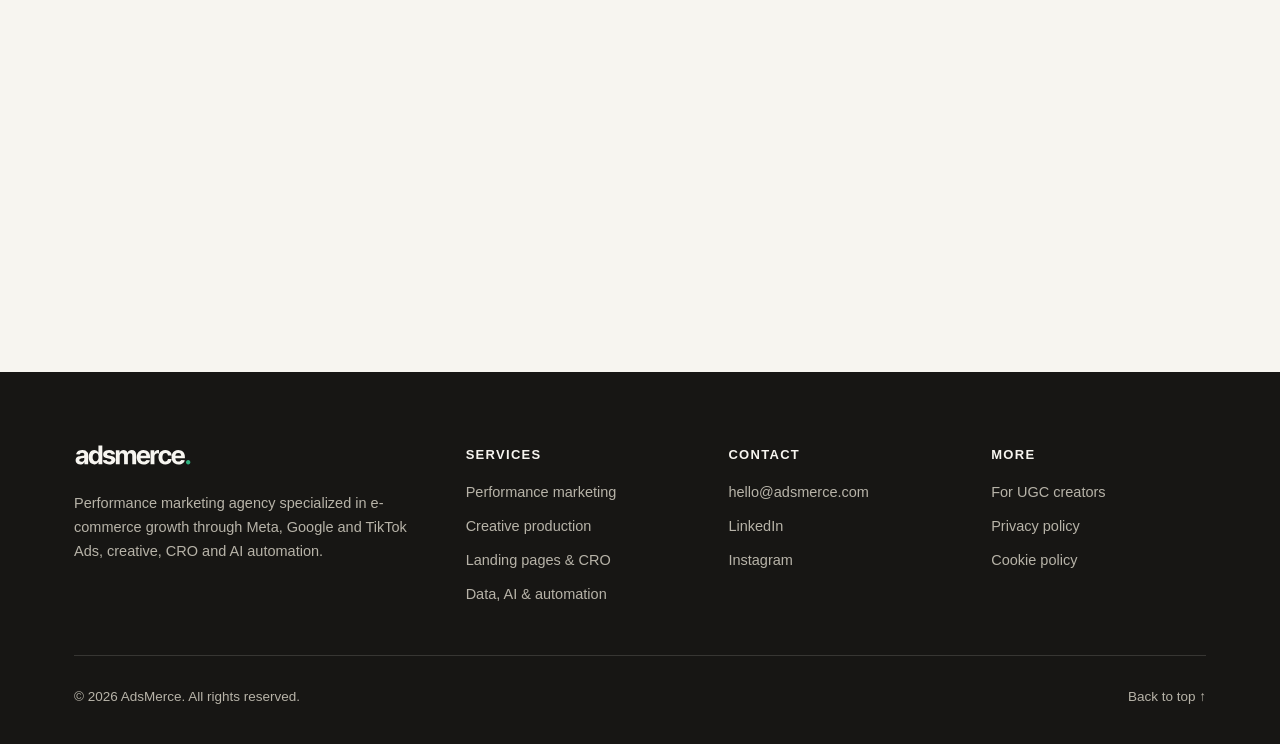
==== commit 4938d683: "Cut page weight, lock down the CSP, extend structured data Images: convert the screenshots, creative" ====
--- a/index.html
+++ b/index.html
@@ -3,9 +3,18 @@
 <head>
 <meta charset="UTF-8">
 <meta name="viewport" content="width=device-width, initial-scale=1.0">
+<!-- One policy shared by every page: a single list is far less likely to
+     silently break than four drifting ones. Origins in use: Google Fonts,
+     gtag.js, Wistia (video), Tally (UGC form), ipapi.co (language). Must stay
+     above the first resource tag — anything before it is not covered.
+     frame-ancestors cannot be set from a meta tag, so clickjacking defence
+     would need a real HTTP header, which GitHub Pages cannot send. -->
+<meta http-equiv="Content-Security-Policy" content="default-src 'self'; base-uri 'self'; object-src 'none'; form-action 'self'; frame-src https://fast.wistia.net https://tally.so; script-src 'self' https://www.googletagmanager.com https://connect.facebook.net https://tally.so; connect-src 'self' https://ipapi.co https://*.google-analytics.com https://*.analytics.google.com https://www.googletagmanager.com https://www.facebook.com; img-src 'self' data: https://*.google-analytics.com https://www.facebook.com; style-src 'self' https://fonts.googleapis.com; font-src 'self' https://fonts.gstatic.com; upgrade-insecure-requests">
+<meta name="referrer" content="strict-origin-when-cross-origin">
 <title>AdsMerce · Performance marketing za e-commerce brendove</title>
 <meta name="description" content="Performance marketing agencija za e-commerce. €50M+ oglasnog budžeta na Meti, 20+ evropskih brendova. Meta, Google i TikTok oglasi, kreative, CRO i AI automatizacija.">
 <link rel="canonical" href="https://adsmerce.com/">
+<meta name="google-site-verification" content="r33h2_8zgGnJhZW5YrghPPAoJ-37brBBTBrdyYC5K0s">
 <meta property="og:type" content="website">
 <meta property="og:locale" content="bs_BA">
 <meta property="og:locale:alternate" content="en_US">
@@ -37,10 +46,97 @@
         "https://www.linkedin.com/company/adsmerce",
         "https://www.instagram.com/adsmerce"
       ],
-      "knowsAbout": ["Meta Ads", "Facebook Ads", "Instagram Ads", "Google Ads", "E-commerce growth", "Conversion rate optimization", "UGC creative production", "Performance marketing"]
+      "knowsAbout": ["Meta Ads", "Facebook Ads", "Instagram Ads", "Google Ads", "E-commerce growth", "Conversion rate optimization", "UGC creative production", "Performance marketing"],
+      "hasOfferCatalog": {
+            "@type": "OfferCatalog",
+            "name": "Usluge",
+            "itemListElement": [
+                  {
+                        "@type": "Offer",
+                        "itemOffered": {
+                              "@type": "Service",
+                              "name": "Performance marketing",
+                              "description": "Meta Ads su u fokusu našeg rada, dok Google i TikTok uključujemo tamo gdje mogu donijeti dodatni profitabilan rast. Planiramo budžete, postavljamo jasnu strukturu kampanja i optimizujemo prema prodaji i profitu.",
+                              "serviceType": "Performance marketing",
+                              "provider": {
+                                    "@id": "https://adsmerce.com/#org"
+                              },
+                              "areaServed": {
+                                    "@type": "Place",
+                                    "name": "Evropa"
+                              }
+                        }
+                  },
+                  {
+                        "@type": "Offer",
+                        "itemOffered": {
+                              "@type": "Service",
+                              "name": "Izrada kreativa",
+                              "description": "Razvijamo kreativne koncepte i produciramo UGC videe, product demo oglase, statične vizuale i druge formate. Svaku kreativu razvijamo kao strukturisan test, sa jasnom hipotezom, ciljem i mjerljivim rezultatom.",
+                              "serviceType": "Izrada kreativa",
+                              "provider": {
+                                    "@id": "https://adsmerce.com/#org"
+                              },
+                              "areaServed": {
+                                    "@type": "Place",
+                                    "name": "Evropa"
+                              }
+                        }
+                  },
+                  {
+                        "@type": "Offer",
+                        "itemOffered": {
+                              "@type": "Service",
+                              "name": "Landing stranice i CRO",
+                              "description": "Analiziramo put od klika do kupovine. Unapređujemo i testiramo ponudu, stranice proizvoda, elemente povjerenja i CTA elemente.",
+                              "serviceType": "Landing stranice i CRO",
+                              "provider": {
+                                    "@id": "https://adsmerce.com/#org"
+                              },
+                              "areaServed": {
+                                    "@type": "Place",
+                                    "name": "Evropa"
+                              }
+                        }
+                  },
+                  {
+                        "@type": "Offer",
+                        "itemOffered": {
+                              "@type": "Service",
+                              "name": "Podaci, AI i automatizacija",
+                              "description": "Razvijamo dashboarde i alate za izvještavanje, praćenje zaliha i predikciju buduće potražnje. AI i automatizaciju uvodimo tamo gdje ubrzavaju analizu i poboljšavaju odluke.",
+                              "serviceType": "Podaci, AI i automatizacija",
+                              "provider": {
+                                    "@id": "https://adsmerce.com/#org"
+                              },
+                              "areaServed": {
+                                    "@type": "Place",
+                                    "name": "Evropa"
+                              }
+                        }
+                  },
+                  {
+                        "@type": "Offer",
+                        "itemOffered": {
+                              "@type": "Service",
+                              "name": "Strategija rasta i e-commerce operacije",
+                              "description": "Radimo na ponudi, cijenama, prosječnoj vrijednosti narudžbe, LTV-u, zadržavanju kupaca te planiranju zaliha i nabavke na osnovu prodajnih podataka.",
+                              "serviceType": "Strategija rasta i e-commerce operacije",
+                              "provider": {
+                                    "@id": "https://adsmerce.com/#org"
+                              },
+                              "areaServed": {
+                                    "@type": "Place",
+                                    "name": "Evropa"
+                              }
+                        }
+                  }
+            ]
+      }
     },
     {
       "@type": "WebSite",
+      "@id": "https://adsmerce.com/#website",
       "url": "https://adsmerce.com/",
       "name": "AdsMerce",
       "publisher": { "@id": "https://adsmerce.com/#org" },
@@ -64,7 +160,7 @@
 <link rel="preconnect" href="https://fonts.googleapis.com">
 <link rel="preconnect" href="https://fonts.gstatic.com" crossorigin>
 <link href="https://fonts.googleapis.com/css2?family=Inter:wght@400;500;600&family=Inter+Tight:wght@600;700;800&family=Instrument+Serif:ital@1&display=swap" rel="stylesheet">
-<link rel="stylesheet" href="css/style.css?v=5">
+<link rel="stylesheet" href="css/style.css?v=6">
 </head>
 <body>
 <div id="top"></div>
@@ -73,7 +169,7 @@
 <header class="nav">
   <div class="container nav-inner">
     <a href="#top" class="nav-logo" aria-label="AdsMerce home">
-      <img src="assets/logo.svg" alt="adsmerce." height="20">
+      <img src="assets/logo.svg" alt="adsmerce." width="107" height="20">
     </a>
     <nav class="nav-links" aria-label="Main">
       <a href="#services" data-i18n="nav.services">Usluge</a>
@@ -126,32 +222,32 @@
     </div>
     <div class="clients-marquee reveal">
       <div class="clients-track">
-        <img src="assets/clients/sofianno.png" alt="Sofianno">
-        <img src="assets/clients/loropiron.png" alt="Loro Piron">
-        <img src="assets/clients/alozzi.png" alt="Alozzi">
-        <img src="assets/clients/lililama.png" alt="Lililama">
-        <img src="assets/clients/newfelle.png" alt="Newfelle">
-        <img src="assets/clients/yvesmanon.png" alt="Yves Manon">
-        <img src="assets/clients/kylieberry.png" alt="Kylieberry">
-        <img src="assets/clients/gymesis.png" alt="Gymesis">
-        <img src="assets/clients/jovanotto.png" alt="Jovanotto">
-        <img src="assets/clients/lalux.png" alt="Lalux">
-        <img src="assets/clients/dokishop.png" alt="Dokishop">
-        <img src="assets/clients/pikaoshop.png" alt="Pikaoshop">
-        <img src="assets/clients/cosmicying.png" alt="Cosmicying">
-        <img src="assets/clients/sofianno.png" alt="" aria-hidden="true">
-        <img src="assets/clients/loropiron.png" alt="" aria-hidden="true">
-        <img src="assets/clients/alozzi.png" alt="" aria-hidden="true">
-        <img src="assets/clients/lililama.png" alt="" aria-hidden="true">
-        <img src="assets/clients/newfelle.png" alt="" aria-hidden="true">
-        <img src="assets/clients/yvesmanon.png" alt="" aria-hidden="true">
-        <img src="assets/clients/kylieberry.png" alt="" aria-hidden="true">
-        <img src="assets/clients/gymesis.png" alt="" aria-hidden="true">
-        <img src="assets/clients/jovanotto.png" alt="" aria-hidden="true">
-        <img src="assets/clients/lalux.png" alt="" aria-hidden="true">
-        <img src="assets/clients/dokishop.png" alt="" aria-hidden="true">
-        <img src="assets/clients/pikaoshop.png" alt="" aria-hidden="true">
-        <img src="assets/clients/cosmicying.png" alt="" aria-hidden="true">
+        <img src="assets/clients/sofianno.webp" width="512" height="128" alt="Sofianno">
+        <img src="assets/clients/loropiron.webp" width="512" height="128" alt="Loro Piron">
+        <img src="assets/clients/alozzi.webp" width="512" height="128" alt="Alozzi">
+        <img src="assets/clients/lililama.webp" width="512" height="128" alt="Lililama">
+        <img src="assets/clients/newfelle.webp" width="512" height="128" alt="Newfelle">
+        <img src="assets/clients/yvesmanon.webp" width="512" height="128" alt="Yves Manon">
+        <img src="assets/clients/kylieberry.webp" width="512" height="128" alt="Kylieberry">
+        <img src="assets/clients/gymesis.webp" width="512" height="128" alt="Gymesis">
+        <img src="assets/clients/jovanotto.webp" width="512" height="128" alt="Jovanotto">
+        <img src="assets/clients/lalux.webp" width="512" height="128" alt="Lalux">
+        <img src="assets/clients/dokishop.webp" width="512" height="128" alt="Dokishop">
+        <img src="assets/clients/pikaoshop.webp" width="512" height="128" alt="Pikaoshop">
+        <img src="assets/clients/cosmicying.webp" width="512" height="128" alt="Cosmicying">
+        <img src="assets/clients/sofianno.webp" width="512" height="128" alt="" aria-hidden="true">
+        <img src="assets/clients/loropiron.webp" width="512" height="128" alt="" aria-hidden="true">
+        <img src="assets/clients/alozzi.webp" width="512" height="128" alt="" aria-hidden="true">
+        <img src="assets/clients/lililama.webp" width="512" height="128" alt="" aria-hidden="true">
+        <img src="assets/clients/newfelle.webp" width="512" height="128" alt="" aria-hidden="true">
+        <img src="assets/clients/yvesmanon.webp" width="512" height="128" alt="" aria-hidden="true">
+        <img src="assets/clients/kylieberry.webp" width="512" height="128" alt="" aria-hidden="true">
+        <img src="assets/clients/gymesis.webp" width="512" height="128" alt="" aria-hidden="true">
+        <img src="assets/clients/jovanotto.webp" width="512" height="128" alt="" aria-hidden="true">
+        <img src="assets/clients/lalux.webp" width="512" height="128" alt="" aria-hidden="true">
+        <img src="assets/clients/dokishop.webp" width="512" height="128" alt="" aria-hidden="true">
+        <img src="assets/clients/pikaoshop.webp" width="512" height="128" alt="" aria-hidden="true">
+        <img src="assets/clients/cosmicying.webp" width="512" height="128" alt="" aria-hidden="true">
       </div>
     </div>
   </section>
@@ -230,29 +326,29 @@
       <div class="shots">
         <figure class="shot-card reveal">
           <div class="shot-bar" aria-hidden="true"><span></span><span></span><span></span></div>
-          <a class="shot-img" href="assets/results/overview.jpg" target="_blank" rel="noopener">
-            <img src="assets/results/overview.jpg" width="1846" height="399" loading="lazy" alt="Meta Ads Manager: blended results across 70+ ad accounts">
+          <a class="shot-img" href="assets/results/overview.webp" target="_blank" rel="noopener">
+            <img src="assets/results/overview.webp" width="1846" height="399" loading="lazy" alt="Meta Ads Manager: blended results across 70+ ad accounts">
           </a>
           <figcaption data-i18n="res.cap1">Portfolio aktivnih e-commerce računa · posljednjih 30 dana</figcaption>
         </figure>
         <figure class="shot-card reveal">
           <div class="shot-bar" aria-hidden="true"><span></span><span></span><span></span></div>
-          <a class="shot-img" href="assets/results/dokishop.jpg" target="_blank" rel="noopener">
-            <img src="assets/results/dokishop.jpg" width="1805" height="761" loading="lazy" alt="Meta Ads Manager: DokiShop campaign performance">
+          <a class="shot-img" href="assets/results/dokishop.webp" target="_blank" rel="noopener">
+            <img src="assets/results/dokishop.webp" width="1805" height="761" loading="lazy" alt="Meta Ads Manager: DokiShop campaign performance">
           </a>
           <figcaption data-i18n="res.cap2">DokiShop: skaliranje na 15+ evropskih tržišta · cijeli period saradnje</figcaption>
         </figure>
         <figure class="shot-card reveal">
           <div class="shot-bar" aria-hidden="true"><span></span><span></span><span></span></div>
-          <a class="shot-img" href="assets/results/werkhus.jpg" target="_blank" rel="noopener">
-            <img src="assets/results/werkhus.jpg" width="1807" height="721" loading="lazy" alt="Meta Ads Manager: Werkhus campaign performance">
+          <a class="shot-img" href="assets/results/werkhus.webp" target="_blank" rel="noopener">
+            <img src="assets/results/werkhus.webp" width="1807" height="721" loading="lazy" alt="Meta Ads Manager: Werkhus campaign performance">
           </a>
           <figcaption data-i18n="res.cap3">Werkhus: razvoj i skaliranje brenda od nule · rezultati kampanja za cijeli period saradnje</figcaption>
         </figure>
         <figure class="shot-card reveal">
           <div class="shot-bar" aria-hidden="true"><span></span><span></span><span></span></div>
-          <a class="shot-img" href="assets/results/providio.jpg" target="_blank" rel="noopener">
-            <img src="assets/results/providio.jpg" width="1807" height="759" loading="lazy" alt="Meta Ads Manager: active campaigns, last 30 days">
+          <a class="shot-img" href="assets/results/providio.webp" target="_blank" rel="noopener">
+            <img src="assets/results/providio.webp" width="1807" height="759" loading="lazy" alt="Meta Ads Manager: active campaigns, last 30 days">
           </a>
           <figcaption data-i18n="res.cap4">Providio d.o.o. · aktivne kampanje · posljednjih 30 dana</figcaption>
         </figure>
@@ -309,10 +405,10 @@
           </li>
         </ul>
         <div class="badges reveal d2">
-          <img src="assets/badges/meta-media-buying.webp" alt="Meta Certified Media Buying Professional badge" loading="lazy">
-          <img src="assets/badges/meta-ai-performance.webp" alt="Meta Certified AI and Performance Marketing Specialist badge" loading="lazy">
-          <img src="assets/badges/google-ads-certified.webp" alt="Google Ads Certified badge" loading="lazy">
-          <img src="assets/badges/tiktok-media-buying.webp" alt="TikTok Certified Media Buying Professional badge" loading="lazy">
+          <img src="assets/badges/meta-media-buying.webp" width="500" height="500" alt="Meta Certified Media Buying Professional badge" loading="lazy">
+          <img src="assets/badges/meta-ai-performance.webp" width="500" height="500" alt="Meta Certified AI and Performance Marketing Specialist badge" loading="lazy">
+          <img src="assets/badges/google-ads-certified.webp" width="500" height="500" alt="Google Ads Certified badge" loading="lazy">
+          <img src="assets/badges/tiktok-media-buying.webp" width="500" height="500" alt="TikTok Certified Media Buying Professional badge" loading="lazy">
         </div>
       </div>
       <aside class="chart-card reveal d1">
@@ -345,7 +441,7 @@
         <p data-i18n="founder.body1">AdsMerce vodi Zoran Pejić, performance marketer sa više od osam godina iskustva u skaliranju e-commerce brendova na evropskim tržištima.</p>
         <p data-i18n="founder.body2">Strategiju i ključne odluke ne prebacujemo na juniore. Po potrebi uključujemo provjerene kreatore, dizajnere i tehničke saradnike, dok performance i smjer projekta ostaju direktno vođeni.</p>
         <div class="founder-sign">
-          <img class="founder-avatar" src="assets/founder/zoran-pejic.jpg" alt="Zoran Pejić" width="56" height="56" loading="lazy">
+          <img class="founder-avatar" src="assets/founder/zoran-pejic.webp" alt="Zoran Pejić" width="56" height="56" loading="lazy">
           <div class="founder-sign-meta">
             <strong data-i18n="founder.name">Zoran Pejić</strong>
             <span data-i18n="founder.role">Osnivač</span>
@@ -470,7 +566,7 @@
   <div class="container">
     <div class="footer-grid">
       <div>
-        <img src="assets/logo-white.svg" alt="adsmerce." height="22">
+        <img src="assets/logo-white.svg" alt="adsmerce." width="118" height="22">
         <p data-i18n="ft.blurb">Performance marketing agencija specijalizovana za e-commerce rast kroz Meta, Google i TikTok Ads, kreative, CRO i AI automatizaciju.</p>
       </div>
       <nav aria-label="Footer services">
@@ -500,6 +596,6 @@
   </div>
 </footer>
 
-<script src="js/main.js?v=5"></script>
+<script src="js/main.js?v=6"></script>
 </body>
 </html>
--- a/css/style.css
+++ b/css/style.css
@@ -1070,3 +1070,17 @@
   }
   .badges img { height: 52px; }
 }
+
+/* ---------------------------------------------------------------- utilities */
+/* These carry what used to be inline style attributes, so every page can run
+   under a Content-Security-Policy that does not allow inline styles. */
+.ugc-hero h1 {
+  font-size: clamp(2.8rem, 7vw, 5.4rem);
+  font-weight: 800;
+  letter-spacing: -0.045em;
+  line-height: 1;
+  margin-bottom: 28px;
+}
+.footer-bottom.is-flush-top { padding-top: 0; }
+.ugc-grid.is-flush-bottom { padding-bottom: 0; }
+.form-card.is-narrow { max-width: 760px; margin: 0 auto; }
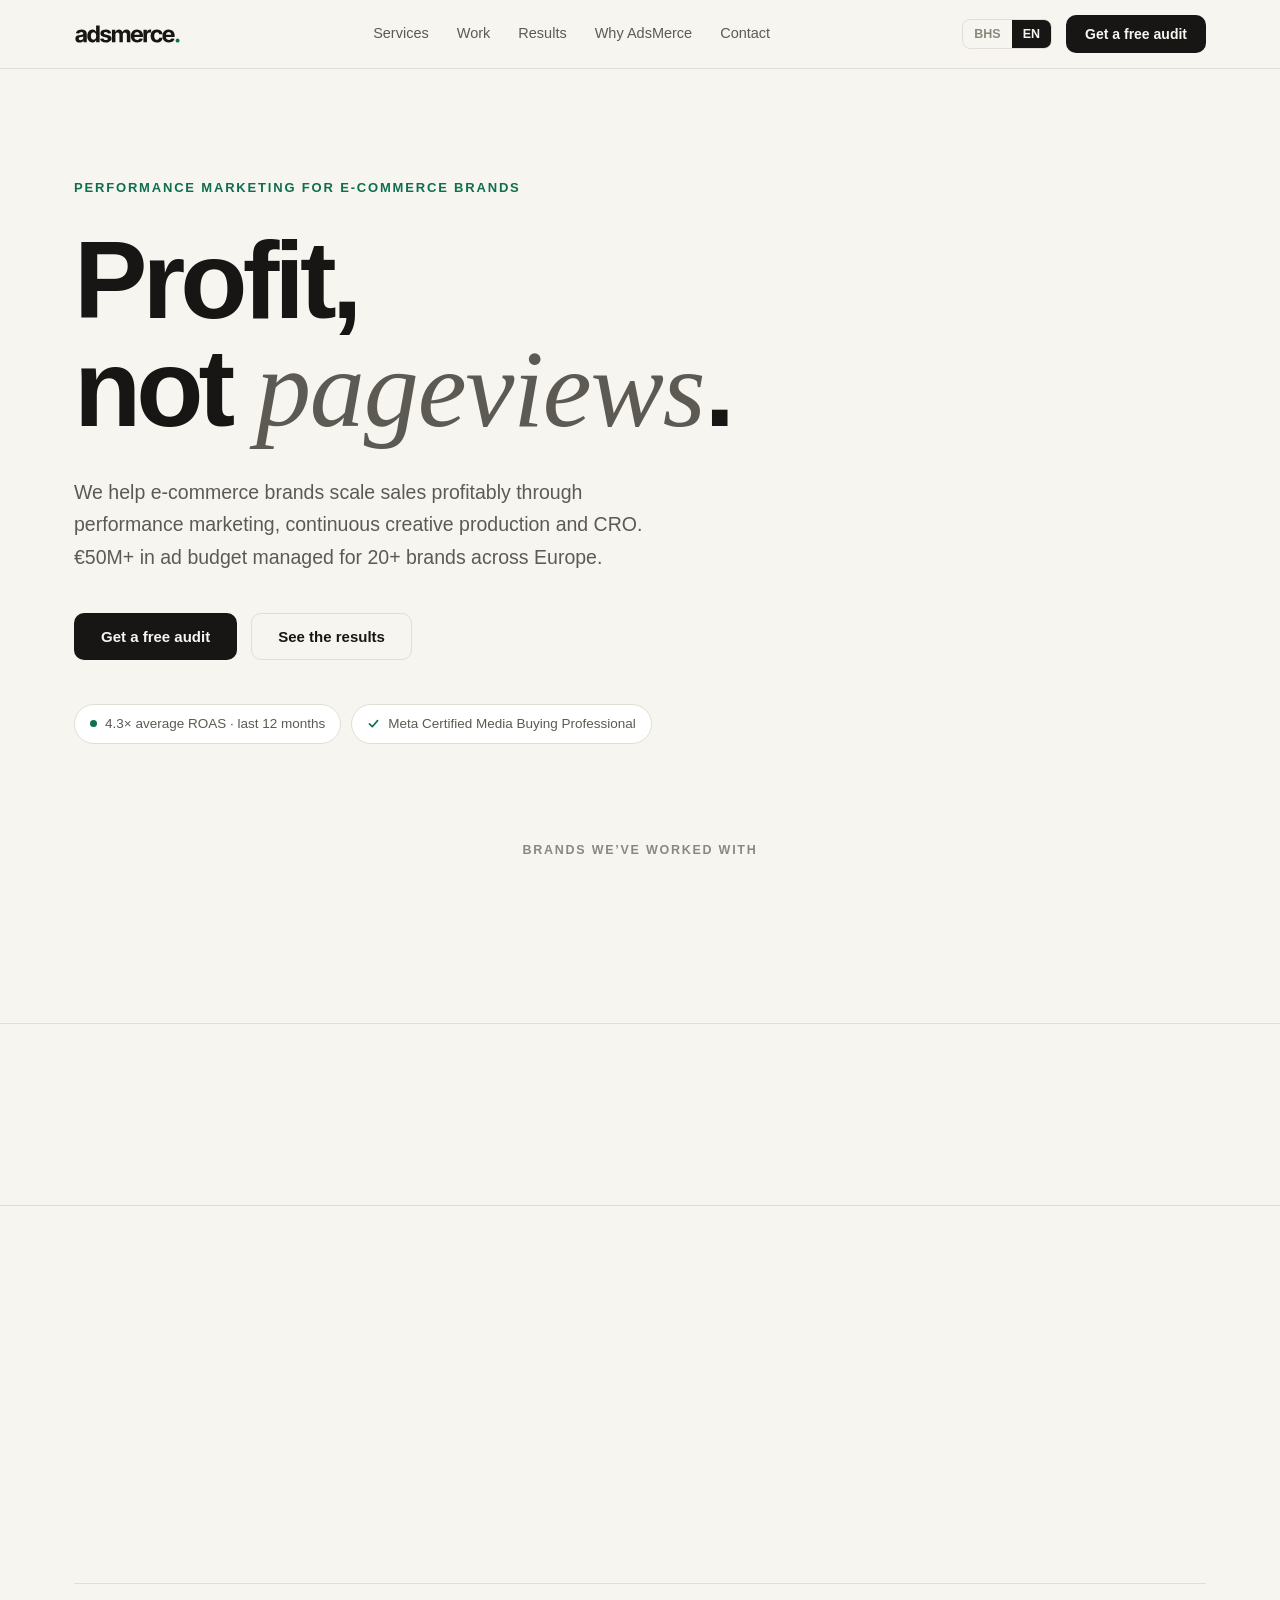
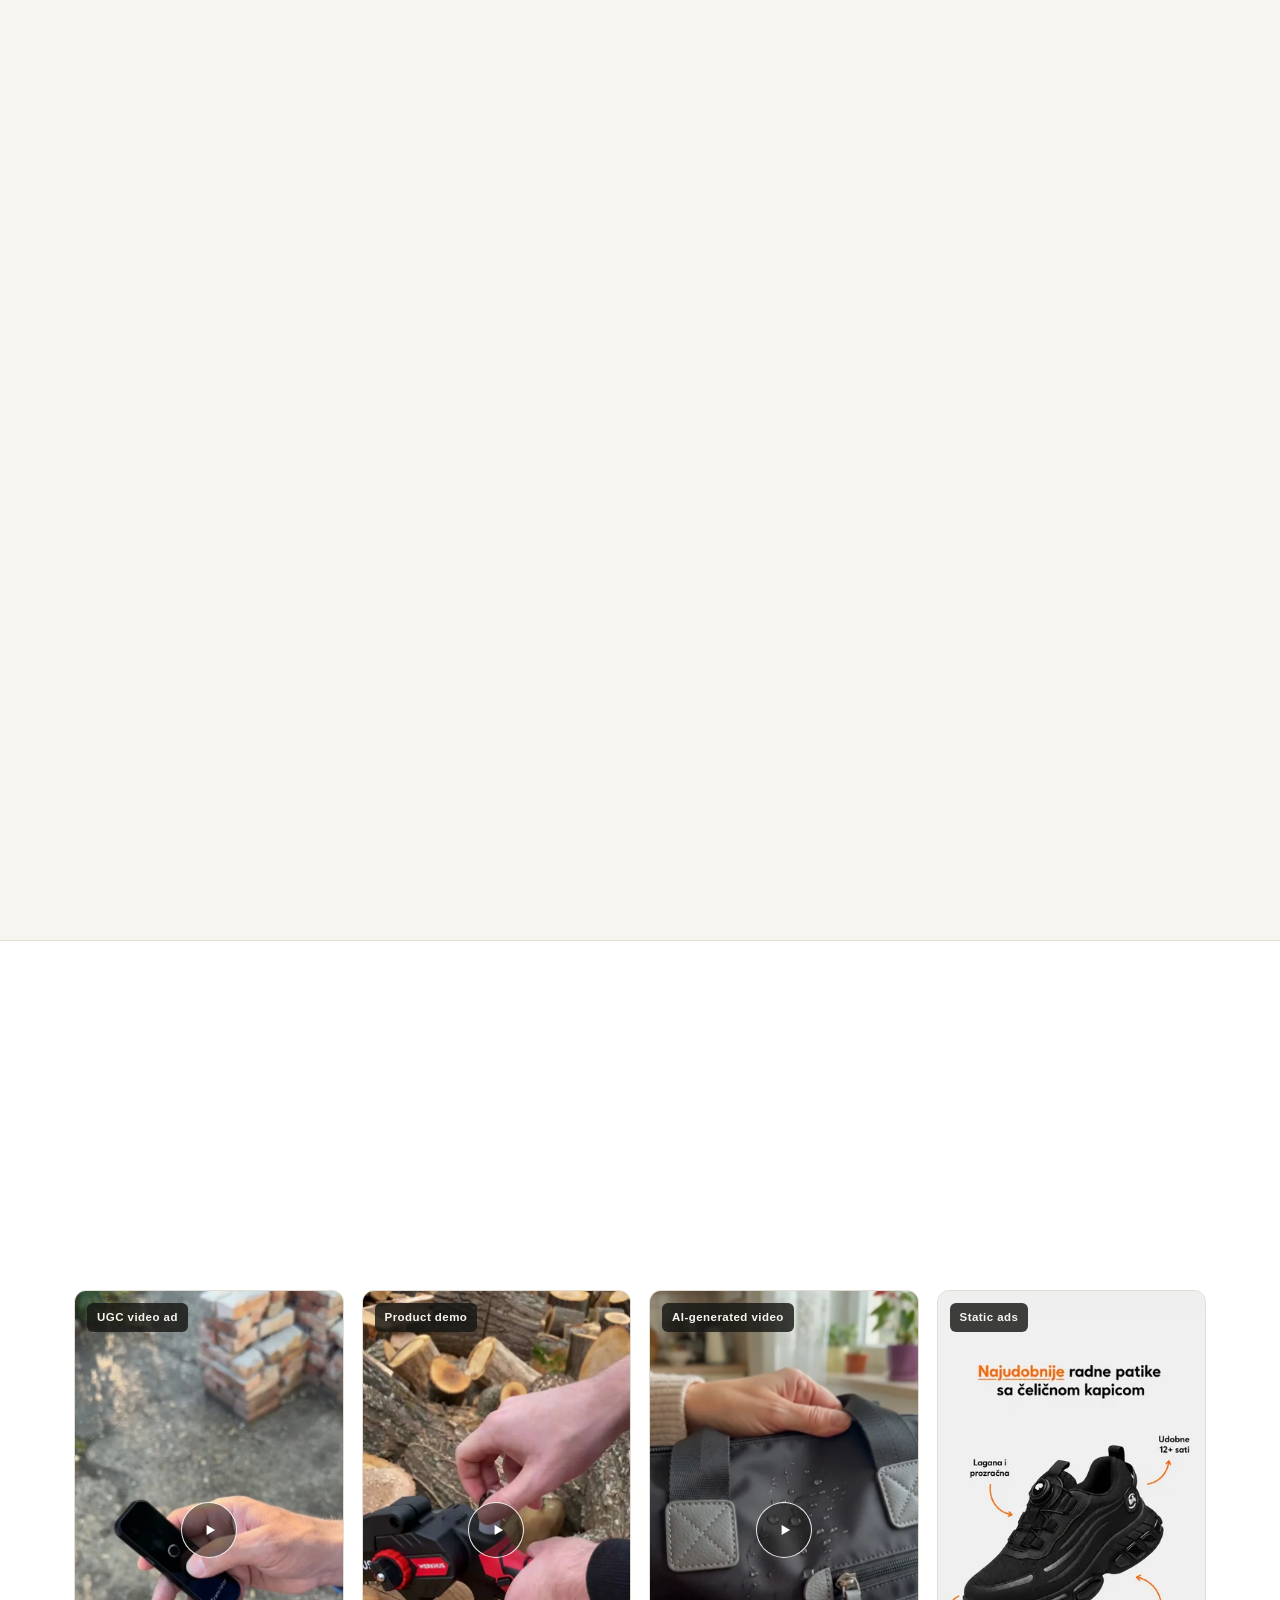
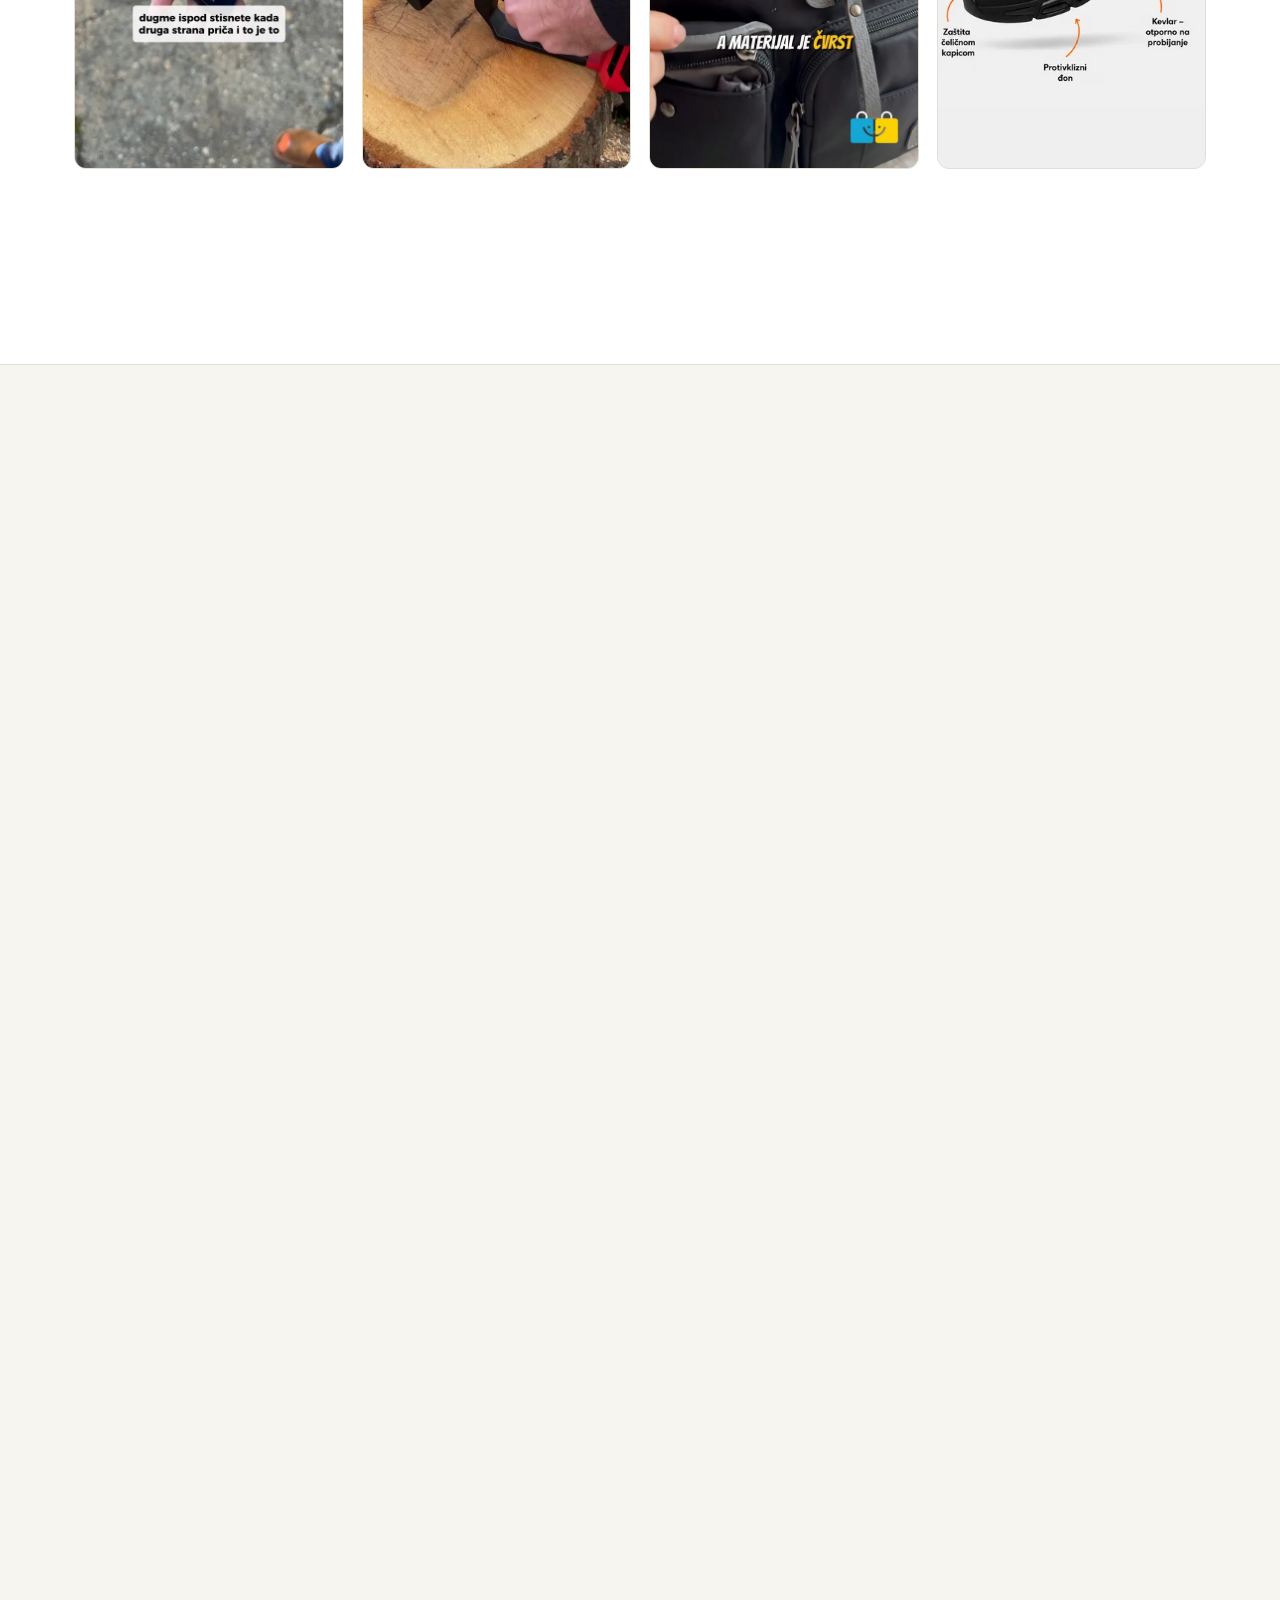
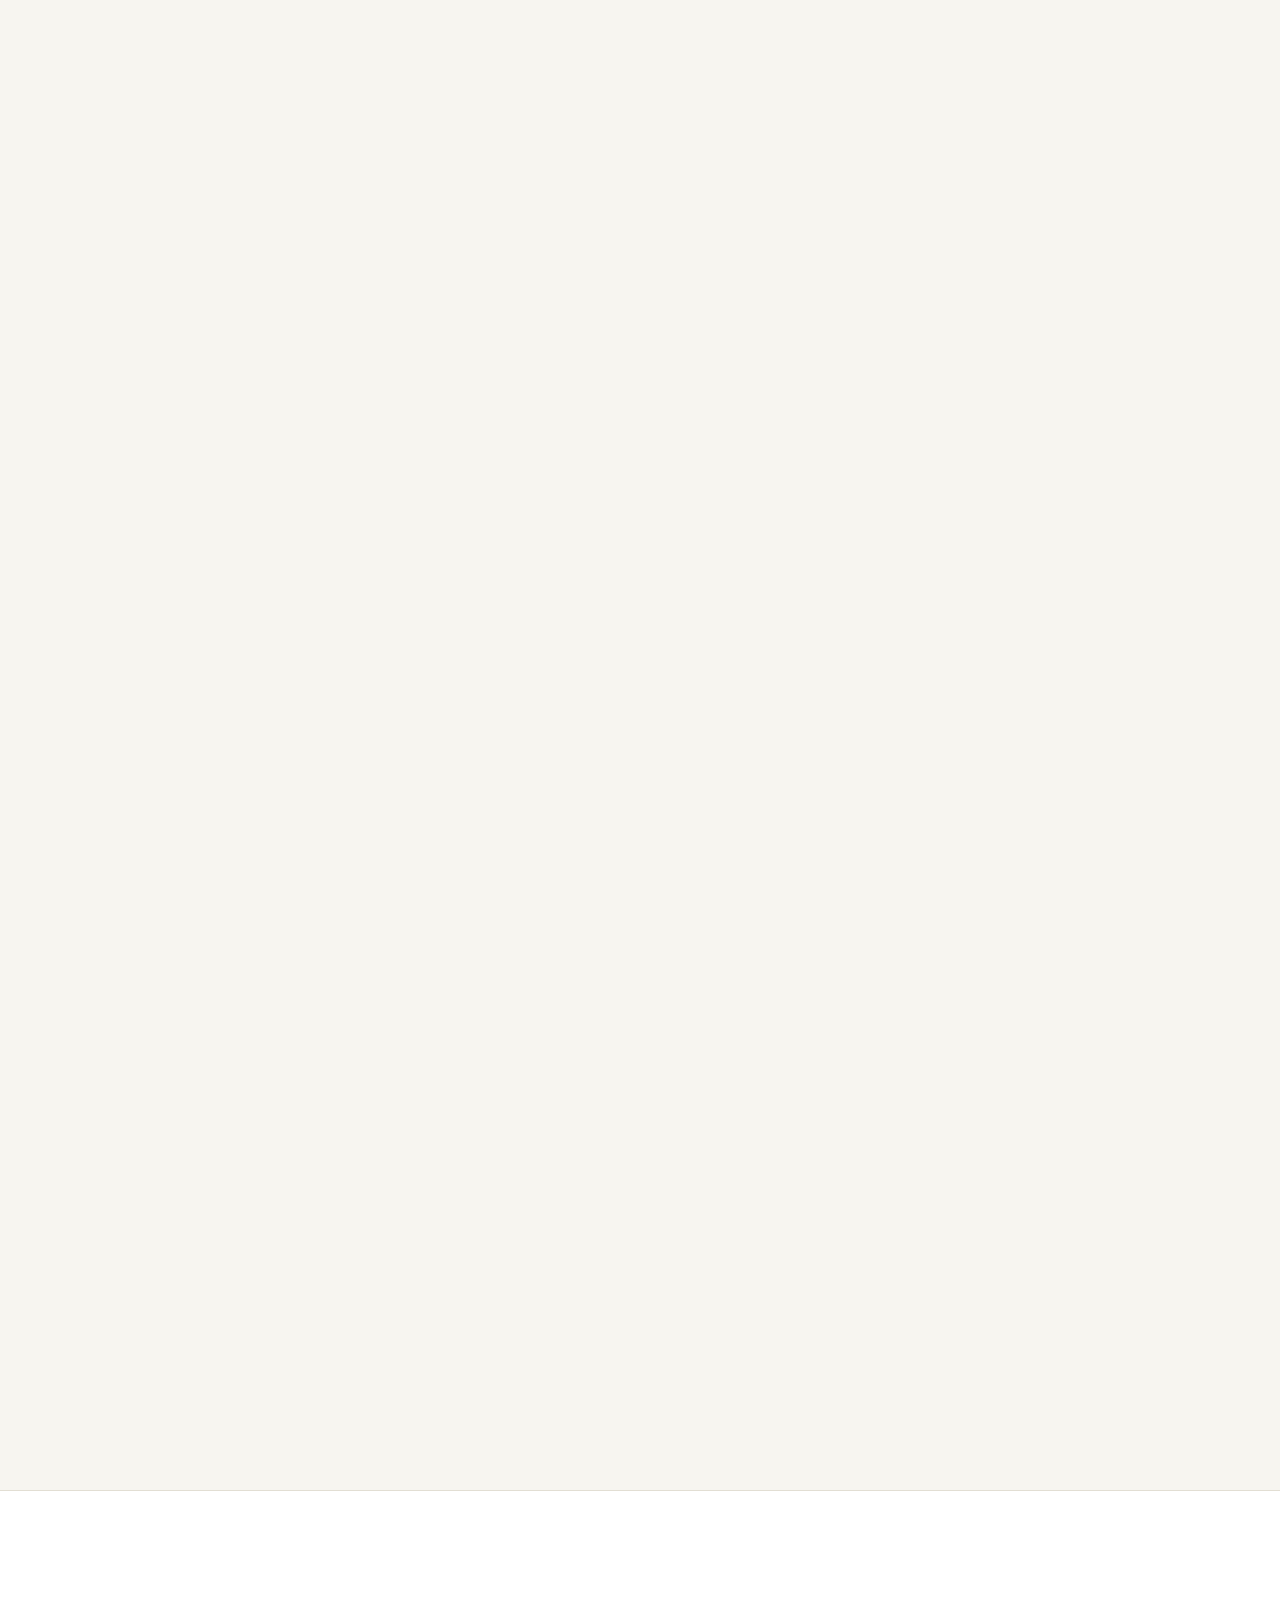
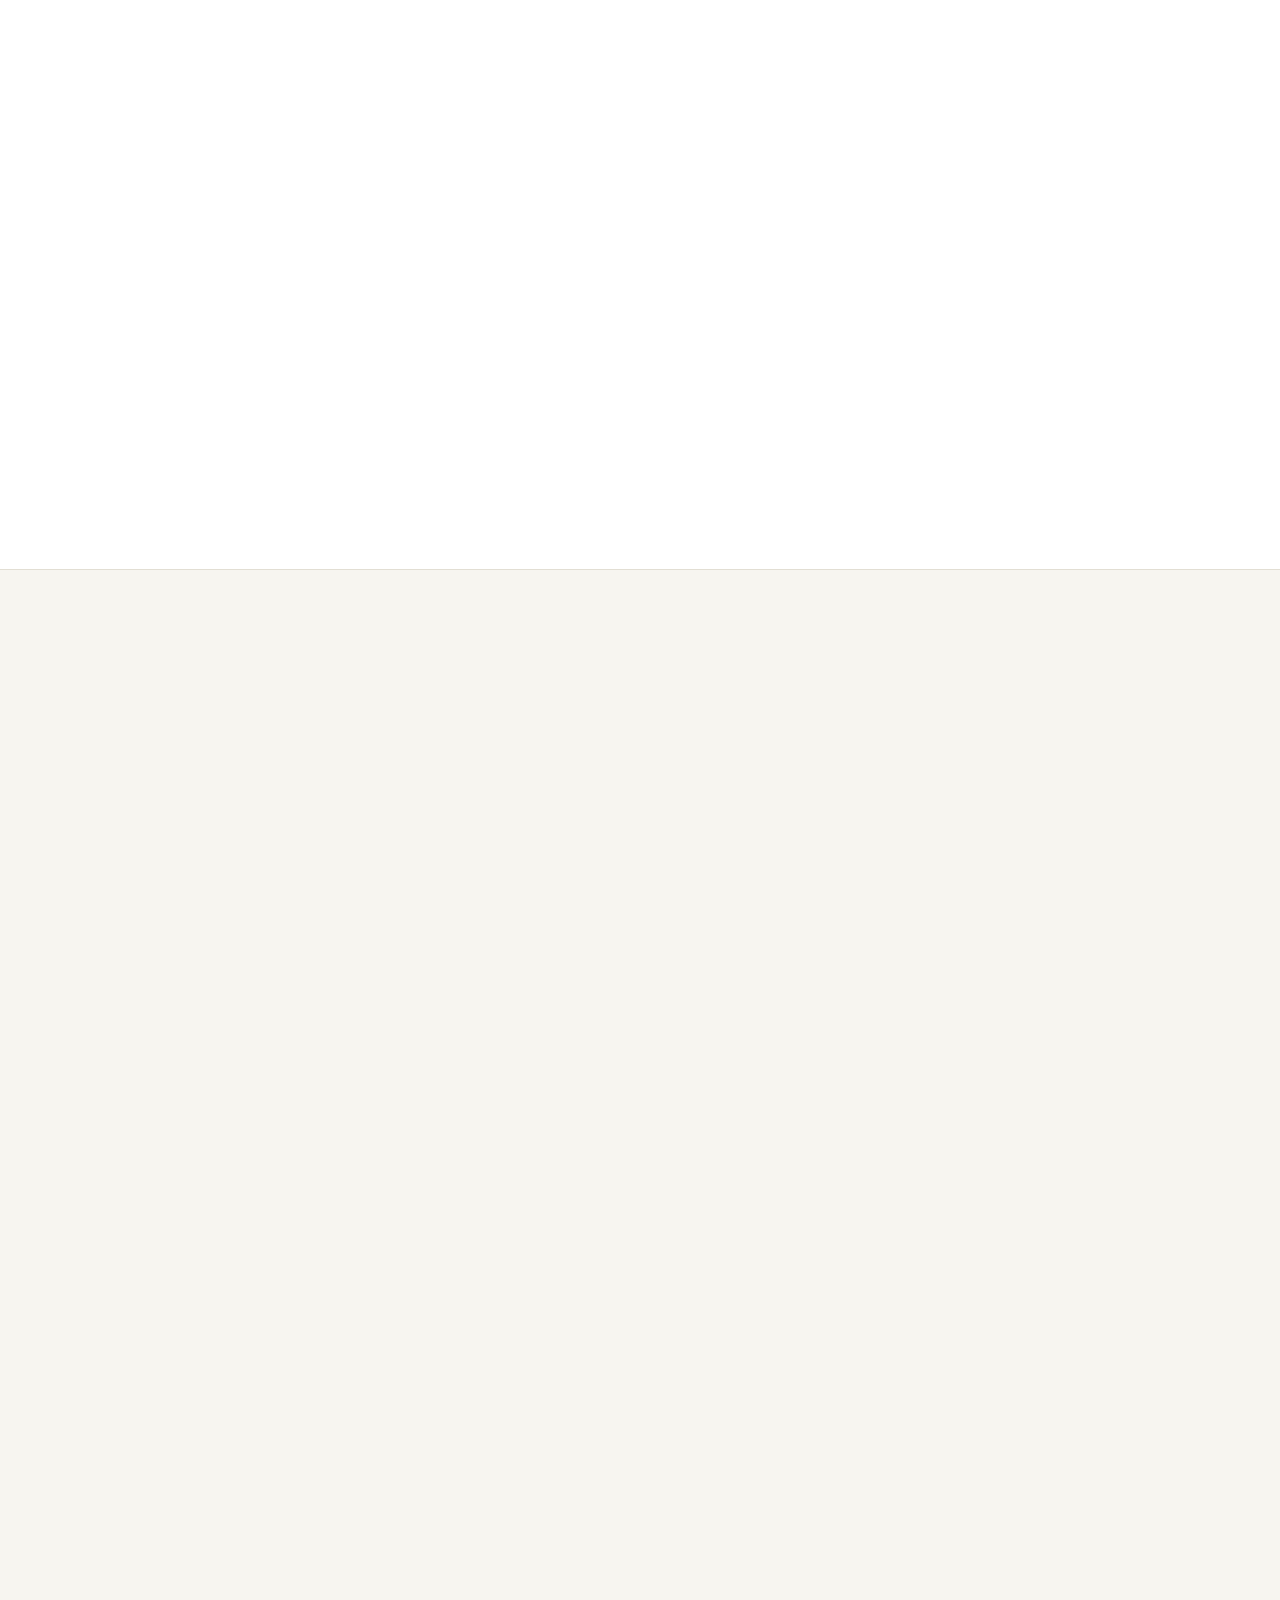
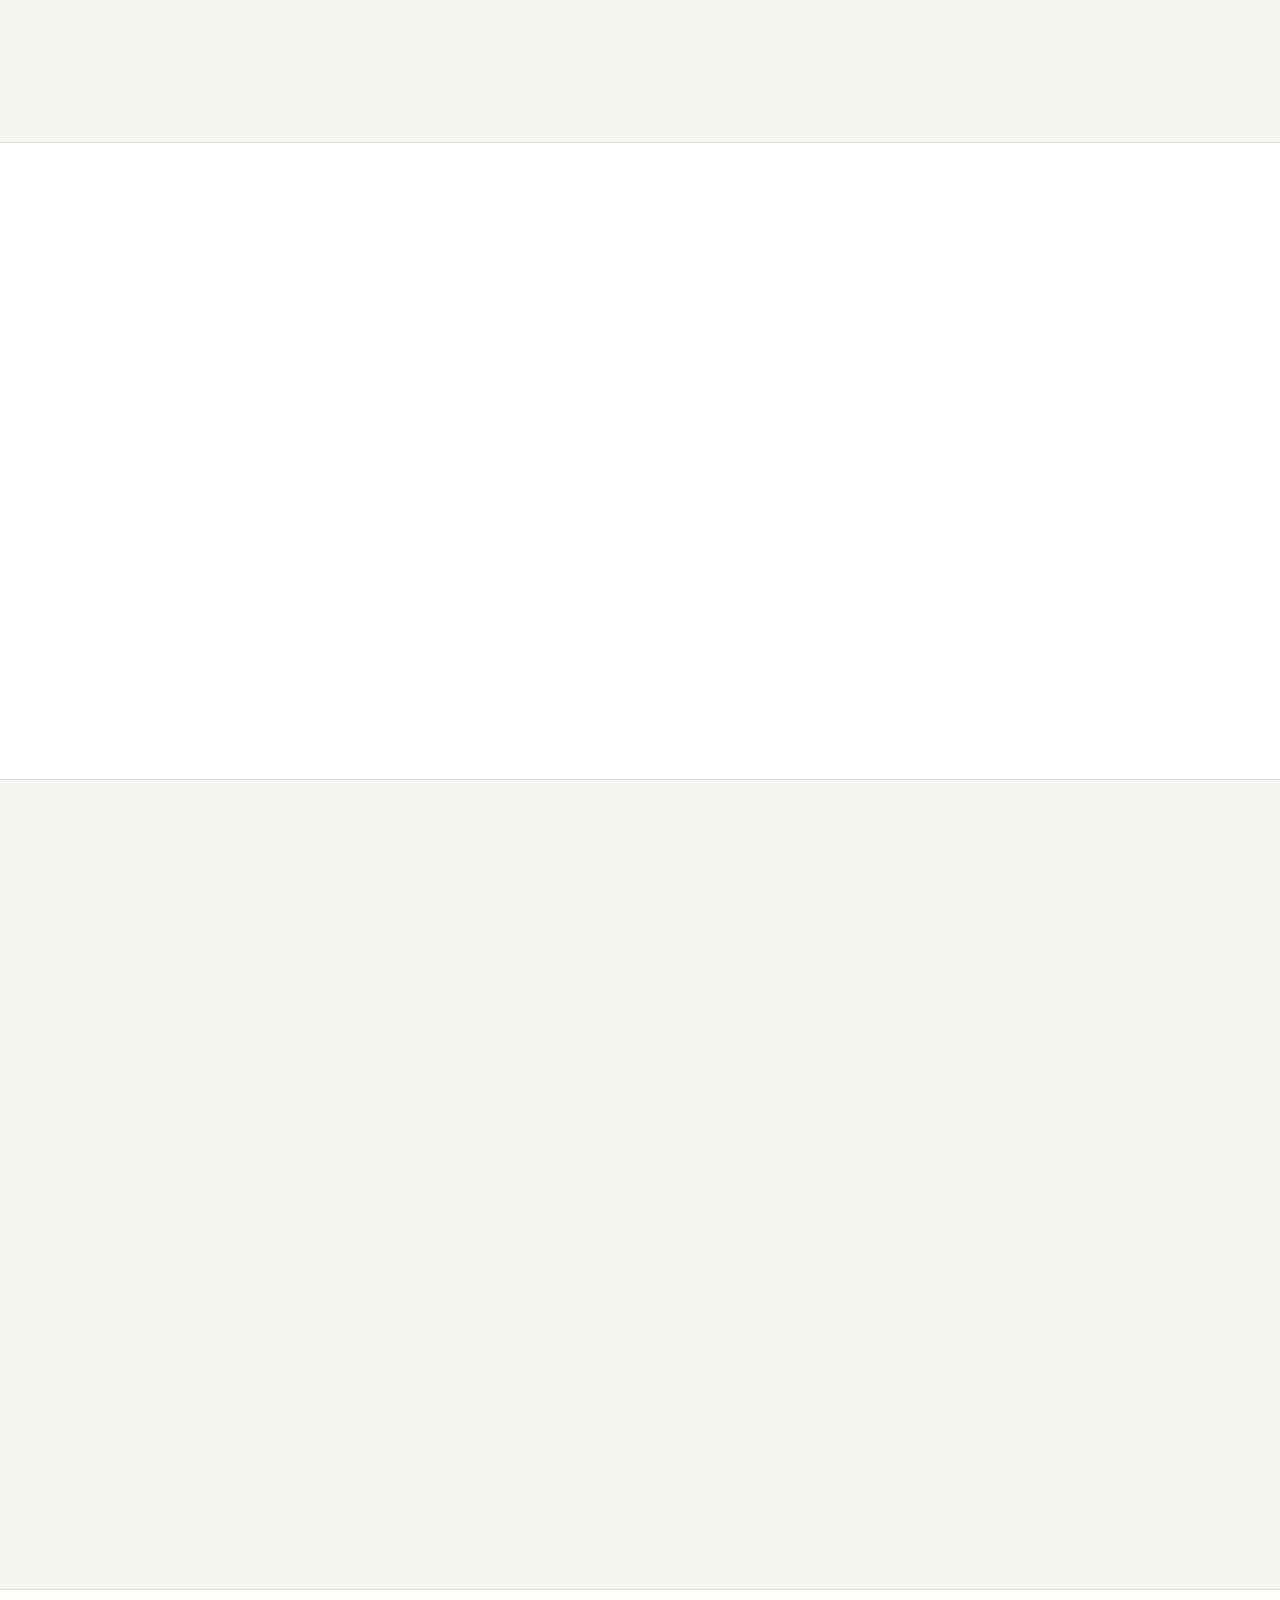
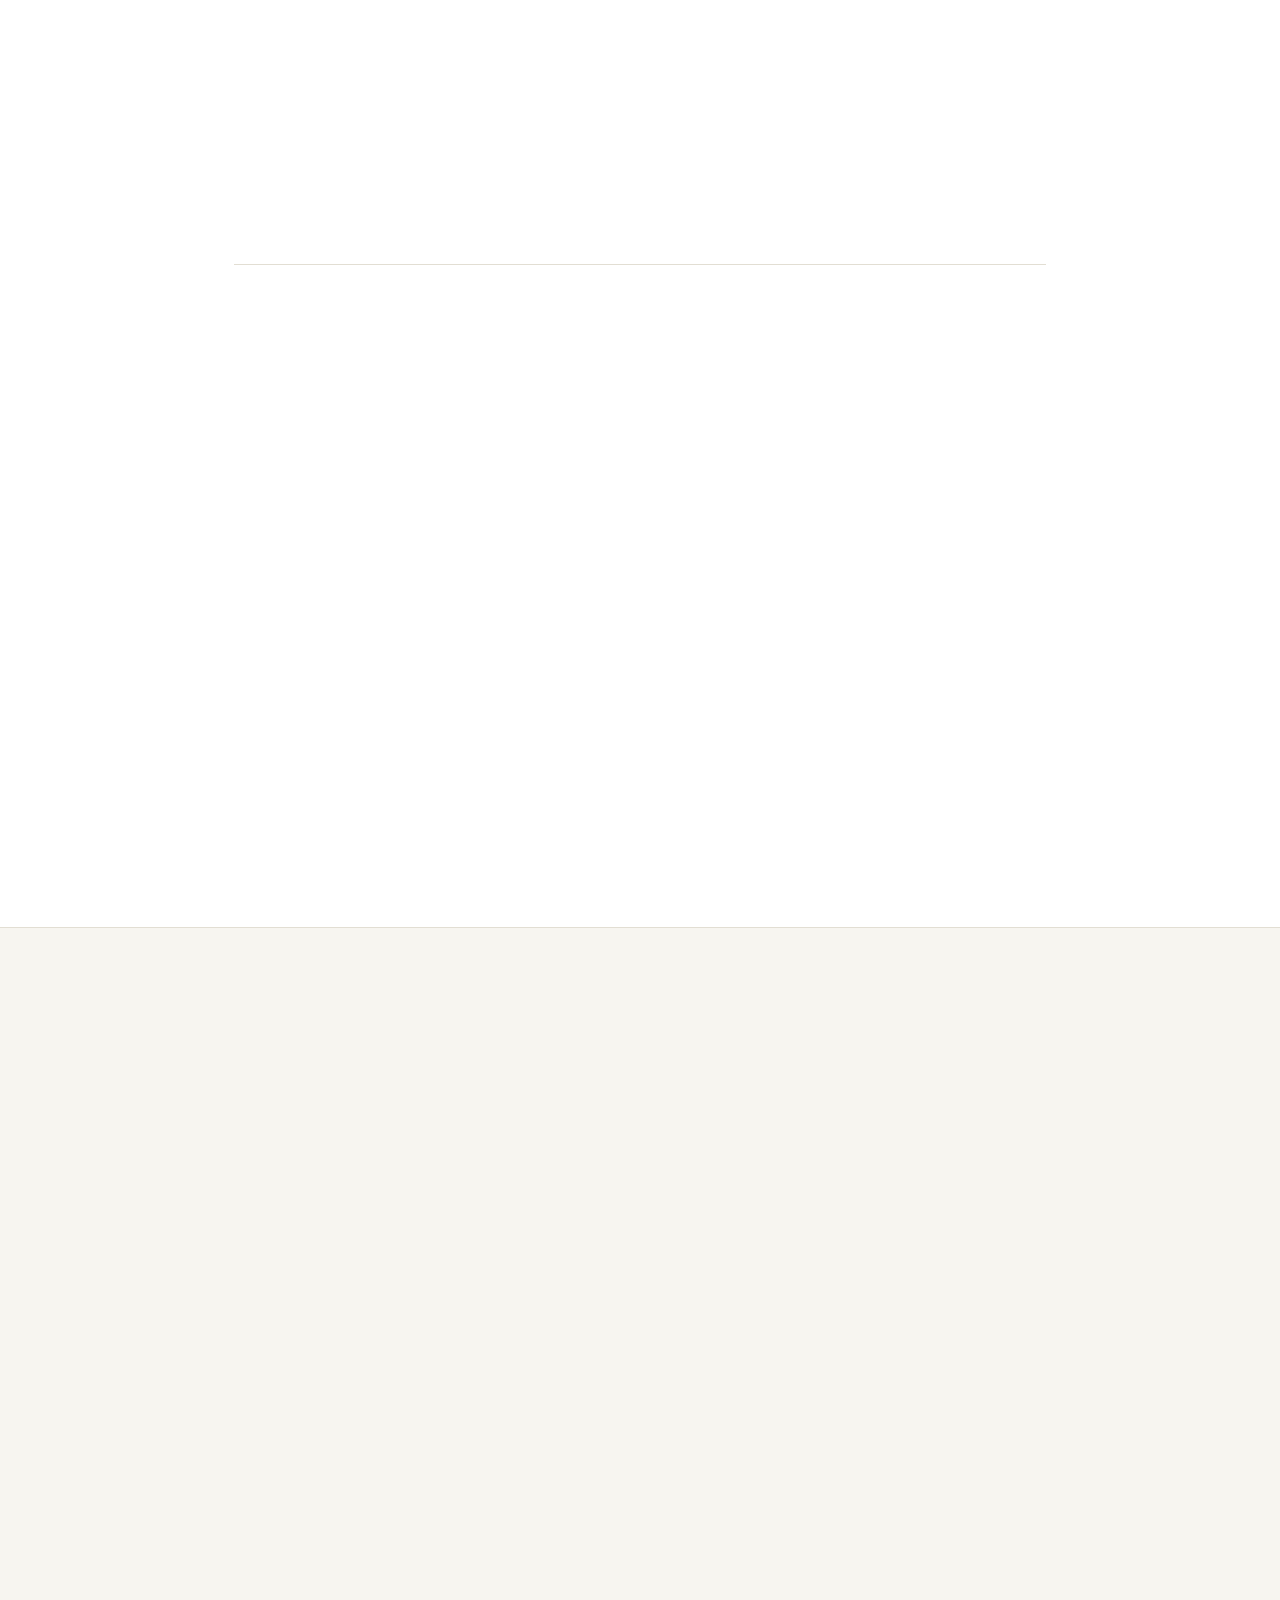
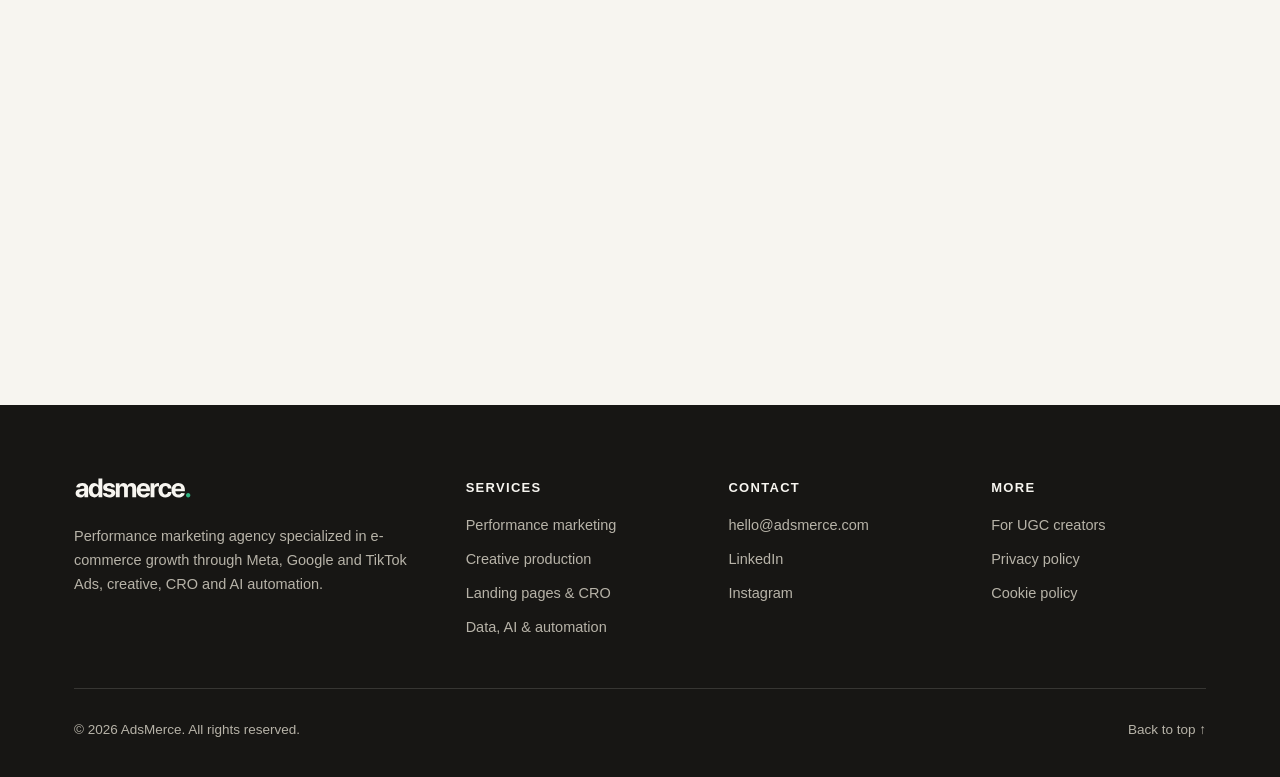
==== commit 14c853f0: "Link the UGC creator page from the creative section The only route to ugc.html was a footer link, wh" ====
--- a/index.html
+++ b/index.html
@@ -40,11 +40,17 @@
       "url": "https://adsmerce.com/",
       "logo": "https://adsmerce.com/assets/logo.svg",
       "email": "hello@adsmerce.com",
+      "legalName": "Ra\u010dunarsko programiranje \"ADSMERCE\" Zoran Peji\u0107 s.p.",
       "description": "Performance marketing agencija za e-commerce brendove: Meta, Google i TikTok oglasi (media buying), produkcija kreativa, landing stranice i CRO, AI automatizacija i growth consulting. Vodi Zoran Pejić. €50M+ oglasnog budžeta za 20+ brendova širom Evrope; Meta Certified Media Buying Professional.",
       "founder": { "@type": "Person", "name": "Zoran Pejić", "jobTitle": "Performance marketer i osnivač", "sameAs": "https://www.linkedin.com/in/zoranpejic" },
+      "address": { "@type": "PostalAddress", "addressLocality": "Gradi\u0161ka", "addressCountry": "BA" },
       "sameAs": [
         "https://www.linkedin.com/company/adsmerce",
-        "https://www.instagram.com/adsmerce"
+        "https://www.instagram.com/adsmerce",
+        "https://www.companywall.ba/firma/racunarsko-programiranje-adsmerce-zoran--pejic-sp-gradiska/MMxFsOYKY",
+        "https://www.akta.ba/registar/435860/racunarsko-programiranje-adsmerce-zoran-pejic-sp-gradiska",
+        "https://poslovno.ba/firma/racunarsko-programiranje-adsmerce-zoran--pejic-sp-gradiska",
+        "https://www.lrcbh.com/companies/4512740320004"
       ],
       "knowsAbout": ["Meta Ads", "Facebook Ads", "Instagram Ads", "Google Ads", "E-commerce growth", "Conversion rate optimization", "UGC creative production", "Performance marketing"],
       "hasOfferCatalog": {
@@ -160,7 +166,7 @@
 <link rel="preconnect" href="https://fonts.googleapis.com">
 <link rel="preconnect" href="https://fonts.gstatic.com" crossorigin>
 <link href="https://fonts.googleapis.com/css2?family=Inter:wght@400;500;600&family=Inter+Tight:wght@600;700;800&family=Instrument+Serif:ital@1&display=swap" rel="stylesheet">
-<link rel="stylesheet" href="css/style.css?v=6">
+<link rel="stylesheet" href="css/style.css?v=7">
 </head>
 <body>
 <div id="top"></div>
@@ -307,6 +313,7 @@
       </div>
       <div class="creative-grid" id="creativeGrid"></div>
       <p class="note reveal" data-i18n="work.note">Izbor nedavno kreiranih oglasa. Kompletan portfolio dostupan je na upit.</p>
+      <p class="note-cta reveal"><a href="ugc.html" data-i18n="work.ugc">Snimaš UGC video? Prijavi se kao kreator →</a></p>
     </div>
   </section>
 
@@ -596,6 +603,6 @@
   </div>
 </footer>
 
-<script src="js/main.js?v=6"></script>
+<script src="js/main.js?v=7"></script>
 </body>
 </html>
--- a/css/style.css
+++ b/css/style.css
@@ -1081,6 +1081,12 @@
   line-height: 1;
   margin-bottom: 28px;
 }
+.note-cta {
+  margin-top: 10px;
+  font-size: 14px;
+}
+.note-cta a { color: var(--green-dark); text-decoration: underline; text-underline-offset: 3px; }
+.note-cta a:hover { color: var(--green); }
 .footer-bottom.is-flush-top { padding-top: 0; }
 .ugc-grid.is-flush-bottom { padding-bottom: 0; }
 .form-card.is-narrow { max-width: 760px; margin: 0 auto; }
